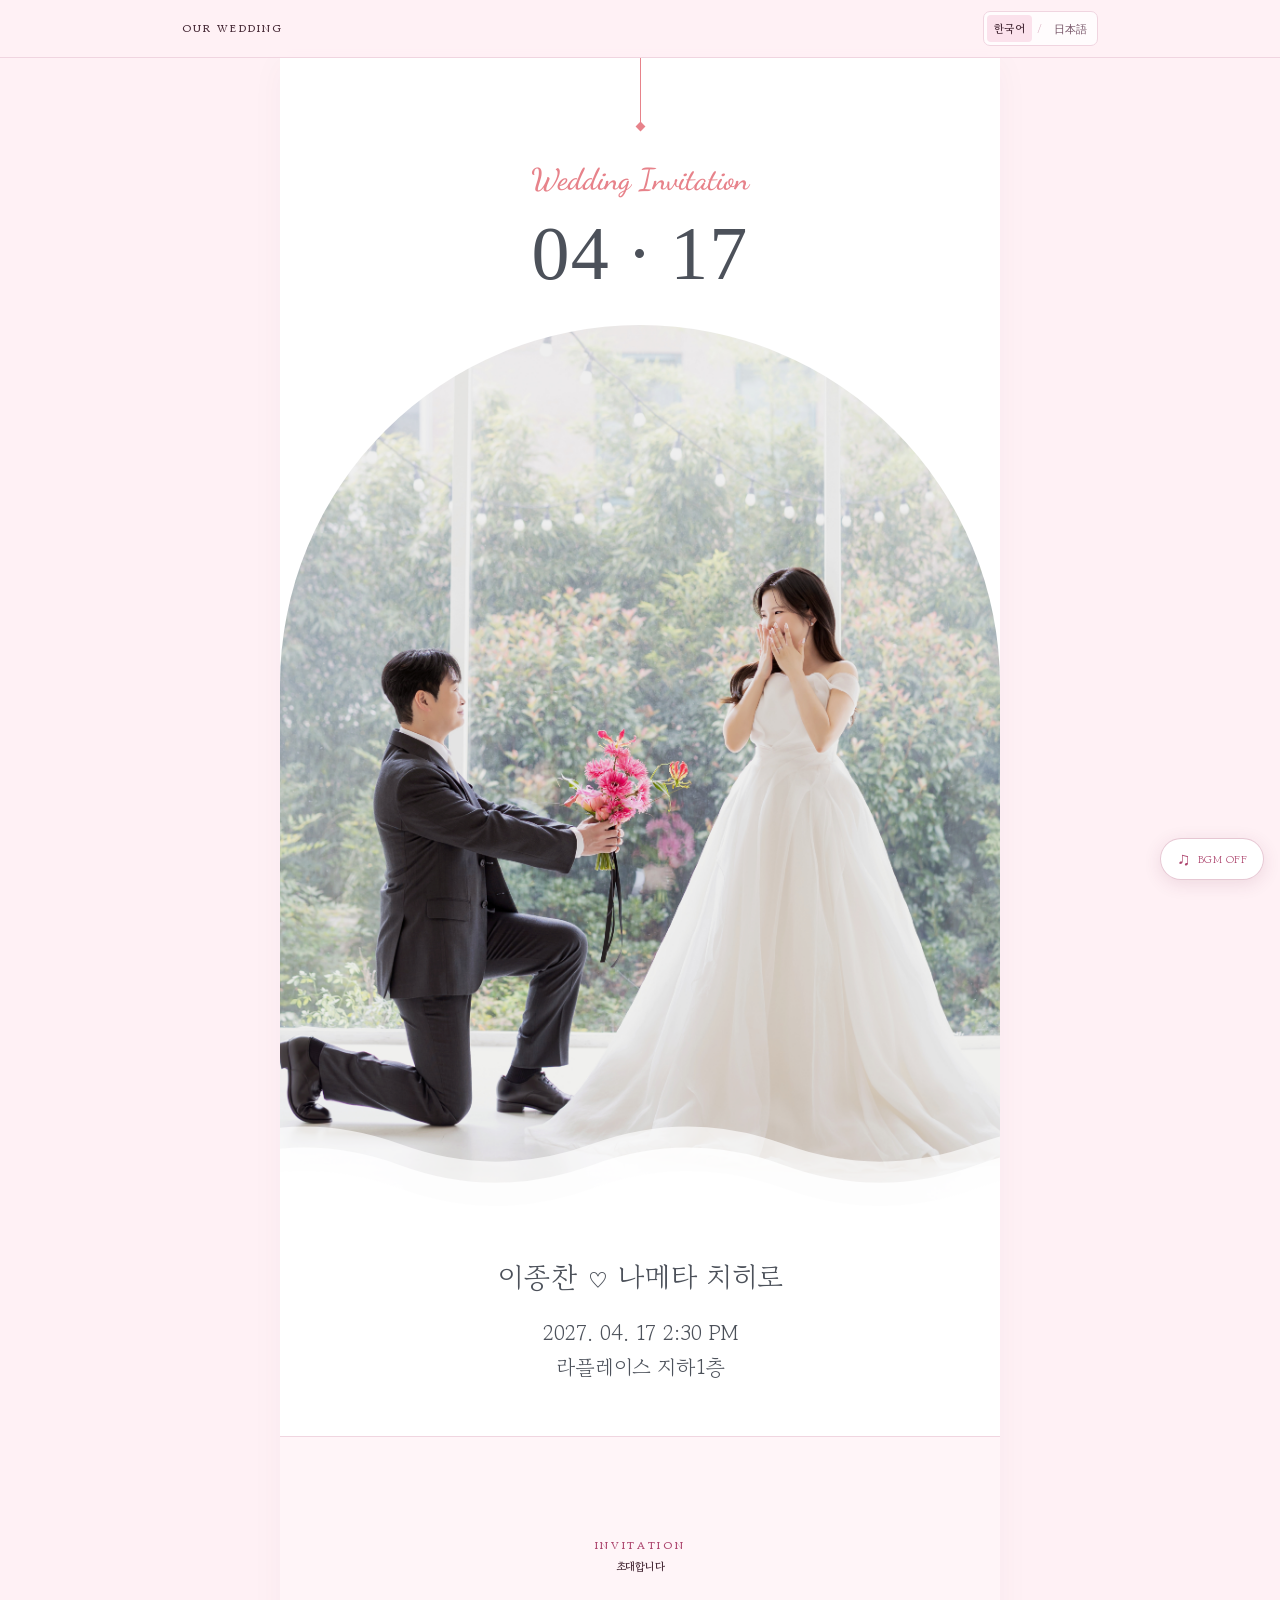
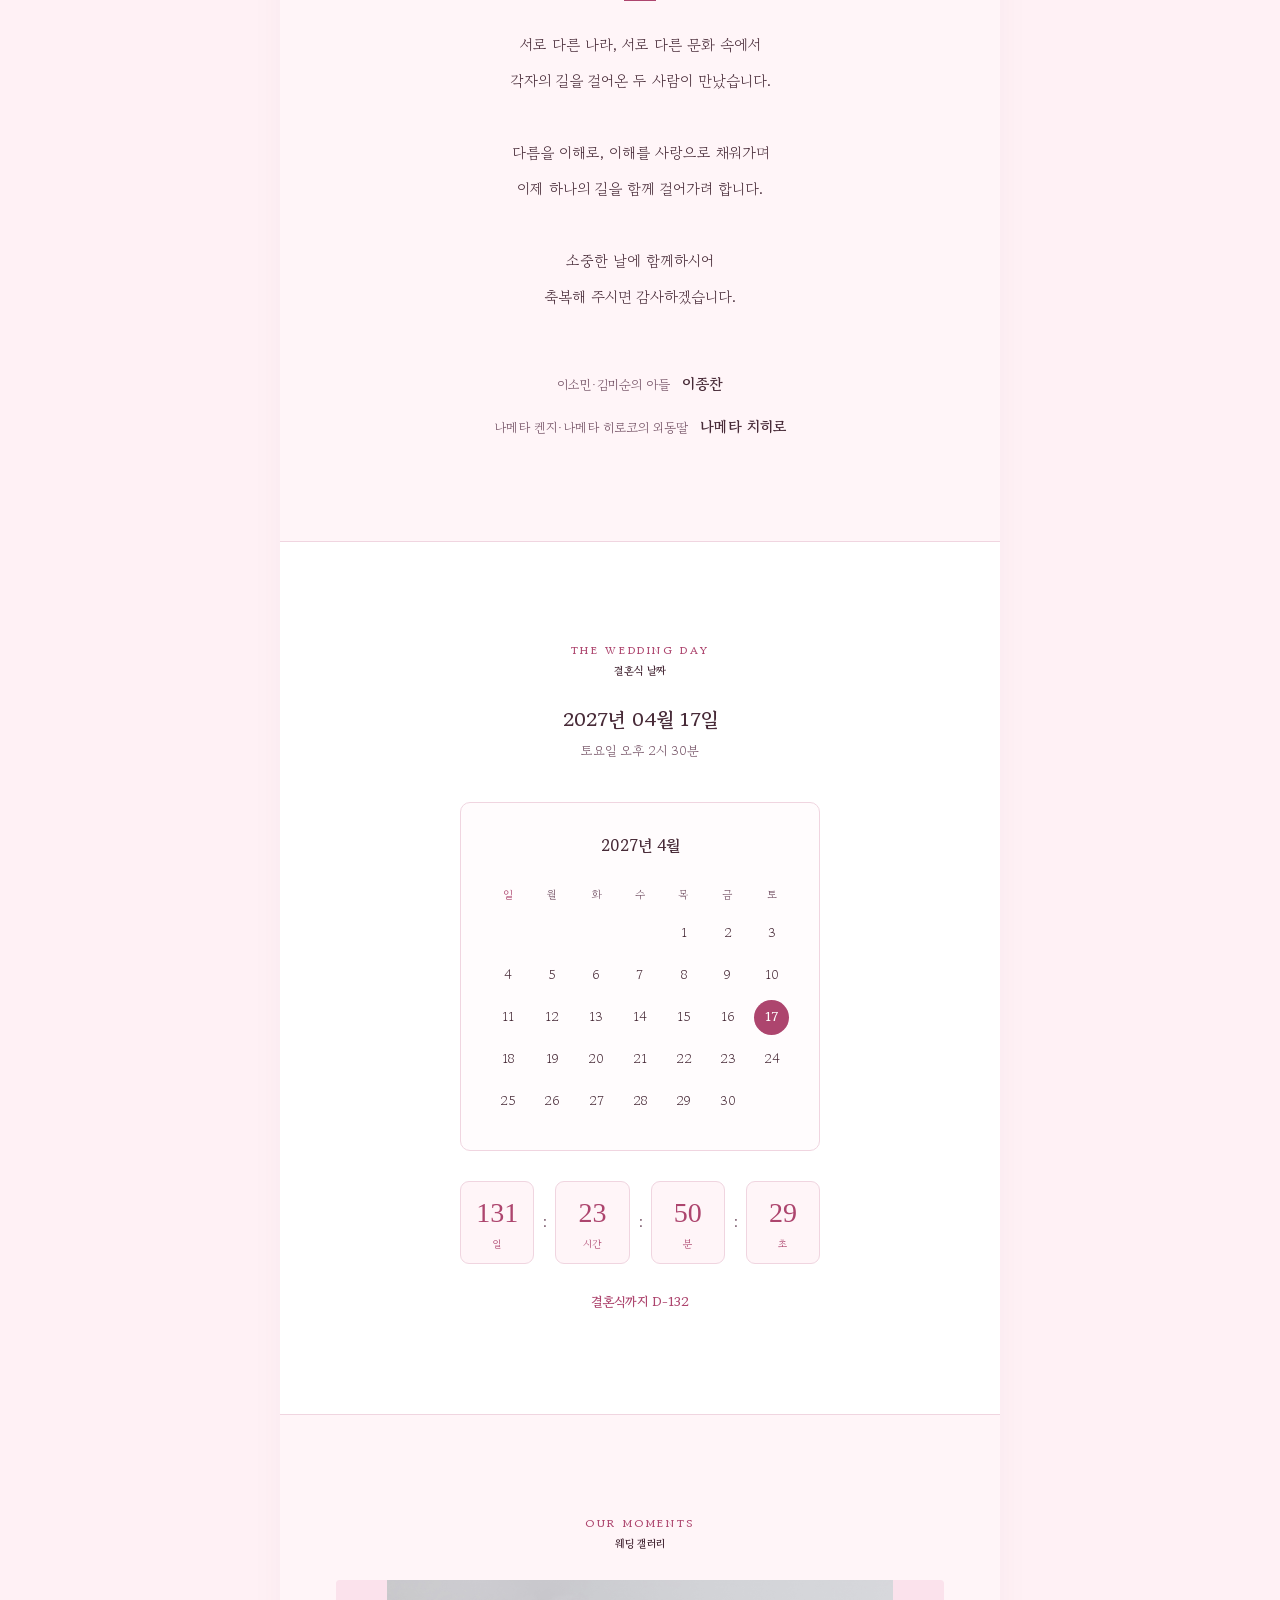
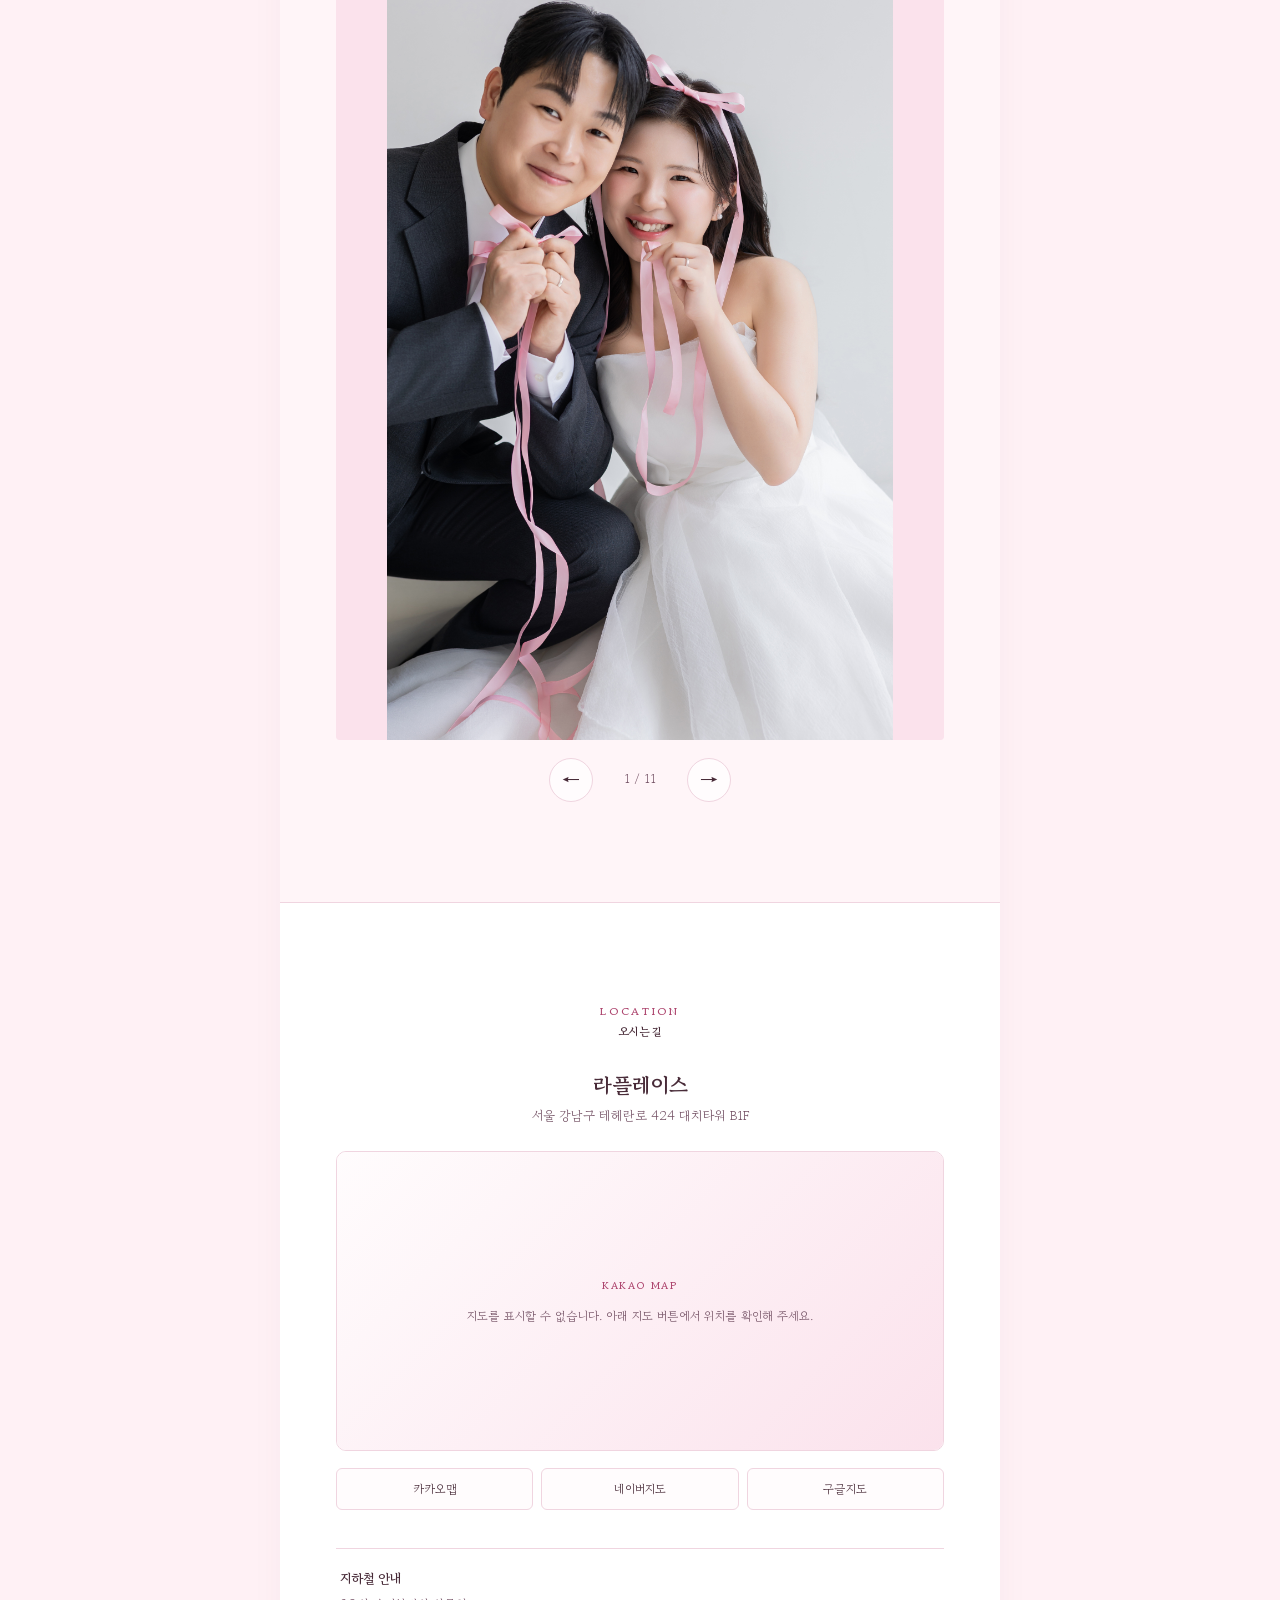
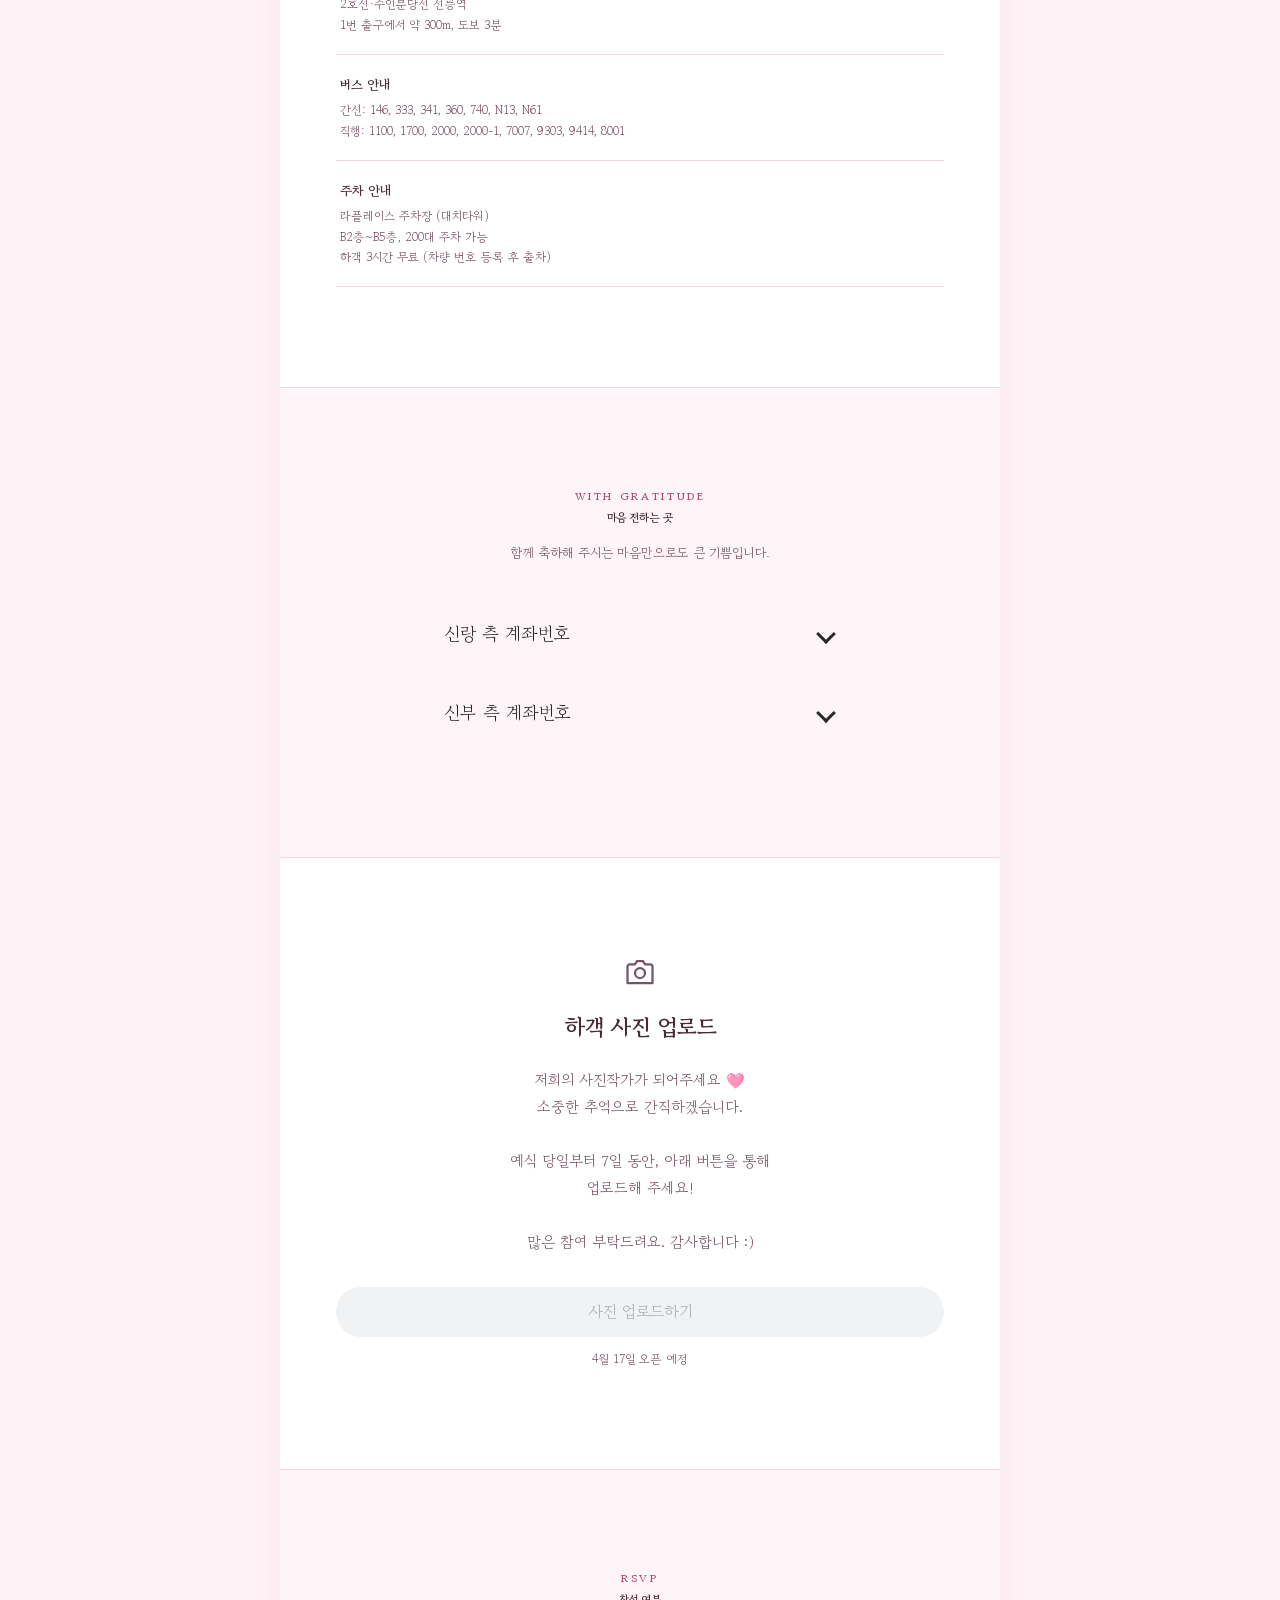
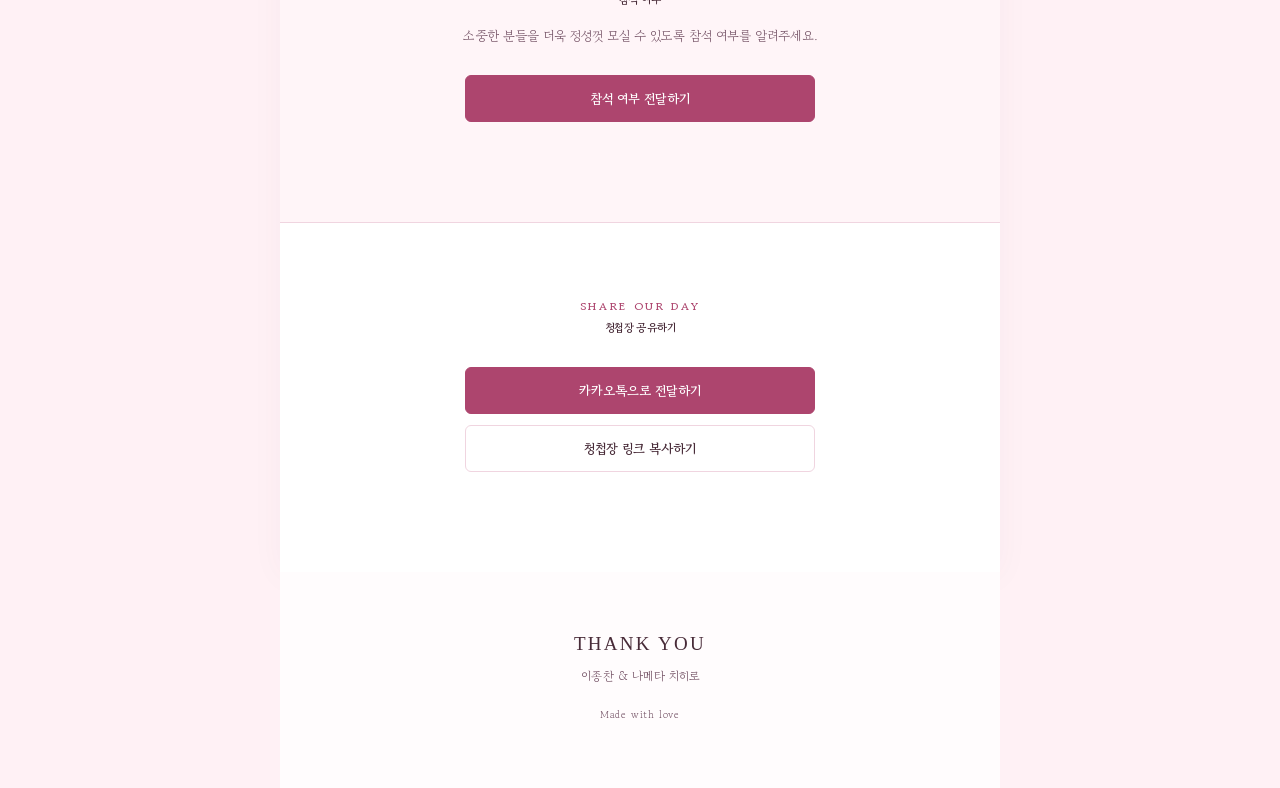
==== wedding-invitation/index.html @ 370c8672 "Pass photo upload language and localize Apps Script uploader" ====
<!doctype html>
<html lang="ko">
  <head>
    <meta charset="UTF-8" />
    <noscript><style>.invitation-intro { display: none !important; }</style></noscript>
    <meta name="viewport" content="width=device-width, initial-scale=1.0" />
    <meta name="theme-color" content="#fff1f5" />
    <meta name="description" content="소중한 분들을 결혼식에 초대합니다." />
    <title>우리의 결혼식에 초대합니다</title>
    <!-- GitHub Pages: jong-chan.github.io 저장소의 /wedding-invitation/ 경로 -->
    <link rel="canonical" href="https://jong-chan.github.io/wedding-invitation/" />
    <meta property="og:url" content="https://jong-chan.github.io/wedding-invitation/" />
    <meta property="og:type" content="website" />
    <meta property="og:title" content="이종찬 ♥ 나메타 치히로 | 2027년 4월 17일" />
    <meta property="og:description" content="2027년 4월 17일 토요일 14:30, 라플레이스" />
    <meta property="og:image" content="https://jong-chan.github.io/wedding-invitation/images/LSH_0001.jpg" />
    <link rel="preload" href="/wedding-invitation/fonts/DancingScript.ttf" as="font" type="font/ttf" crossorigin />
    <link rel="stylesheet" href="/wedding-invitation/styles.css?v=photo-drop-message-20261114" />
    <script src="/wedding-invitation/config.js?v=ja-english-address-20261114" defer></script>
    <script src="/wedding-invitation/app.js?v=photo-drop-language-20261114" defer></script>
  </head>
  <body>
    <div class="invitation-intro" aria-hidden="true">
      <div class="intro-message">
        <span class="intro-opening">We're getting</span>
        <span class="intro-married">married!</span>
      </div>
    </div>
    <a class="skip-link" href="#main" data-i18n="skip">본문으로 바로 가기</a>

    <header class="site-header">
      <div class="header-inner">
        <a class="site-brand" href="#top">OUR WEDDING</a>
        <div class="header-tools">
          <!-- 스크롤형 청첩장: 상단 메뉴 없이 언어 선택만 유지 -->
          <div class="language-switch" role="group" aria-label="언어 선택" data-i18n-aria="languageSelection">
            <button class="language-button is-active" id="langKo" type="button" data-lang="ko" aria-pressed="true">한국어</button>
            <span class="language-divider" aria-hidden="true">/</span>
            <button class="language-button" id="langJa" type="button" data-lang="ja" aria-pressed="false">日本語</button>
          </div>
        </div>
      </div>
    </header>

    <main id="main">
      <!-- 01. 메인 화면 -->
      <section id="top" class="hero" aria-labelledby="heroDate">
        <div class="hero-ornament" aria-hidden="true"></div>
        <p class="hero-eyebrow">Wedding Invitation</p>
        <h1 class="hero-date" id="heroDate">04 · 17</h1>
        <div class="hero-photo-frame">
          <div id="heroPhoto" class="hero-photo photo-placeholder" aria-label="메인 사진 영역" data-i18n-aria="mainPhotoAria">
            <span class="placeholder-kicker">MAIN PHOTO</span>
            <span class="placeholder-caption" data-i18n="mainPhotoCaption">메인 사진을 넣을 자리</span>
          </div>
          <svg class="hero-waves" viewBox="0 0 600 100" preserveAspectRatio="none" aria-hidden="true" focusable="false">
            <path class="hero-wave hero-wave-back" d="M-60 30 Q20 0 100 30 T260 30 T420 30 T580 30 T740 30 V110 H-60Z" />
            <path class="hero-wave hero-wave-middle" d="M-60 48 Q20 18 100 48 T260 48 T420 48 T580 48 T740 48 V110 H-60Z" />
            <path class="hero-wave hero-wave-front" d="M-60 68 Q20 38 100 68 T260 68 T420 68 T580 68 T740 68 V110 H-60Z" />
          </svg>
        </div>
        <div class="hero-details">
          <p class="hero-couple"><span id="heroGroomName">이종찬</span><span class="hero-heart" aria-hidden="true">♡</span><span id="heroBrideName">나메타 치히로</span></p>
          <p class="hero-datetime" id="heroDateTime">2027. 04. 17 2:30 PM</p>
          <p class="hero-venue" id="heroVenue">라플레이스 지하1층</p>
        </div>
      </section>

      <!-- 02. 초대 문구와 신랑·신부 소개 -->
      <section id="invitation" class="section invitation" aria-labelledby="invitationHeading">
        <p class="section-overline">INVITATION</p>
        <h2 id="invitationHeading" class="section-title" data-i18n="invitationHeading">초대합니다</h2>
        <div class="small-rule" aria-hidden="true"></div>
        <p class="invitation-text" id="invitationText"></p>
        <div id="couple" class="invitation-family" role="group" aria-label="신랑·신부와 부모님" data-i18n-aria="familyAria">
          <p class="family-person">
            <span id="groomIntro" class="family-intro"></span>
            <strong id="groomName" class="family-name">이종찬</strong>
          </p>
          <p class="family-person">
            <span id="brideIntro" class="family-intro"></span>
            <strong id="brideName" class="family-name">나메타 치히로</strong>
          </p>
        </div>
      </section>

      <!-- 04. 결혼식 날짜 -->
      <section id="schedule" class="section schedule" aria-labelledby="scheduleHeading">
        <p class="section-overline">THE WEDDING DAY</p>
        <h2 id="scheduleHeading" class="section-title" data-i18n="scheduleHeading">결혼식 날짜</h2>
        <p class="schedule-date" id="scheduleDate"></p>
        <p class="schedule-detail" id="scheduleDetail"></p>
        <div class="calendar" aria-label="결혼식 달력" data-i18n-aria="calendarAria">
          <p class="calendar-month" id="calendarMonth"></p>
          <div class="calendar-weekdays" aria-hidden="true">
            <span data-i18n="weekday0">일</span><span data-i18n="weekday1">월</span><span data-i18n="weekday2">화</span><span data-i18n="weekday3">수</span><span data-i18n="weekday4">목</span><span data-i18n="weekday5">금</span><span data-i18n="weekday6">토</span>
          </div>
          <div id="calendarDays" class="calendar-days"></div>
        </div>
        <div id="weddingCountdown" class="wedding-countdown" role="group" aria-label="예식까지 남은 시간" data-i18n-aria="countdownAria">
          <div class="countdown-unit"><span id="countdownDays" class="countdown-value">00</span><span class="countdown-label" data-i18n="countdownDays">일</span></div>
          <span class="countdown-separator" aria-hidden="true">:</span>
          <div class="countdown-unit"><span id="countdownHours" class="countdown-value">00</span><span class="countdown-label" data-i18n="countdownHours">시간</span></div>
          <span class="countdown-separator" aria-hidden="true">:</span>
          <div class="countdown-unit"><span id="countdownMinutes" class="countdown-value">00</span><span class="countdown-label" data-i18n="countdownMinutes">분</span></div>
          <span class="countdown-separator" aria-hidden="true">:</span>
          <div class="countdown-unit"><span id="countdownSeconds" class="countdown-value">00</span><span class="countdown-label" data-i18n="countdownSeconds">초</span></div>
        </div>
        <p class="dday" id="dday"></p>
      </section>

      <!-- 05. 좌우 슬라이드 갤러리 -->
      <section id="gallery" class="section gallery" aria-labelledby="galleryHeading">
        <p class="section-overline">OUR MOMENTS</p>
        <h2 id="galleryHeading" class="section-title" data-i18n="galleryHeading">웨딩 갤러리</h2>
        <div id="galleryGrid" class="gallery-grid" tabindex="0" role="region" aria-label="웨딩 사진 슬라이드" data-i18n-aria="galleryAria"></div>
        <div class="gallery-controls">
          <button id="galleryPrev" class="gallery-arrow" type="button" aria-label="이전 사진" data-i18n-aria="prevPhotoAria">&#8592;</button>
          <span id="galleryPosition" class="gallery-position" aria-live="polite" aria-atomic="true">0 / 0</span>
          <button id="galleryNext" class="gallery-arrow" type="button" aria-label="다음 사진" data-i18n-aria="nextPhotoAria">&#8594;</button>
        </div>
      </section>

      <!-- 06. 오시는 길 -->
      <section id="directions" class="section directions" aria-labelledby="directionsHeading">
        <p class="section-overline">LOCATION</p>
        <h2 id="directionsHeading" class="section-title" data-i18n="directionsHeading">오시는 길</h2>
        <h3 class="venue-name" id="venueName"></h3>
        <p class="venue-address" id="venueAddress"></p>
        <div id="venueMap" class="venue-map" aria-label="예식장 지도" data-i18n-aria="mapAria"></div>
        <div id="mapLinks" class="map-actions" aria-label="지도 앱에서 보기" data-i18n-aria="mapLinksAria"></div>
        <div class="transport-list">
          <div class="transport-item">
            <h3 data-i18n="transitTitle">지하철 안내</h3>
            <p id="transitInfo"></p>
          </div>
          <div class="transport-item">
            <h3 data-i18n="busTitle">버스 안내</h3>
            <p id="busInfo"></p>
          </div>
          <div class="transport-item">
            <h3 data-i18n="parkingTitle">주차 안내</h3>
            <p id="parkingInfo"></p>
          </div>
        </div>
      </section>

      <!-- 07. 마음 전하는 곳 -->
      <section id="accounts" class="section accounts" aria-labelledby="accountsHeading">
        <p class="section-overline">WITH GRATITUDE</p>
        <h2 id="accountsHeading" class="section-title" data-i18n="accountsHeading">마음 전하는 곳</h2>
        <p class="section-description" data-i18n="accountsDescription">함께 축하해 주시는 마음만으로도 큰 기쁨입니다.</p>
        <div id="accountGroups" class="account-groups"></div>
      </section>

      <section id="photoDrop" class="section photo-drop" aria-labelledby="photoDropHeading">
        <svg class="photo-drop-camera" viewBox="0 0 24 24" aria-hidden="true" focusable="false"><path d="M8 5 9.5 2.5h5L16 5h4a2 2 0 0 1 2 2v13H2V7a2 2 0 0 1 2-2Z"/><circle cx="12" cy="12" r="4"/></svg>
        <h2 id="photoDropHeading" class="photo-drop-heading" data-i18n="photoDropHeading">하객 사진 업로드</h2>
        <p class="photo-drop-message" data-i18n="photoDropInvitation">저희의 사진작가가 되어주세요 🩷
소중한 추억으로 간직하겠습니다.

예식 당일부터 7일 동안, 아래 버튼을 통해
업로드해 주세요!

많은 참여 부탁드려요. 감사합니다 :)</p>
        <a id="photoDropUpload" class="photo-drop-upload" role="link" aria-disabled="true" aria-describedby="photoDropStatus" target="_blank" rel="noopener noreferrer" data-i18n="photoDropUpload">사진 업로드하기</a>
        <p id="photoDropStatus" class="photo-drop-status" role="status">4월 17일 오픈 예정</p>
      </section>

      <!-- 08. 참석 여부 안내 및 전달 -->
      <section id="rsvp" class="section rsvp" aria-labelledby="rsvpHeading">
        <p class="section-overline">RSVP</p>
        <h2 id="rsvpHeading" class="section-title" data-i18n="rsvpHeading">참석 여부</h2>
        <p class="section-description rsvp-description" data-i18n="rsvpDescription">소중한 분들을 더욱 정성껏 모실 수 있도록 참석 여부를 알려주세요.</p>
        <button type="button" class="action-button rsvp-open" id="openRsvp" data-i18n="rsvpOpen">참석 여부 전달하기</button>
      </section>

      <!-- 09. 공유하기 -->
      <section id="sharing" class="section sharing" aria-label="청첩장 공유" data-i18n-aria="shareHeading">
        <p class="section-overline">SHARE OUR DAY</p>
        <h2 class="section-title" data-i18n="shareHeading">청첩장 공유하기</h2>
        <div class="share-actions">
          <button type="button" class="action-button messenger-share" id="shareMessenger" data-i18n="shareMessenger">카카오톡으로 전달하기</button>
          <button type="button" class="action-button secondary-button" id="copyInvitationLink" data-i18n="copyInvitationLink">청첩장 링크 복사하기</button>
        </div>
      </section>
    </main>

    <footer class="site-footer">
      <p class="footer-main">THANK YOU</p>
      <p id="footerNames"></p>
      <p class="footer-credit">Made with love</p>
    </footer>

    <!-- 사진 등록 후 클릭하면 열리는 확대 보기 -->
    <dialog id="photoDialog" class="photo-dialog" aria-label="웨딩 사진 크게 보기" data-i18n-aria="photoDialogAria">
      <div class="dialog-toolbar">
        <span id="photoCount"></span>
        <button type="button" id="closeDialog" class="dialog-close" aria-label="사진 닫기" data-i18n-aria="closePhoto">✕</button>
      </div>
      <div class="dialog-image-wrap"><img id="dialogImage" alt="확대된 웨딩 사진" /></div>
      <div class="dialog-nav">
        <button type="button" id="prevPhoto" aria-label="이전 사진" data-i18n="prevPhoto" data-i18n-aria="prevPhotoAria">← 이전</button>
        <button type="button" id="nextPhoto" aria-label="다음 사진" data-i18n="nextPhoto" data-i18n-aria="nextPhotoAria">다음 →</button>
      </div>
    </dialog>
    <!-- 응답은 브라우저에 저장되지 않습니다. 접수 링크 연결 전에는 복사/공유로 전달합니다. -->
    <dialog id="rsvpDialog" class="rsvp-dialog" aria-labelledby="rsvpDialogHeading">
      <div class="rsvp-dialog-header">
        <h2 id="rsvpDialogHeading" data-i18n="rsvpDialogHeading">참석 여부 전달</h2>
        <button type="button" id="closeRsvp" class="rsvp-close" aria-label="닫기" data-i18n-aria="closeRsvp">✕</button>
      </div>
      <form id="rsvpForm" class="rsvp-form">
        <label for="rsvpName" data-i18n="rsvpName">성함</label>
        <input id="rsvpName" name="name" autocomplete="name" maxlength="60" required data-i18n-placeholder="rsvpNamePlaceholder" placeholder="성함을 입력해 주세요" />
        <label for="rsvpSide" data-i18n="rsvpSide">어느 쪽 하객이신가요?</label>
        <select id="rsvpSide" name="side" required>
          <option value="" data-i18n="rsvpSideSelect">선택해 주세요</option>
          <option value="groom" data-i18n="groomSide">신랑 측</option>
          <option value="bride" data-i18n="brideSide">신부 측</option>
        </select>
        <label for="rsvpAttendance" data-i18n="rsvpAttendance">참석 여부</label>
        <select id="rsvpAttendance" name="attendance" required>
          <option value="" data-i18n="rsvpSideSelect">선택해 주세요</option>
          <option value="yes" data-i18n="rsvpYes">참석합니다</option>
          <option value="no" data-i18n="rsvpNo">참석이 어렵습니다</option>
        </select>
        <div id="rsvpGuestCountField" class="rsvp-count-field" hidden>
          <label for="rsvpGuestCount" data-i18n="rsvpGuestCount">참석 인원 (본인 포함)</label>
          <input id="rsvpGuestCount" name="guests" type="number" min="1" max="20" value="1" />
        </div>
        <label for="rsvpNote" data-i18n="rsvpNote">전하실 말씀 (선택)</label>
        <textarea id="rsvpNote" name="note" rows="3" maxlength="300" data-i18n-placeholder="rsvpNotePlaceholder" placeholder="메시지를 입력해 주세요"></textarea>
        <p class="rsvp-disclaimer" data-i18n="rsvpDisclaimer">현재 응답 자동 접수는 연결되지 않았습니다. 작성한 내용을 복사하거나 메시지로 직접 보내야 전달됩니다.</p>
        <button class="action-button" type="submit" id="makeRsvp" data-i18n="rsvpPrepare">응답 내용 만들기</button>
      </form>
      <div id="rsvpResult" class="rsvp-result" hidden>
        <label for="rsvpResultText" data-i18n="rsvpResultLabel">작성된 참석 응답</label>
        <textarea id="rsvpResultText" readonly rows="7"></textarea>
        <div class="rsvp-result-actions">
          <button type="button" class="action-button" id="copyRsvp" data-i18n="rsvpCopy">응답 내용 복사</button>
          <button type="button" class="action-button secondary-button" id="shareRsvp" data-i18n="rsvpShare">메시지로 보내기</button>
        </div>
        <p class="rsvp-disclaimer" data-i18n="rsvpAfterNotice">응답 내용을 신랑 또는 신부에게 보내야 접수됩니다.</p>
      </div>
    </dialog>
    <!-- 음악은 하객이 오른쪽 아래 버튼을 눌러 재생/정지합니다. -->
    <audio id="weddingBgm" preload="none" loop></audio>
    <button id="musicToggle" class="music-toggle" type="button" aria-pressed="false"
            aria-label="배경음악 재생" hidden>
      <span class="music-toggle-icon" aria-hidden="true">♫</span>
      <span id="musicButtonText">BGM OFF</span>
    </button>
    <div id="toast" class="toast" role="status" aria-live="polite"></div>
  </body>
</html>
---- wedding-invitation/styles.css ----
/*
 * 디자인 변경은 이 파일에서 진행하세요.
 * 색상, 폰트, 간격은 아래 :root 변수만 바꿔도 전체 분위기가 달라집니다.
 */
:root {
  --page-bg: #fff1f5;
  --surface: #fffcfd;
  --text: #482b38;
  --muted: #755366;
  --line: #f0d5e0;
  --accent: #ad456e;
  --soft: #fbe2ec;
  --section-bg: #fff5f8;
  --content-width: 720px;
  --section-heading-size: 11px;
  --radius: 10px;
  --font: "Gowun Batang", "AppleMyungjo", "Batang", serif;
}

* { box-sizing: border-box; }
html { scroll-behavior: smooth; scroll-padding-top: 78px; }
body { margin: 0; background: var(--page-bg); color: var(--text); font-family: var(--font); line-height: 1.7; -webkit-font-smoothing: antialiased; }
a { color: inherit; text-decoration: none; }
button { font: inherit; }
button, a { -webkit-tap-highlight-color: transparent; }
button:focus-visible, a:focus-visible, summary:focus-visible { outline: 2px solid var(--accent); outline-offset: 4px; }
.skip-link { position: absolute; z-index: 100; left: 14px; top: -80px; background: var(--surface); padding: 10px 16px; }
.skip-link:focus { top: 14px; }

@font-face { font-family: "Gowun Batang"; src: url("fonts/GowunBatang-Regular.woff") format("woff"); font-weight: 400; font-style: normal; font-display: swap; }
@font-face { font-family: "Gowun Batang"; src: url("fonts/GowunBatang-Bold.woff") format("woff"); font-weight: 700; font-style: normal; font-display: swap; }
@font-face { font-family: "Shippori Mincho"; src: url("fonts/ShipporiMincho-Regular.woff") format("woff"); font-weight: 400; font-style: normal; font-display: swap; }
@font-face { font-family: "Shippori Mincho"; src: url("fonts/ShipporiMincho-SemiBold.woff") format("woff"); font-weight: 600; font-style: normal; font-display: swap; }
@font-face { font-family: "Dancing Script"; src: url("fonts/DancingScript.ttf") format("truetype"); font-weight: 400 700; font-style: normal; font-display: swap; }
/* 이미지나 스크립트 로딩과 무관하게 끝나는 첫 화면 인트로 */
.invitation-intro { position: fixed; z-index: 200; inset: 0; display: grid; place-items: center; background: #fff5f8; animation: introLeave .65s ease-in-out 5.5s forwards; }
.intro-message { text-align: center; color: #e7828a; padding: 24px; font: 600 clamp(44px, 8.8vw, 76px)/1.4 "Dancing Script", cursive; }
.intro-message > span { display: block; width: max-content; max-width: 100%; margin-inline: auto; padding-inline: .12em; clip-path: inset(0 100% 0 0); }
.invitation-intro.is-typing { animation: none; }
.invitation-intro.is-typing .intro-message > span { clip-path: inset(0 100% 0 0); }
.invitation-intro.is-leaving { animation: introLeave .65s ease-in-out forwards; }
.intro-opening { white-space: nowrap; }
.intro-married { margin-top: 3px; }
@keyframes introAppear { from { opacity: 0; transform: translateY(10px); } to { opacity: 1; transform: translateY(0); } }
@keyframes introLeave { from { opacity: 1; visibility: visible; } to { opacity: 0; visibility: hidden; pointer-events: none; } }
/* 키보드로 탐색을 시작하면 기다리지 않고 바로 본문을 사용합니다. */
body:has(:focus-visible) .invitation-intro { display: none; }

.site-header { position: sticky; top: 0; z-index: 15; background: rgba(255,241,245,.94); border-bottom: 1px solid var(--line); backdrop-filter: blur(10px); }
.header-inner { max-width: 960px; margin: 0 auto; padding: 11px 22px; display: flex; align-items: center; gap: 26px; justify-content: space-between; }
.site-brand { font-size: 11px; font-weight: 750; letter-spacing: .19em; white-space: nowrap; }
/* 메뉴를 제거한 상단 바: 로고와 한국어/일본어 전환만 유지 */
.header-tools { display: flex; align-items: center; gap: 16px; min-width: 0; }
.language-switch { display: inline-flex; align-items: center; flex-shrink: 0; gap: 5px; padding: 3px; border: 1px solid var(--line); border-radius: 7px; background: var(--surface); white-space: nowrap; }
.language-button { border: 0; border-radius: 4px; background: transparent; color: var(--muted); cursor: pointer; font-size: 11px; line-height: 1.5; padding: 5px 7px; white-space: nowrap; }
.language-button.is-active { color: var(--text); font-weight: 700; background: var(--soft); }
.language-divider { color: #d5a5b8; font-size: 10px; user-select: none; }
html[lang="ja"] { --font: "Shippori Mincho", "Yu Mincho", "Hiragino Mincho ProN", serif; }


main { max-width: var(--content-width); margin: 0 auto; background: var(--surface); box-shadow: 0 4px 32px rgba(112,42,72,.04); }
.section { padding: 100px 56px; text-align: center; border-top: 1px solid var(--line); }
/* 숨긴 섹션은 순서에서 제외해 각 언어에서 보이는 구역끼리 번갈아 표시합니다. */
main > section { background: #fff; }
main > section:nth-child(even of section:not([hidden])) { background: var(--section-bg); }
.section-overline { margin: 0 0 4px; font-size: var(--section-heading-size); line-height: 1.5; font-weight: 650; letter-spacing: .24em; color: var(--accent); }
.section-title { margin: 0; font-size: var(--section-heading-size); line-height: 1.5; letter-spacing: -.025em; font-weight: 580; }
.section-description { margin: 17px 0 34px; font-size: 13px; color: var(--muted); }
.small-rule { width: 32px; height: 1px; background: var(--accent); margin: 26px auto; }

.hero { padding: 0 0 52px; text-align: center; }
.hero-ornament { position: relative; width: 1px; height: 72px; margin: 0 auto 28px; background: #e7828a; }
.hero-ornament::after { content: ""; position: absolute; left: -3px; bottom: 0; width: 7px; height: 7px; background: #e7828a; transform: rotate(45deg); }
.hero-eyebrow { margin: 0; font: 600 clamp(24px, 4vw, 30px)/1.4 "Dancing Script", cursive; color: #e7828a; }
.hero-date { margin: 10px 0 28px; font: 400 clamp(52px, 10vw, 76px)/1.15 Georgia, serif; letter-spacing: .015em; color: #4c515a; }
.hero-photo-frame { position: relative; isolation: isolate; }
/* 사진의 세로 비율을 유지하고 윗부분을 반원 아치로 표시합니다. */
.hero-photo { position: relative; overflow: hidden; width: 100%; aspect-ratio: 4 / 5; border-radius: 50% 50% 0 0 / 40% 40% 0 0; }
.hero-image { width: 100%; height: 100%; object-fit: cover; object-position: center bottom; transform: translateX(1.5%) scale(1.12); transform-origin: center bottom; display: block; }
.hero-waves { position: absolute; z-index: 1; left: 0; bottom: -1px; width: 100%; height: 13%; pointer-events: none; overflow: hidden; }
.hero-wave { animation: waveDrift 12s ease-in-out infinite alternate; }
.hero-wave-back { fill: #fff; fill-opacity: .65; }
.hero-wave-middle { fill: #fff; fill-opacity: .85; animation-delay: -4s; animation-direction: alternate-reverse; }
.hero-wave-front { fill: #fff; animation-delay: -8s; }
@keyframes waveDrift { from { transform: translateX(-30px); } to { transform: translateX(30px); } }

.photo-placeholder { background: linear-gradient(135deg, var(--section-bg), var(--soft)); border: 1px solid var(--line); color: var(--muted); display: flex; align-items: center; justify-content: center; flex-direction: column; gap: 6px; }
.placeholder-kicker { font-size: 14px; letter-spacing: .2em; }
.placeholder-caption { font-size: 12px; }
.hero-details { padding: 28px 20px 0; color: #4c515a; }
.hero-couple { display: flex; justify-content: center; align-items: baseline; flex-wrap: wrap; gap: 10px; margin: 0 0 18px; font-size: clamp(20px, 5.5vw, 29px); line-height: 1.6; }
.hero-couple > span { white-space: nowrap; }
.hero-heart { font-size: .75em; }
.hero-datetime, .hero-venue { margin: 0; font-size: clamp(16px, 4.4vw, 21px); line-height: 1.6; }
html[lang="ja"] .hero-couple { font-size: clamp(16px, 4.2vw, 24px); gap: 8px; }

.invitation-text { margin: 0 auto; white-space: pre-line; font-size: 15px; line-height: 2.4; word-break: keep-all; }
html[lang="ja"] .invitation-text { word-break: normal; line-break: strict; text-wrap: balance; }
.invitation-family { display: grid; gap: 16px; max-width: 460px; margin: 56px auto 0; scroll-margin-top: 80px; }
.family-person { display: flex; flex-wrap: wrap; justify-content: center; align-items: baseline; column-gap: 12px; row-gap: 3px; margin: 0; }
.family-intro { color: var(--muted); font-size: 13px; line-height: 1.9; word-break: keep-all; overflow-wrap: anywhere; }
.family-name { color: var(--text); font-size: 15px; font-weight: 600; white-space: nowrap; }

.schedule-date { margin: 24px 0 3px; font-size: 20px; font-weight: 600; }
.schedule-detail { margin: 0; font-size: 13px; color: var(--muted); }
.calendar { max-width: 360px; margin: 40px auto 0; border: 1px solid var(--line); background: var(--surface); padding: 29px 27px 31px; border-radius: var(--radius); }
.calendar-month { margin: 0 0 26px; font-size: 16px; font-weight: 630; }
.calendar-weekdays, .calendar-days { display: grid; grid-template-columns: repeat(7, minmax(0, 1fr)); gap: 7px 3px; }
.calendar-weekdays { font-size: 11px; color: var(--muted); margin-bottom: 12px; }
.calendar-weekdays span:first-child { color: var(--accent); }
.calendar-days { font-size: 13px; }
.calendar-day, .calendar-blank { display: grid; place-items: center; width: 100%; max-width: 35px; height: 35px; margin: auto; }
.calendar-day.is-wedding { border-radius: 50%; background: var(--accent); color: white; font-weight: 700; }
.wedding-countdown { display: grid; grid-template-columns: minmax(0, 1fr) auto minmax(0, 1fr) auto minmax(0, 1fr) auto minmax(0, 1fr); align-items: center; gap: 8px; max-width: 360px; margin: 30px auto 0; }
.wedding-countdown[hidden] { display: none; }
.countdown-unit { min-width: 0; padding: 14px 4px 11px; background: var(--section-bg); border: 1px solid var(--line); border-radius: 9px; color: var(--accent); }
.countdown-value { display: block; font: clamp(24px, 7vw, 28px)/1.2 Georgia, serif; font-variant-numeric: tabular-nums; }
.countdown-label { display: block; margin-top: 6px; font-size: 10px; }
.countdown-separator { color: var(--muted); font-size: 16px; }
.dday { margin: 27px 0 0; color: var(--accent); font-weight: 650; font-size: 13px; }

.gallery-grid { margin-top: 28px; position: relative; display: flex; gap: 12px; overflow-x: auto; scroll-snap-type: x mandatory; scrollbar-width: none; border-radius: 3px; }
.gallery-grid::-webkit-scrollbar { display: none; }
.gallery-tile { position: relative; flex: 0 0 100%; min-width: 0; aspect-ratio: 4 / 5; overflow: hidden; border-radius: 3px; scroll-snap-align: start; scroll-snap-stop: always; background: var(--soft); }
.gallery-placeholder-label { letter-spacing: .08em; font-size: 12px; }
.gallery-placeholder-caption { font-size: 10px; }
.gallery-button { border: 0; padding: 0; background: none; display: block; width: 100%; height: 100%; cursor: zoom-in; }
.gallery-image { display: block; width: 100%; height: 100%; object-fit: contain; }
.gallery-controls { display: flex; align-items: center; justify-content: center; gap: 22px; margin-top: 18px; }
.gallery-arrow { display: grid; place-items: center; width: 44px; height: 44px; border: 1px solid var(--line); border-radius: 50%; color: var(--text); background: var(--surface); cursor: pointer; font-size: 20px; }
.gallery-arrow:disabled { opacity: .35; cursor: default; }
.gallery-position { min-width: 50px; font-size: 12px; color: var(--muted); font-variant-numeric: tabular-nums; }
.gallery-empty { width: 100%; padding: 40px 16px; color: var(--muted); font-size: 13px; }

.venue-name { font-size: 21px; font-weight: 650; margin: 28px 0 2px; }
.venue-address { color: var(--muted); font-size: 13px; margin: 0 0 24px; }
.venue-map { width: 100%; height: 300px; overflow: hidden; border: 1px solid var(--line); border-radius: var(--radius); background: var(--soft); }
.venue-map-frame, .venue-map-canvas { display: block; width: 100%; height: 100%; border: 0; }
.venue-map-card { height: 100%; background: linear-gradient(135deg, var(--surface), var(--soft)); display: grid; place-items: center; align-content: center; gap: 12px; color: var(--muted); font-size: 12px; padding: 28px 20px; word-break: keep-all; }
.map-brand { color: var(--accent); font-size: 10px; font-weight: 750; letter-spacing: .18em; }
.map-status { margin: 0; }
.map-actions { display: grid; grid-template-columns: repeat(3, minmax(0, 1fr)); gap: 8px; margin: 17px 0 38px; }
.outline-button { display: inline-flex; align-items: center; justify-content: center; min-height: 42px; border: 1px solid var(--line); background: var(--surface); padding: 7px 8px; color: var(--text); font-size: 12px; border-radius: 6px; cursor: pointer; text-align: center; }
.outline-button:hover { border-color: var(--accent); }
.map-app-button { min-width: 0; overflow-wrap: anywhere; }
.map-hint { margin: 0; font-size: 11px; color: var(--muted); }
.transport-list { text-align: left; border-top: 1px solid var(--line); }
.transport-item { padding: 19px 4px; border-bottom: 1px solid var(--line); }
.transport-item h3 { margin: 0 0 4px; font-size: 13px; font-weight: 650; }
.transport-item p { margin: 0; color: var(--muted); font-size: 12px; white-space: pre-line; overflow-wrap: anywhere; }

.account-groups { margin: 35px auto 0; max-width: 440px; text-align: left; }
.account-details { border: 0; border-radius: 10px; overflow: hidden; margin-bottom: 10px; color: #29292d; }
.account-summary { list-style: none; cursor: pointer; font: 400 18px/1.5 var(--font); padding: 21px 24px; display: flex; justify-content: space-between; align-items: center; gap: 16px; background: transparent; }
.account-summary::-webkit-details-marker { display: none; }
.account-summary::after { content: ""; width: 11px; height: 11px; flex-shrink: 0; border-right: 3px solid currentColor; border-bottom: 3px solid currentColor; transform: rotate(45deg); margin-right: 3px; }
.account-details[open] .account-summary::after { transform: translateY(5px) rotate(225deg); }
.account-content { border-top: 1px solid #e3e5e8; padding: 23px 20px 20px; text-align: center; background: #f7f8fa; }
.account-holder { margin: 0 0 7px; font: 400 20px/1.5 var(--font); }
.account-number { margin: 0 0 22px; font-weight: 400; font-size: 17px; letter-spacing: .01em; overflow-wrap: anywhere; }
.copy-button { width: 100%; min-height: 46px; gap: 8px; border: 0; border-radius: 8px; background: #d98085; color: #fff; font-size: 17px; font-weight: 650; }
.copy-button:hover { background: #cb6c75; }
.copy-icon { width: 21px; height: 21px; fill: none; stroke: currentColor; stroke-width: 1.8; stroke-linecap: round; stroke-linejoin: round; flex-shrink: 0; }
.account-empty { font-size: 12px; color: var(--muted); margin: 0; }

.site-footer { max-width: var(--content-width); margin: 0 auto; padding: 56px 22px 62px; text-align: center; background: var(--surface); }
.footer-main { margin: 0 0 5px; font-family: Georgia, serif; font-size: 19px; letter-spacing: .12em; }
.site-footer p:not(.footer-main) { margin: 3px 0; font-size: 12px; color: var(--muted); }
.site-footer .footer-credit { margin-top: 20px !important; font-size: 10px !important; letter-spacing: .08em; }

.dialog-open { overflow: hidden; }
.photo-dialog { border: none; padding: 0; width: min(90vw, 850px); max-height: 92vh; background: #2c1923; color: #fff; border-radius: 8px; }
.photo-dialog::backdrop { background: rgba(35,15,26,.84); }
.dialog-toolbar { display: flex; justify-content: space-between; align-items: center; padding: 11px 16px; font-size: 12px; }
.dialog-close { border: 0; color: #fff; background: none; cursor: pointer; font-size: 18px; }
.dialog-image-wrap { display: flex; align-items: center; justify-content: center; min-height: 180px; max-height: 73vh; }
.dialog-image-wrap img { display: block; max-width: 100%; max-height: 73vh; object-fit: contain; }
.dialog-nav { display: flex; gap: 10px; justify-content: center; padding: 13px; }
.dialog-nav button { border: 1px solid #936379; color: #fff; background: transparent; padding: 5px 22px; cursor: pointer; border-radius: 5px; font-size: 12px; }
.dialog-nav button:disabled { opacity: .4; cursor: default; }
.toast { position: fixed; z-index: 70; left: 50%; bottom: 28px; transform: translate(-50%, 8px); opacity: 0; pointer-events: none; transition: .2s; background: #593044; color: white; padding: 10px 20px; border-radius: 8px; font-size: 12px; max-width: 85vw; text-align: center; }
.toast.show { opacity: 1; transform: translate(-50%, 0); }

@media (max-width: 740px) {
  .header-inner { display: flex; justify-content: space-between; align-items: center; gap: 12px; padding: 10px 16px; }
  .site-brand { display: inline-block; width: auto; padding: 0; }
  .header-tools { width: auto; flex-shrink: 0; }
  .language-switch { margin-left: auto; }
  main { box-shadow: none; }
  .section { padding: 80px 28px; }
}
@media (max-width: 430px) {
  .section { padding: 72px 24px; }
  .invitation-text { font-size: 14px; }
  .gallery-placeholder-label { font-size: 10px; }
  .gallery-placeholder-caption { font-size: 9px; }
  .calendar { padding: 26px 16px; }
}
@media (prefers-reduced-motion: reduce) {
  .invitation-intro { display: none; }
  .hero-wave { animation: none; }
  html { scroll-behavior: auto; }
  *, *::before, *::after { transition-duration: .01ms !important; }
}

/* RSVP & sharing — 기존 청첩장과 동일한 간결한 톤 */
.photo-drop-camera { display: block; width: 30px; height: 30px; margin: 0 auto 20px; fill: none; stroke: var(--muted); stroke-width: 1.8; stroke-linejoin: round; }
.photo-drop-heading { margin: 0 0 20px; font-size: 22px; font-weight: 600; }
.photo-drop-message { white-space: pre-line; margin: 0; color: var(--muted); font-size: 15px; line-height: 1.8; word-break: keep-all; }
.photo-drop-upload { display: flex; justify-content: center; align-items: center; width: 100%; min-height: 50px; margin-top: 32px; padding: 10px 16px; border-radius: 28px; background: #d98085; color: #fff; font-size: 16px; text-align: center; }
.photo-drop-upload[aria-disabled="true"] { background: #f0f2f4; color: #a6afb9; cursor: default; }
.photo-drop-status { margin: 12px 0 0; font-size: 12px; color: var(--muted); }
.rsvp-description { max-width: 440px; margin: 18px auto 28px; word-break: keep-all; }
.action-button { min-height: 47px; width: min(100%, 350px); border: 1px solid var(--accent); border-radius: 6px; background: var(--accent); padding: 11px 18px; color: white; font: inherit; font-size: 13px; font-weight: 550; cursor: pointer; transition: filter .2s; }
.action-button:hover { filter: brightness(.96); }
.secondary-button { background: white; color: var(--text); border-color: var(--line); }
.share-actions { max-width: 350px; margin: 32px auto 0; display: grid; gap: 11px; }
.sharing { padding-top: 75px; }
.rsvp-dialog { width: min(92vw, 440px); max-height: min(88vh, 760px); overflow-y: auto; padding: 27px 24px 24px; border: 1px solid var(--line); border-radius: 12px; background: var(--surface); color: var(--text); box-shadow: 0 12px 40px #0002; }
.rsvp-dialog::backdrop { background: #482b3896; }
.rsvp-dialog-header { display: flex; align-items: center; justify-content: space-between; gap: 12px; margin-bottom: 18px; }
.rsvp-dialog-header h2 { font-size: 19px; margin: 0; }
.rsvp-close { border: 0; background: none; color: var(--muted); cursor: pointer; font-size: 22px; }
.rsvp-form { display: grid; gap: 9px; }
.rsvp-form label, .rsvp-result label { font-size: 12px; font-weight: 600; margin-top: 7px; }
.rsvp-form input, .rsvp-form select, .rsvp-form textarea, .rsvp-result textarea { display: block; width: 100%; border: 1px solid var(--line); border-radius: 6px; background: white; padding: 11px 12px; font: inherit; font-size: 13px; color: var(--text); }
.rsvp-form textarea, .rsvp-result textarea { resize: vertical; }
.rsvp-count-field { display: grid; gap: 9px; }
.rsvp-count-field[hidden], .rsvp-result[hidden] { display: none !important; }
.rsvp-disclaimer { margin: 12px 0 13px; font-size: 11px; color: var(--muted); line-height: 1.7; word-break: keep-all; }
.rsvp-form .action-button { width: 100%; margin-top: 3px; }
.rsvp-result { padding-top: 20px; margin-top: 21px; border-top: 1px solid var(--line); }
.rsvp-result textarea { margin-top: 7px; }
.rsvp-result-actions { display: grid; grid-template-columns: 1fr 1fr; gap: 8px; margin-top: 12px; }
.rsvp-result-actions .action-button { width: 100%; font-size: 12px; padding: 10px 8px; }
@media (max-width: 430px) { .rsvp-dialog { padding: 22px 17px; } }

/* BGM toggle — 하객이 직접 재생/정지, 화면 오른쪽 아래 고정 */
.music-toggle {
  position: fixed;
  z-index: 40;
  right: max(16px, env(safe-area-inset-right, 0px));
  bottom: max(20px, env(safe-area-inset-bottom, 0px));
  display: inline-flex;
  gap: 7px;
  justify-content: center;
  align-items: center;
  min-width: 104px;
  height: 42px;
  padding: 0 13px;
  border: 1px solid rgba(173, 69, 110, 0.3);
  border-radius: 999px;
  background: rgba(255, 255, 255, 0.95);
  color: var(--accent);
  box-shadow: 0 4px 18px rgba(112, 42, 72, .12);
  backdrop-filter: blur(8px);
  font-size: 11px;
  letter-spacing: .04em;
  cursor: pointer;
}
.music-toggle[hidden] { display: none !important; }
.music-toggle.is-playing { background: var(--accent); color: #fff; }
.music-toggle-icon { font-family: Georgia, serif; font-size: 18px; line-height: 1; }
.music-toggle:hover { filter: brightness(.96); }
.music-toggle:focus-visible { outline: 2px solid var(--accent); outline-offset: 3px; }

/* 일본어 문장은 작은 화면에서도 자연스럽게 줄바꿈합니다. */
html[lang="ja"] :is(.invitation-text, .family-intro, .venue-map-card) { word-break: normal; }
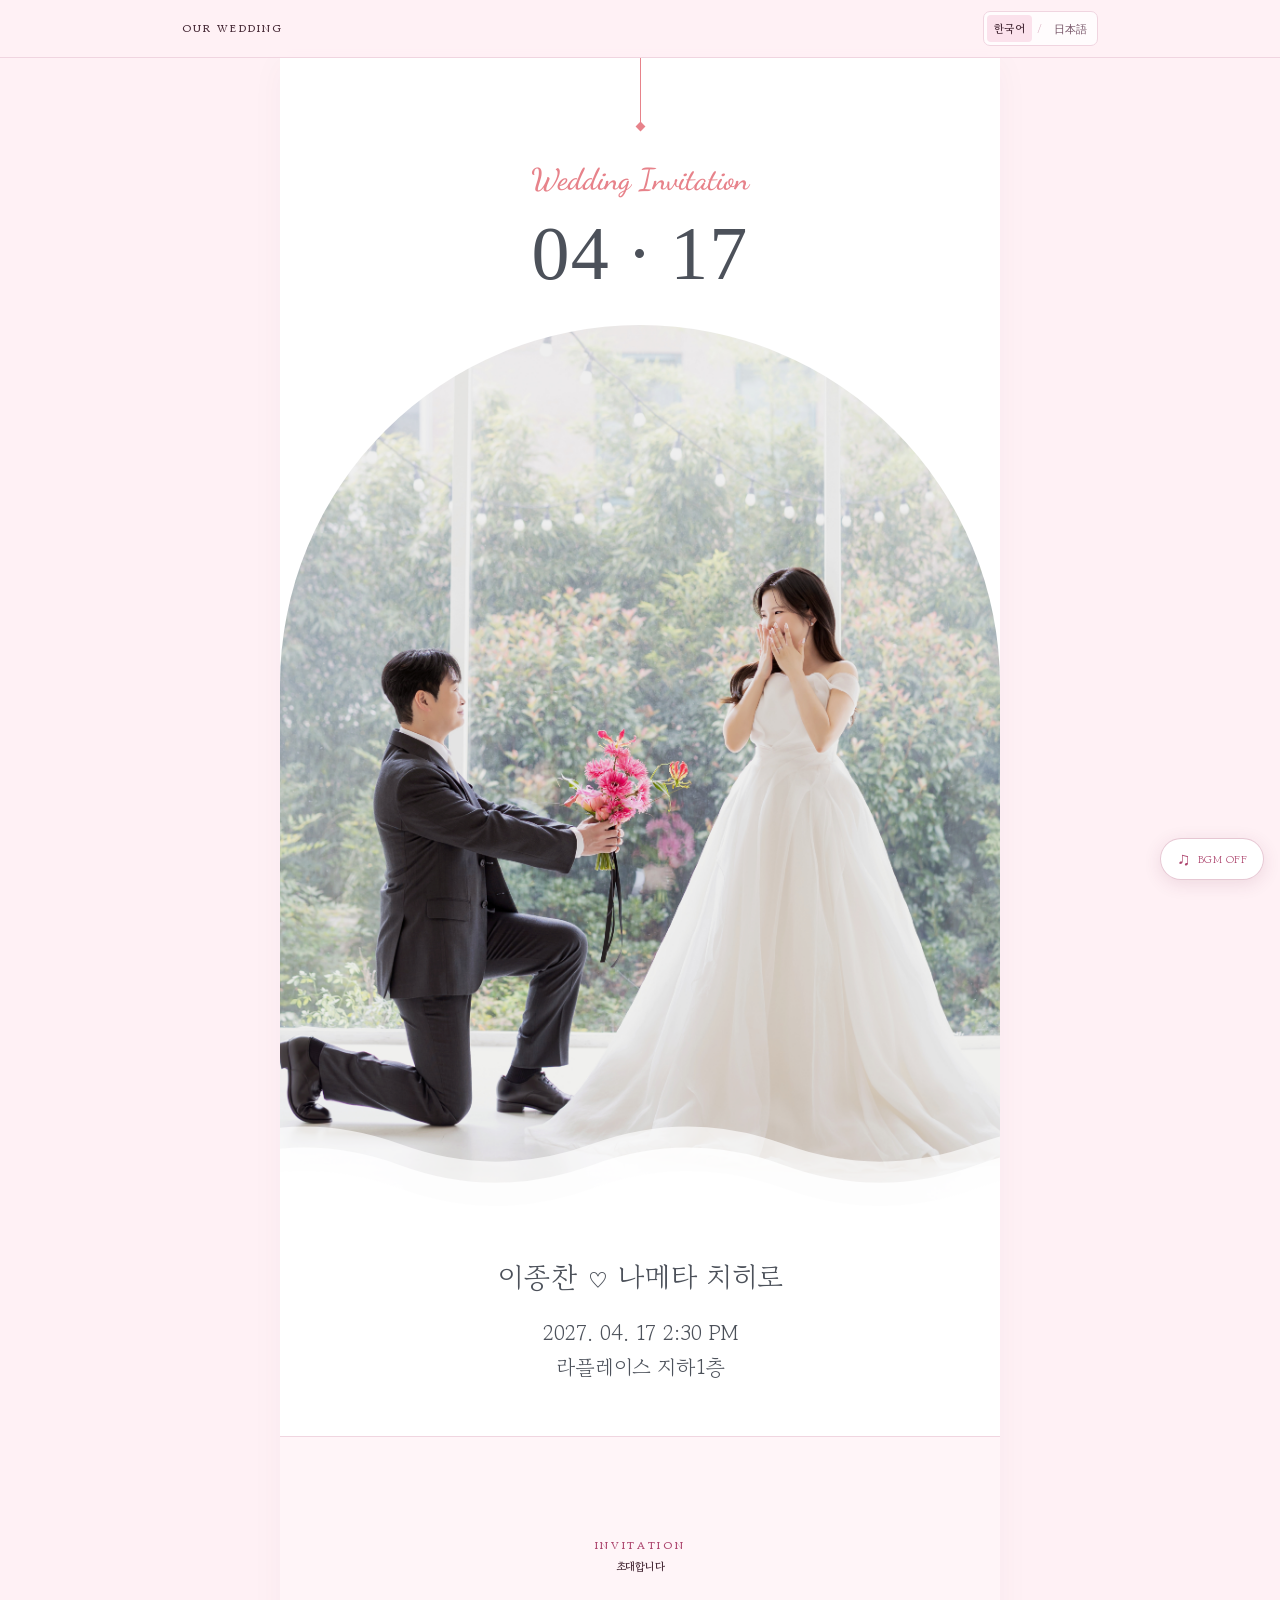
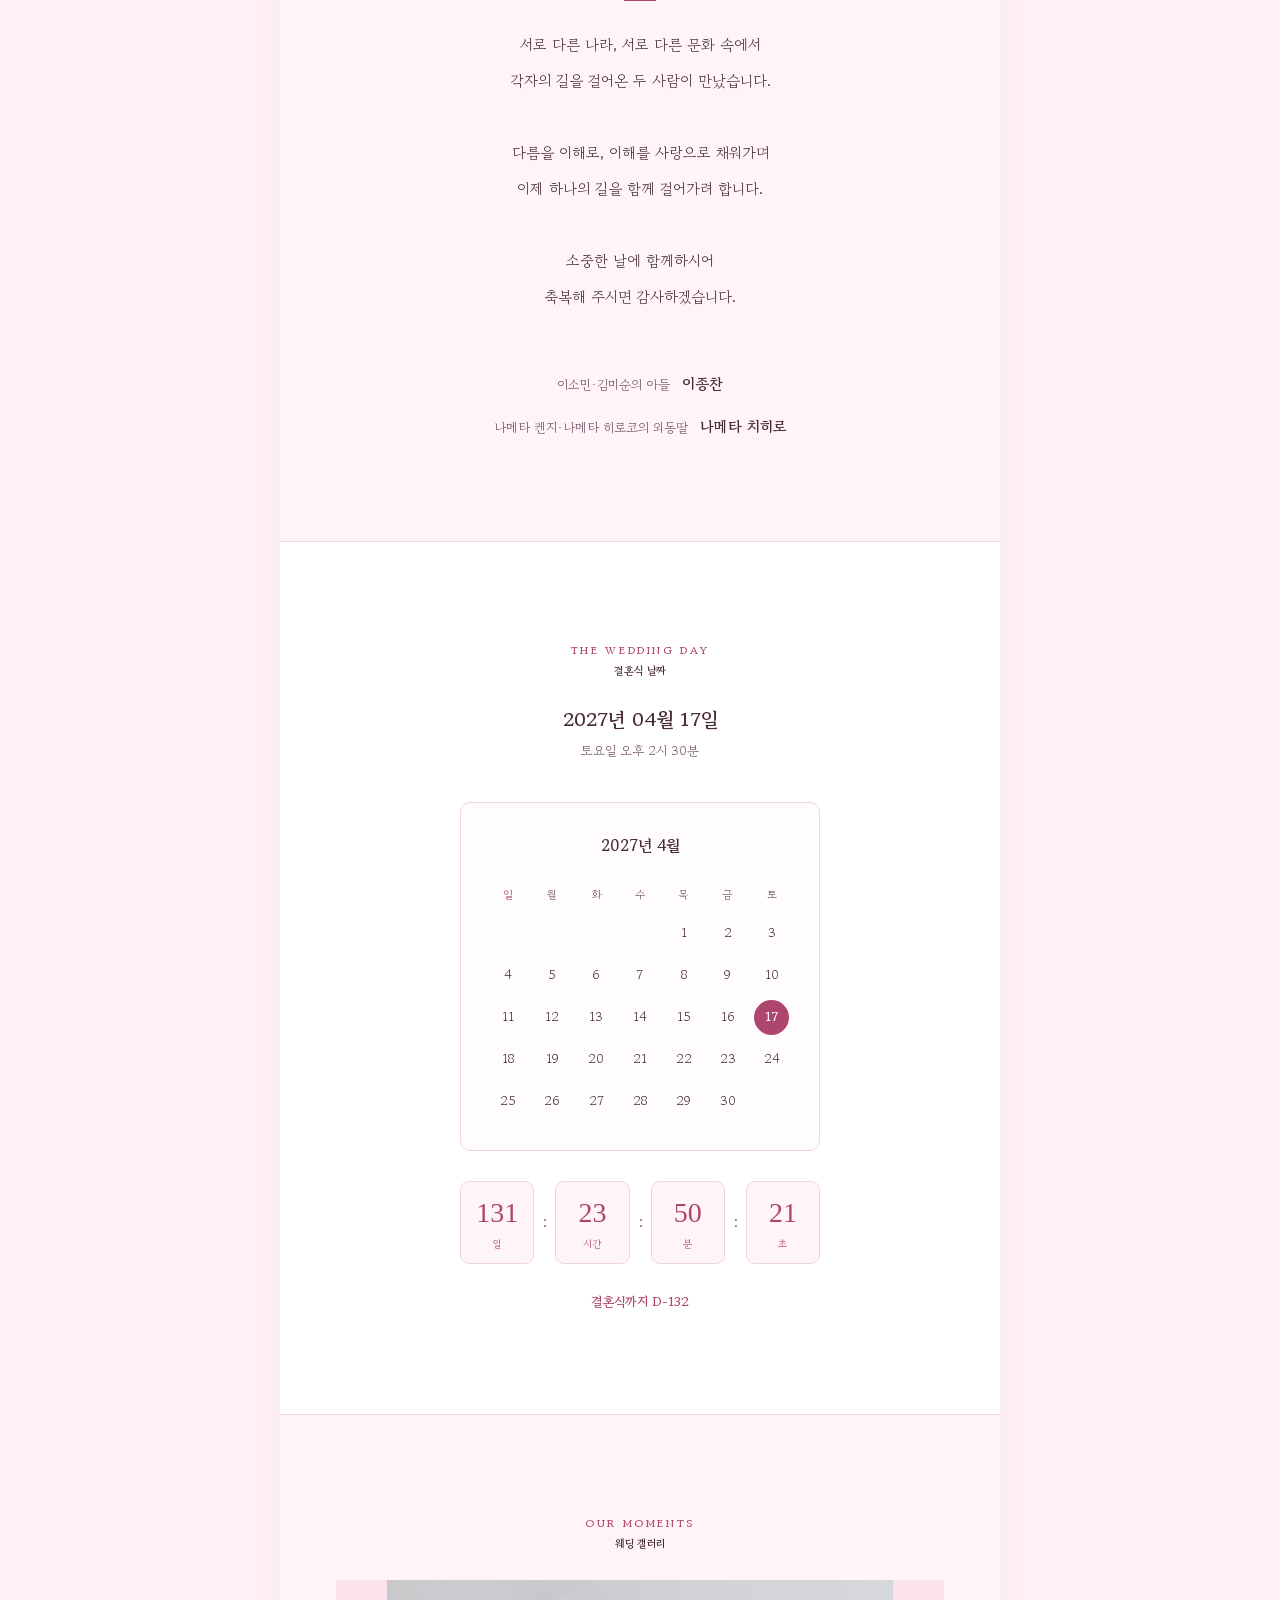
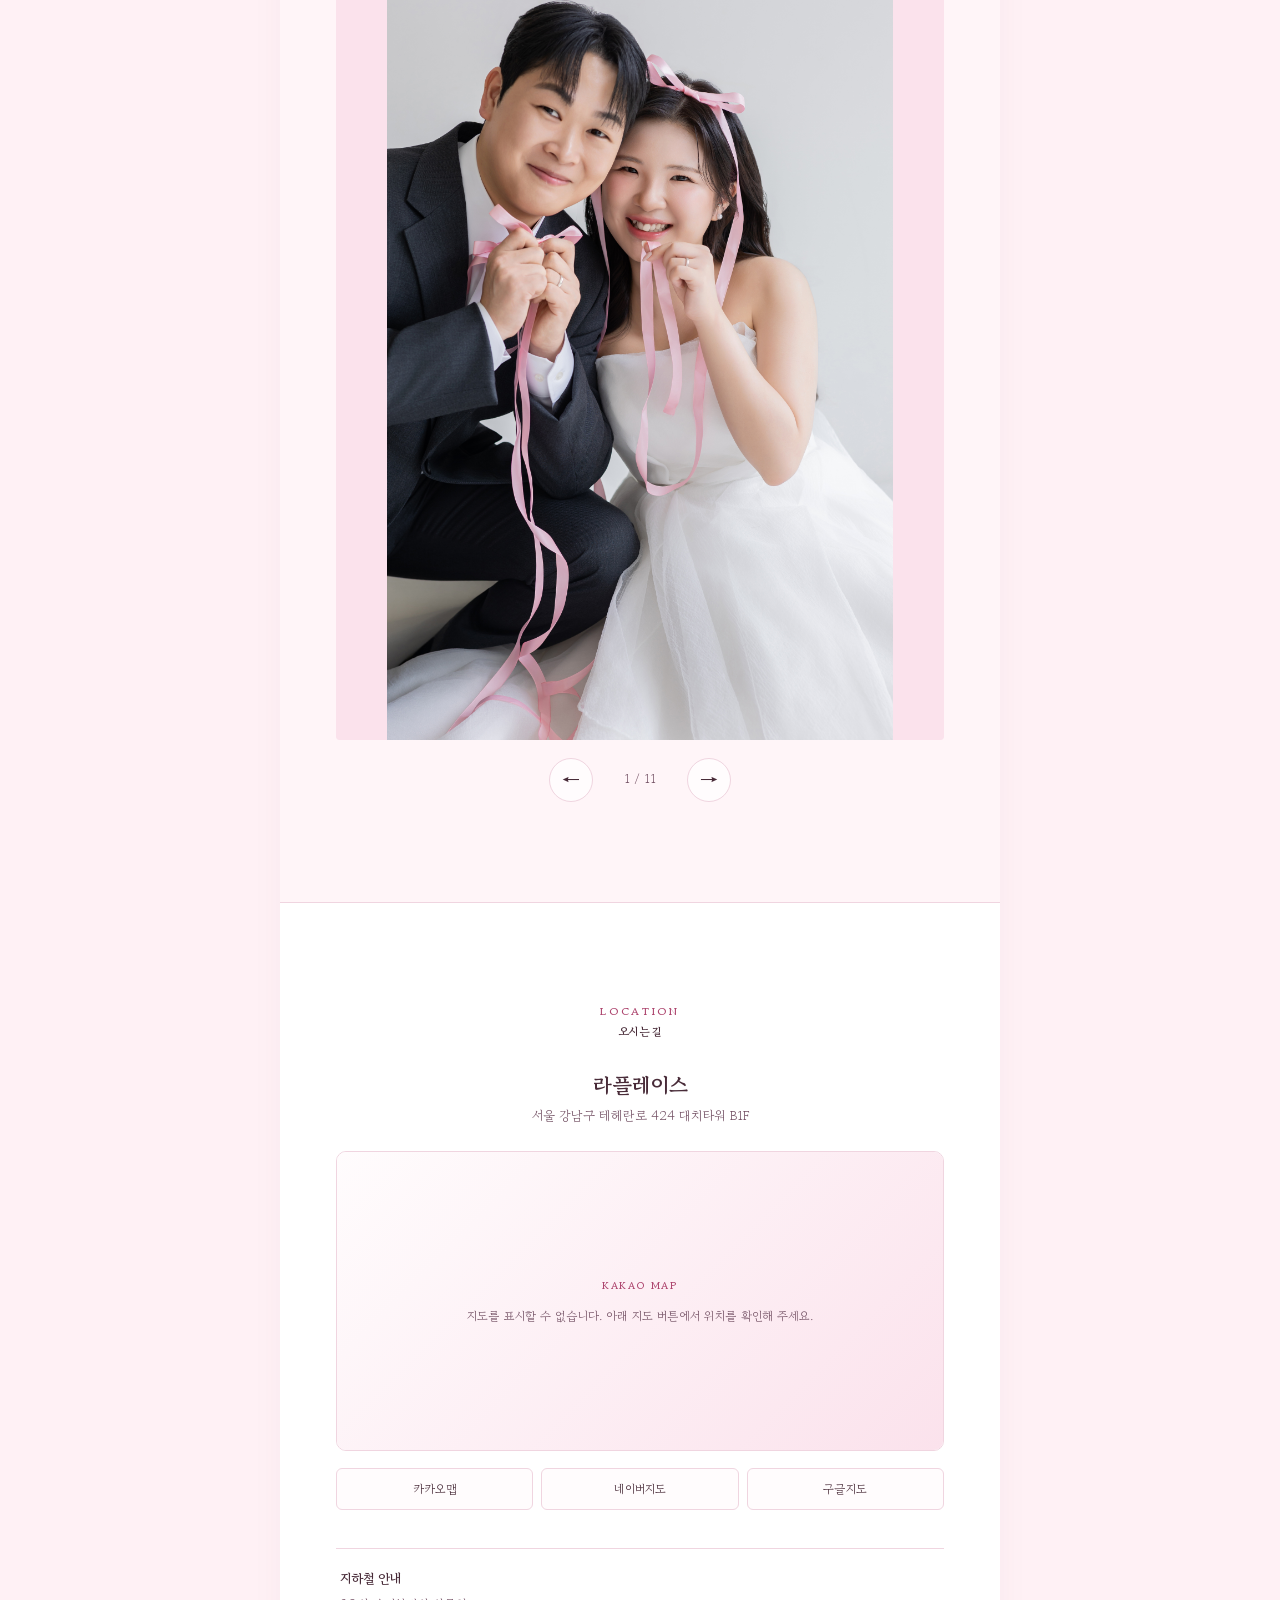
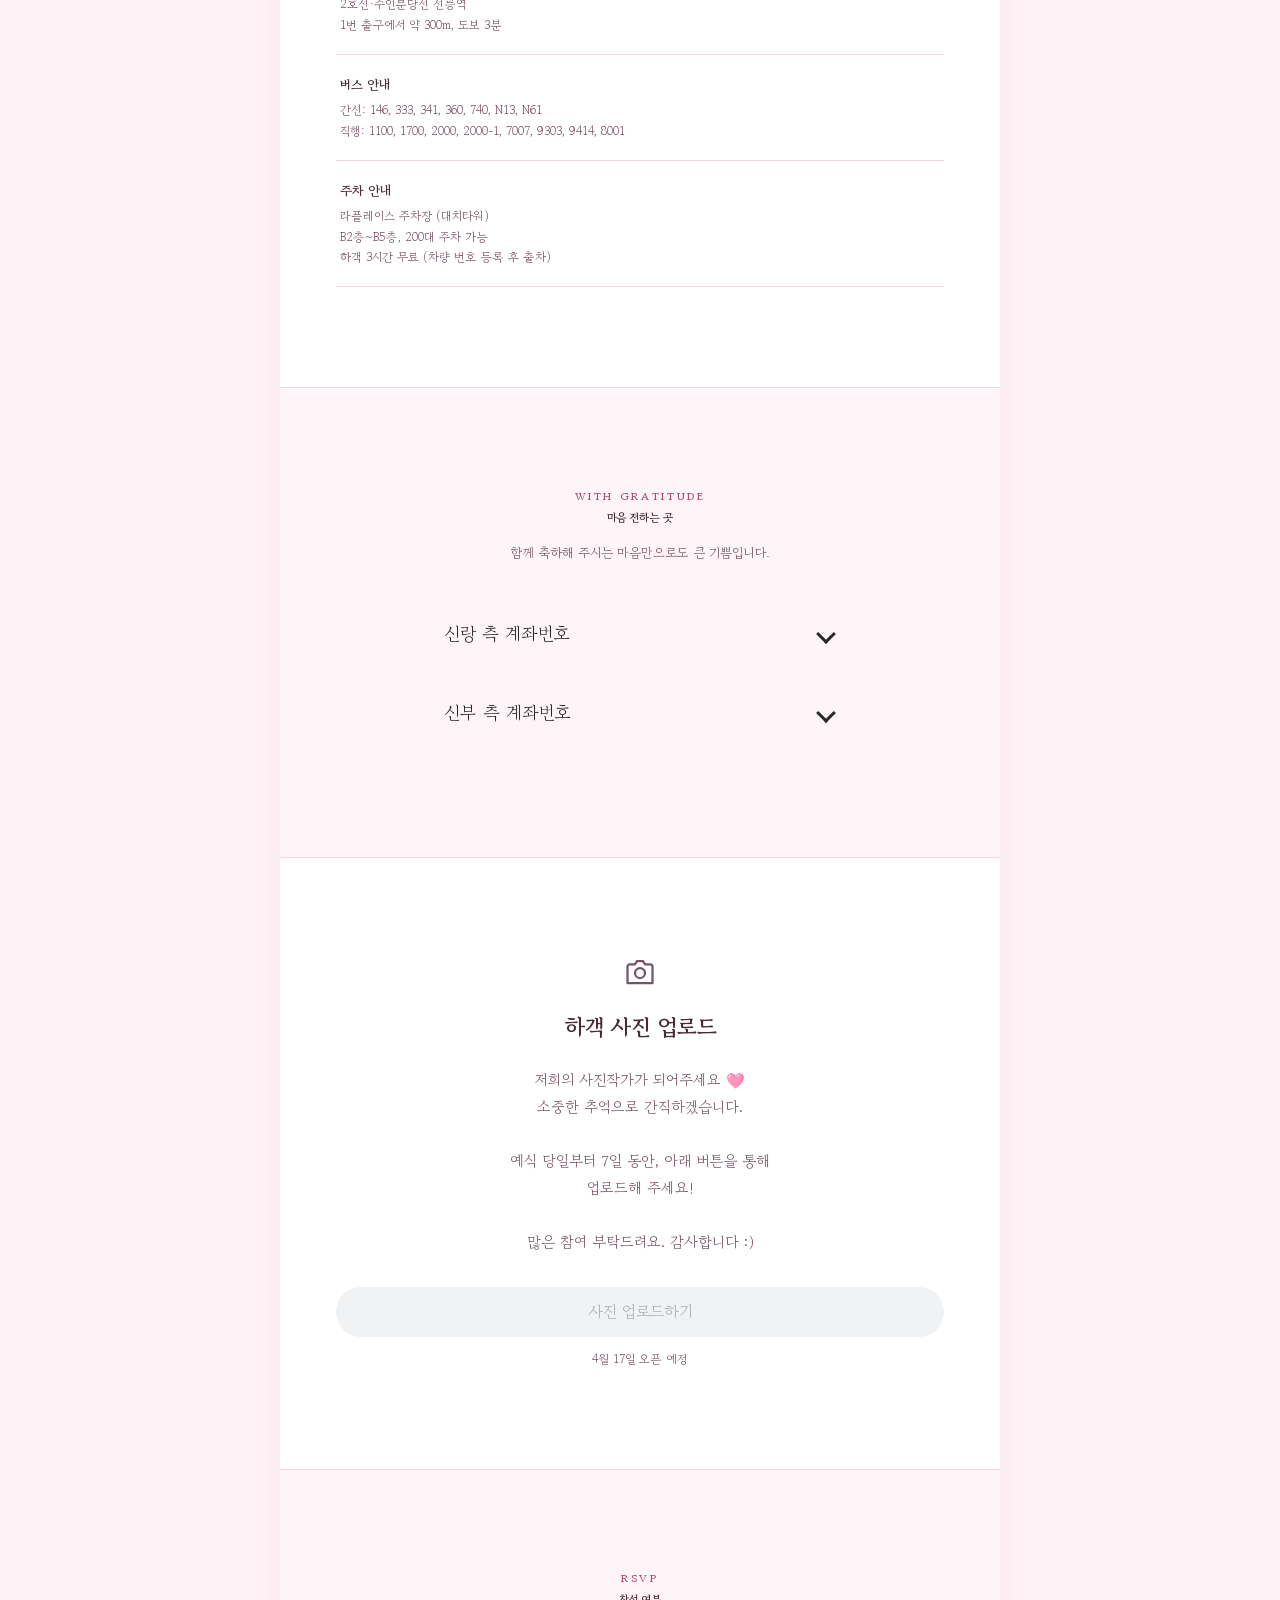
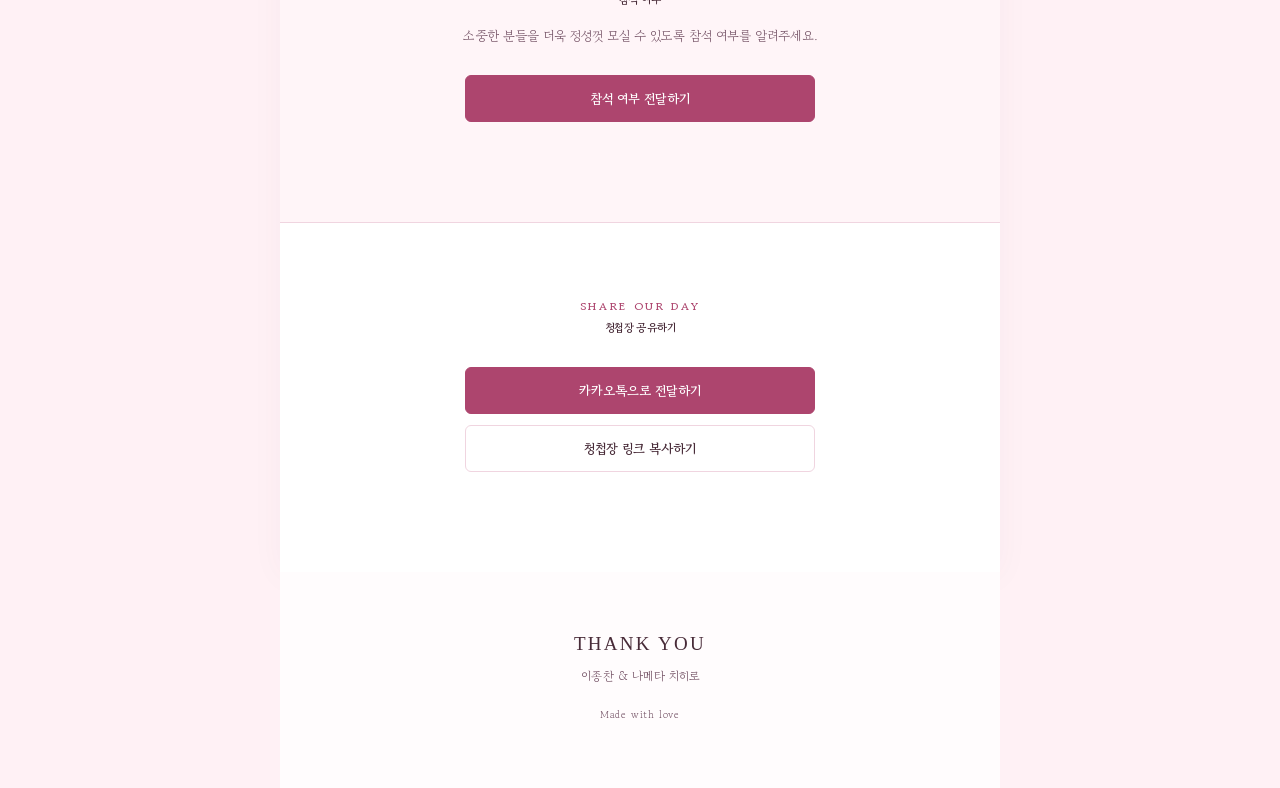
==== commit 09fd8591: "Fix Japanese mobile text wrapping in photo upload and RSVP sections" ====
--- a/wedding-invitation/index.html
+++ b/wedding-invitation/index.html
@@ -15,7 +15,7 @@
     <meta property="og:description" content="2027년 4월 17일 토요일 14:30, 라플레이스" />
     <meta property="og:image" content="https://jong-chan.github.io/wedding-invitation/images/LSH_0001.jpg" />
     <link rel="preload" href="/wedding-invitation/fonts/DancingScript.ttf" as="font" type="font/ttf" crossorigin />
-    <link rel="stylesheet" href="/wedding-invitation/styles.css?v=photo-drop-message-20261114" />
+    <link rel="stylesheet" href="/wedding-invitation/styles.css?v=mobile-ja-wrap-20261114" />
     <script src="/wedding-invitation/config.js?v=ja-english-address-20261114" defer></script>
     <script src="/wedding-invitation/app.js?v=photo-drop-language-20261114" defer></script>
   </head>
--- a/wedding-invitation/styles.css
+++ b/wedding-invitation/styles.css
@@ -206,11 +206,11 @@
 /* RSVP & sharing — 기존 청첩장과 동일한 간결한 톤 */
 .photo-drop-camera { display: block; width: 30px; height: 30px; margin: 0 auto 20px; fill: none; stroke: var(--muted); stroke-width: 1.8; stroke-linejoin: round; }
 .photo-drop-heading { margin: 0 0 20px; font-size: 22px; font-weight: 600; }
-.photo-drop-message { white-space: pre-line; margin: 0; color: var(--muted); font-size: 15px; line-height: 1.8; word-break: keep-all; }
+.photo-drop-message { white-space: pre-line; margin: 0; color: var(--muted); font-size: 15px; line-height: 1.8; word-break: keep-all; overflow-wrap: anywhere; }
 .photo-drop-upload { display: flex; justify-content: center; align-items: center; width: 100%; min-height: 50px; margin-top: 32px; padding: 10px 16px; border-radius: 28px; background: #d98085; color: #fff; font-size: 16px; text-align: center; }
 .photo-drop-upload[aria-disabled="true"] { background: #f0f2f4; color: #a6afb9; cursor: default; }
 .photo-drop-status { margin: 12px 0 0; font-size: 12px; color: var(--muted); }
-.rsvp-description { max-width: 440px; margin: 18px auto 28px; word-break: keep-all; }
+.rsvp-description { max-width: 440px; margin: 18px auto 28px; word-break: keep-all; overflow-wrap: anywhere; }
 .action-button { min-height: 47px; width: min(100%, 350px); border: 1px solid var(--accent); border-radius: 6px; background: var(--accent); padding: 11px 18px; color: white; font: inherit; font-size: 13px; font-weight: 550; cursor: pointer; transition: filter .2s; }
 .action-button:hover { filter: brightness(.96); }
 .secondary-button { background: white; color: var(--text); border-color: var(--line); }
@@ -264,5 +264,9 @@
 .music-toggle:hover { filter: brightness(.96); }
 .music-toggle:focus-visible { outline: 2px solid var(--accent); outline-offset: 3px; }
 
-/* 일본어 문장은 작은 화면에서도 자연스럽게 줄바꿈합니다. */
-html[lang="ja"] :is(.invitation-text, .family-intro, .venue-map-card) { word-break: normal; }
+/* 일본어는 공백 없는 문장도 자연스럽게 줄바꿈하고 긴 문자열은 영역 안에서 접습니다. */
+html[lang="ja"] :is(.invitation-text, .family-intro, .venue-map-card, .photo-drop-message, .rsvp-description, .rsvp-disclaimer) {
+  word-break: normal;
+  line-break: strict;
+  overflow-wrap: anywhere;
+}
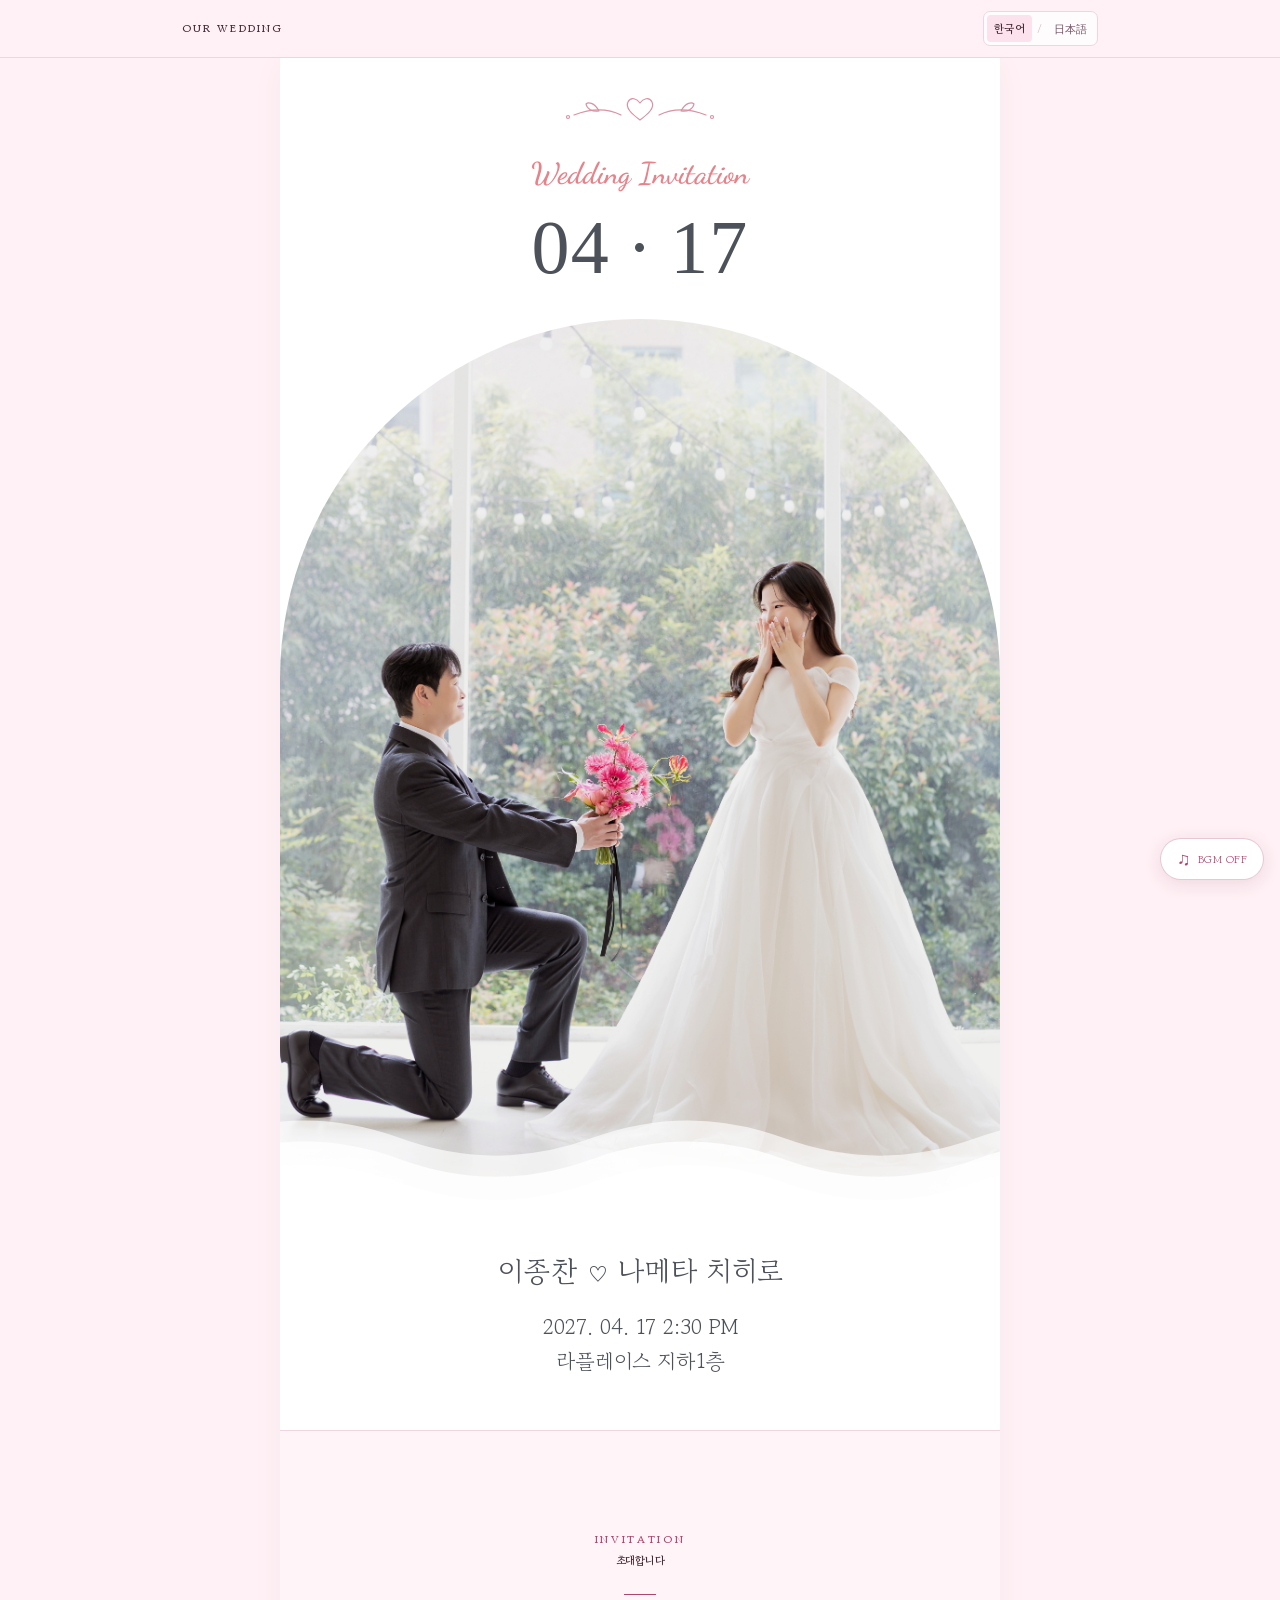
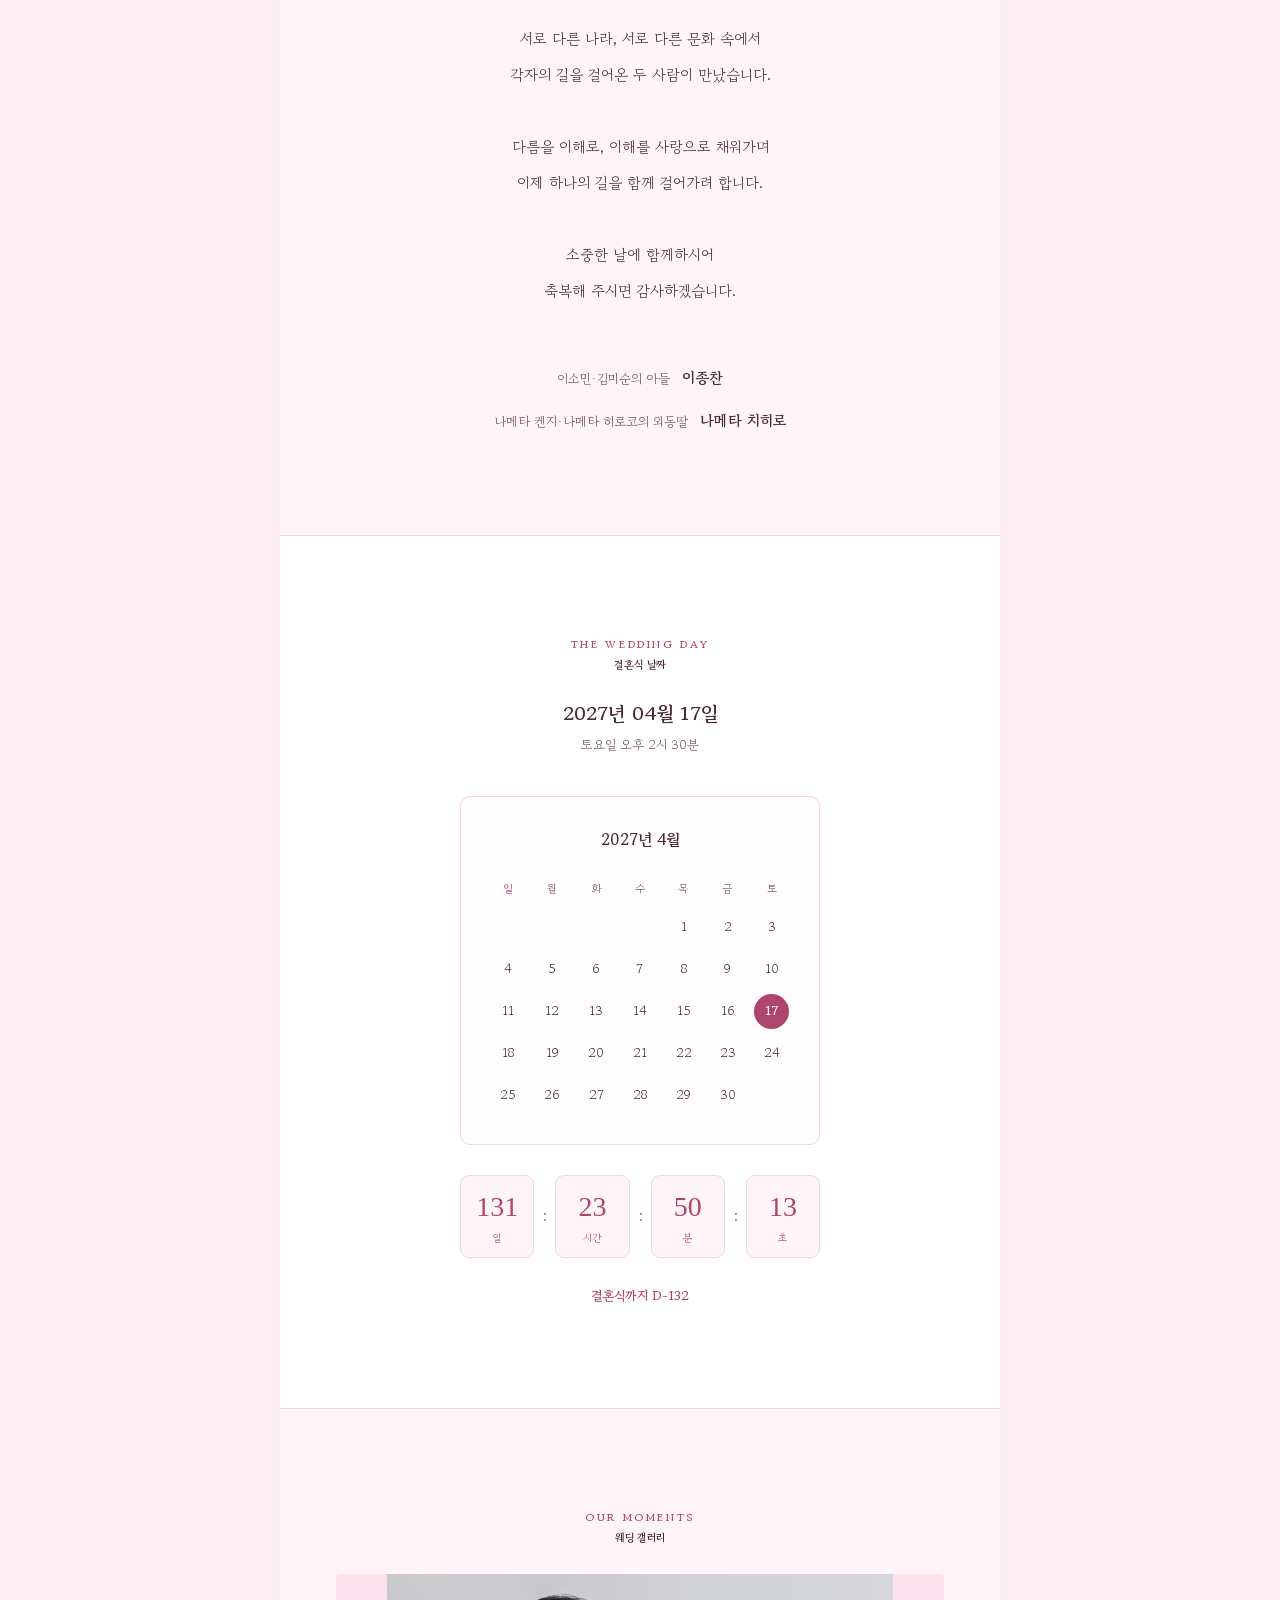
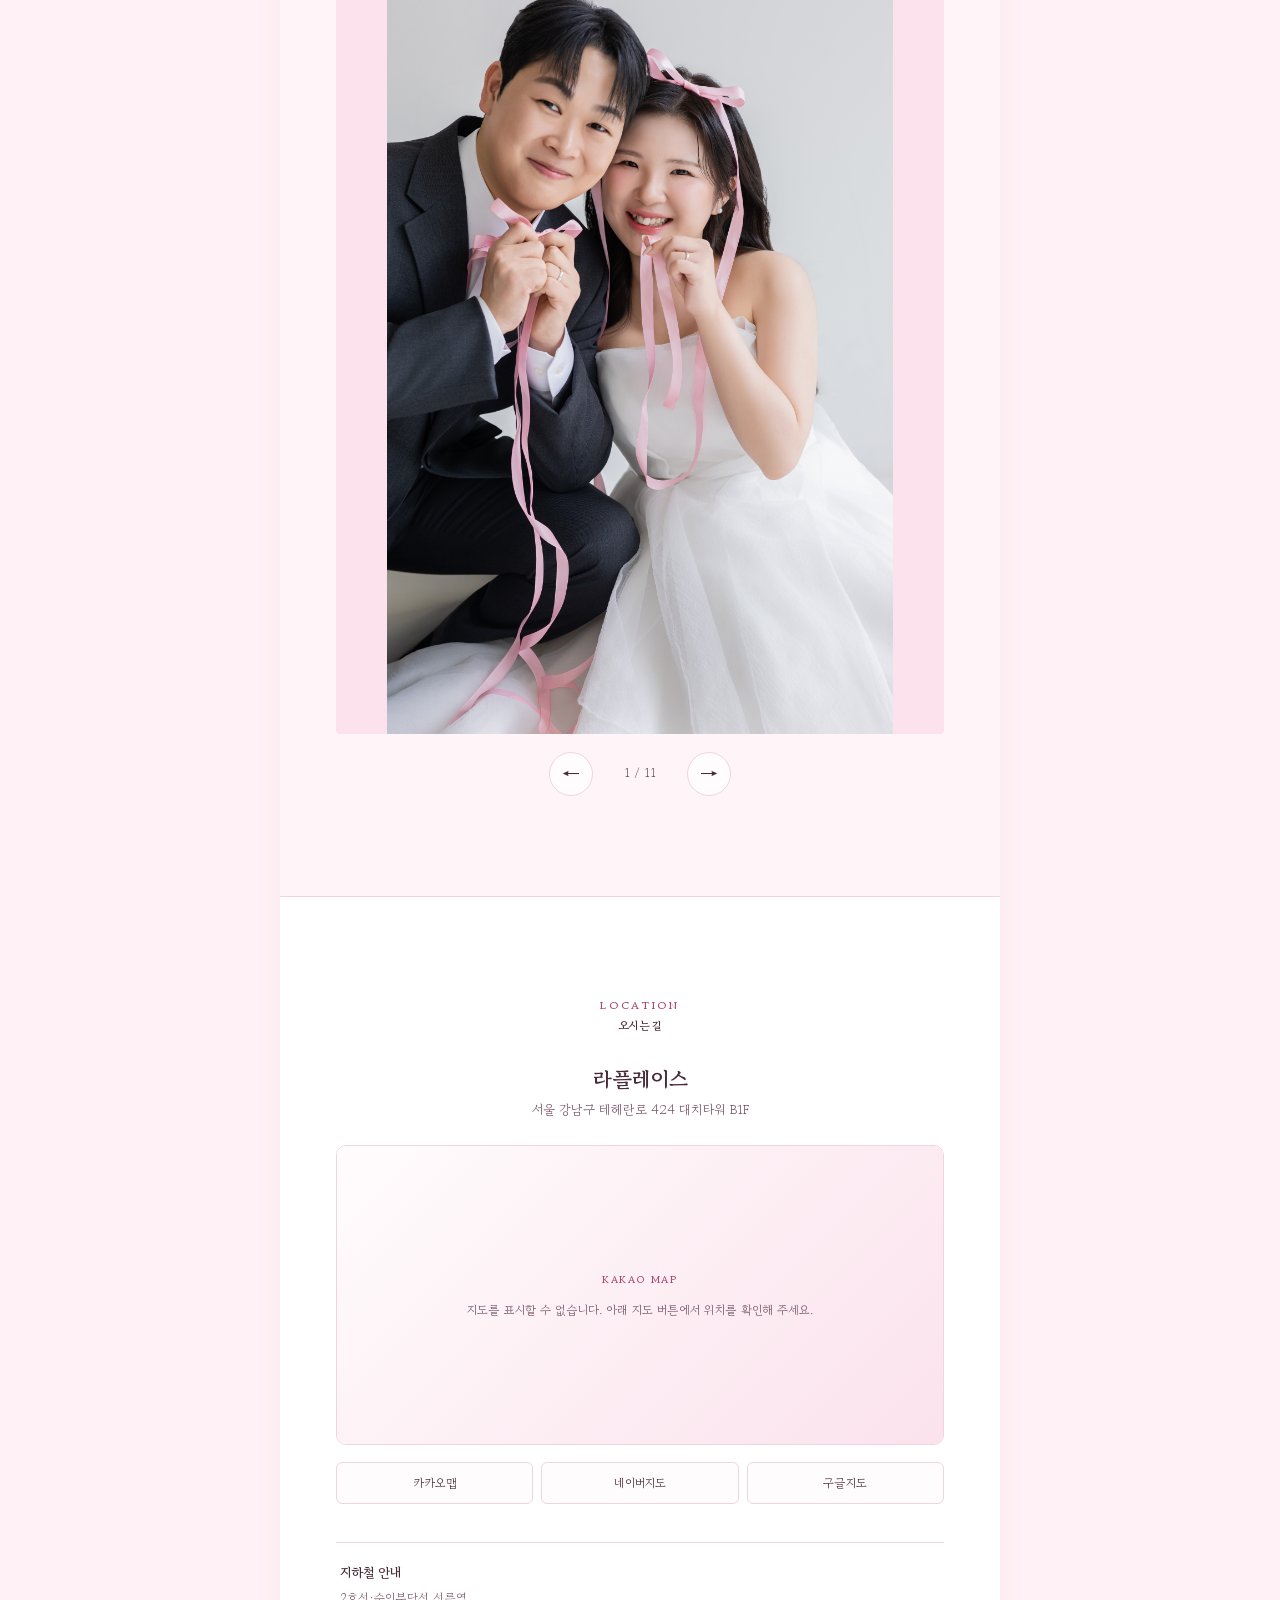
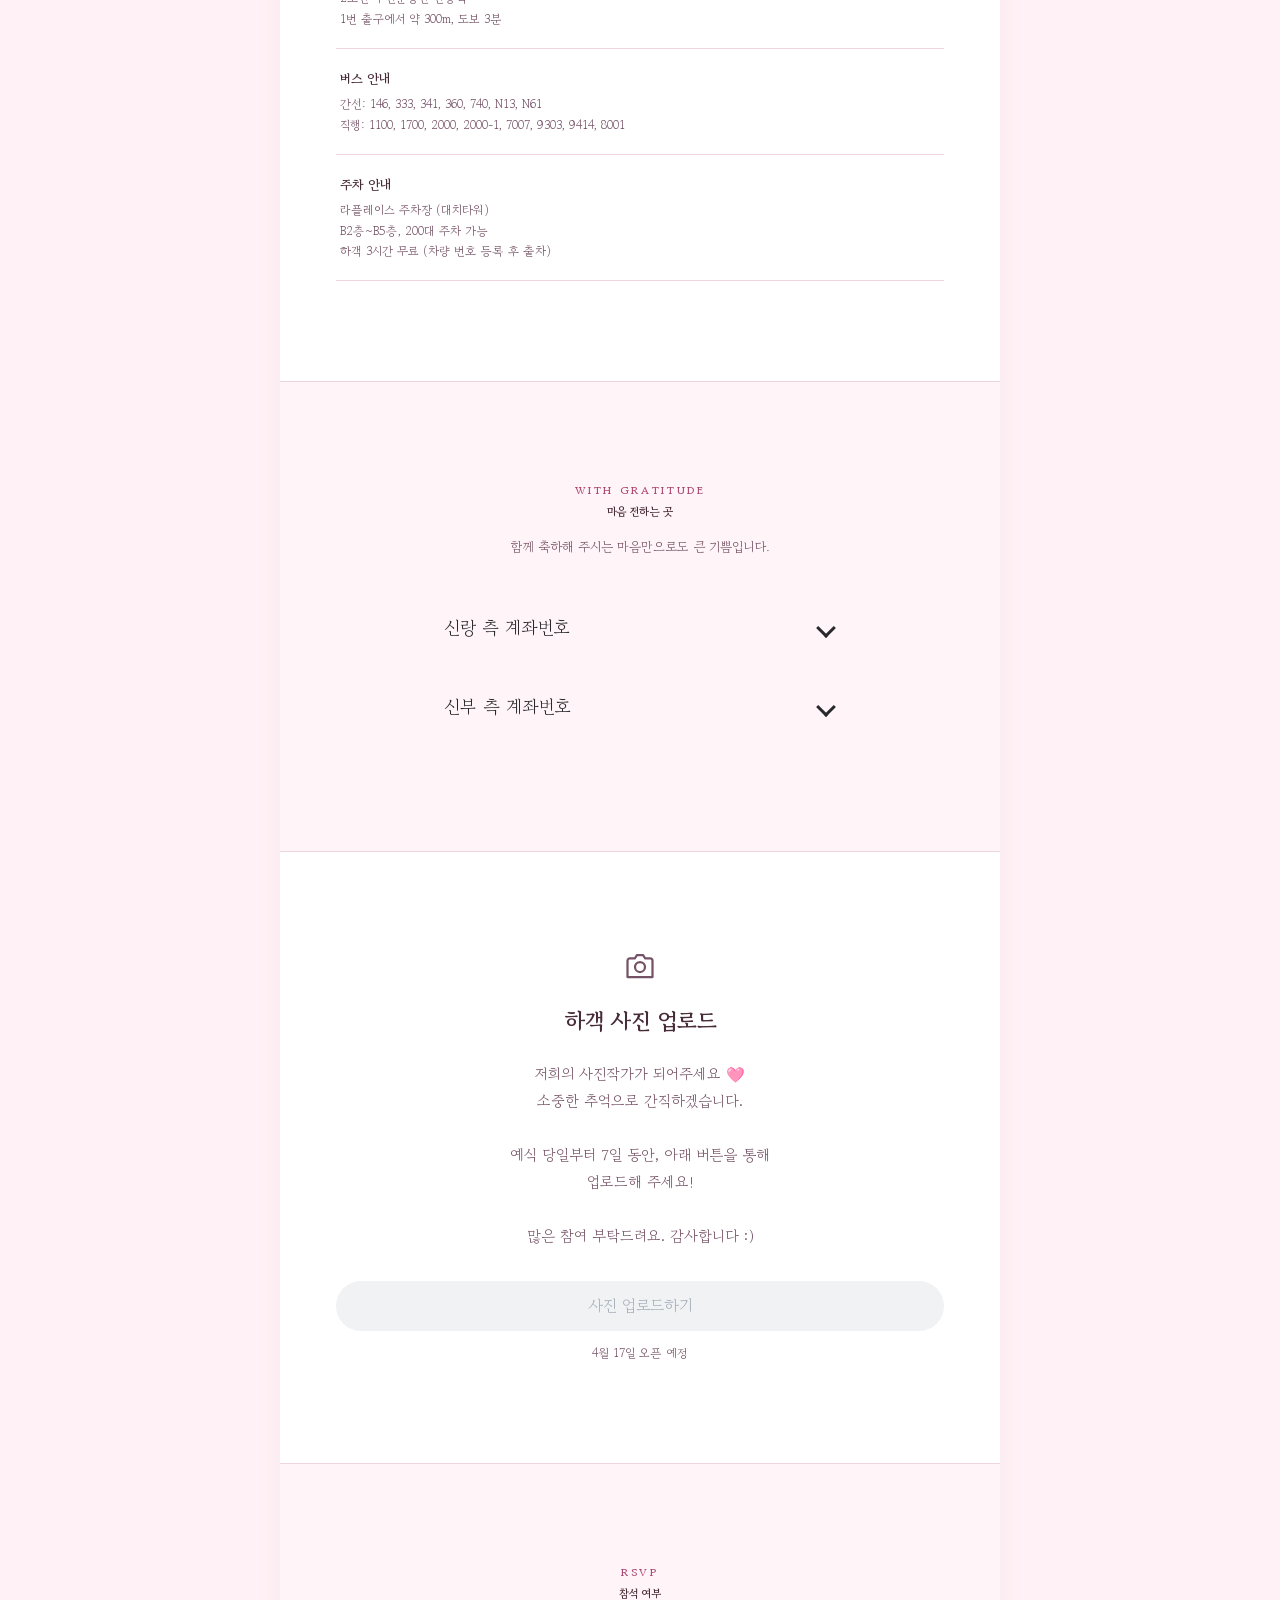
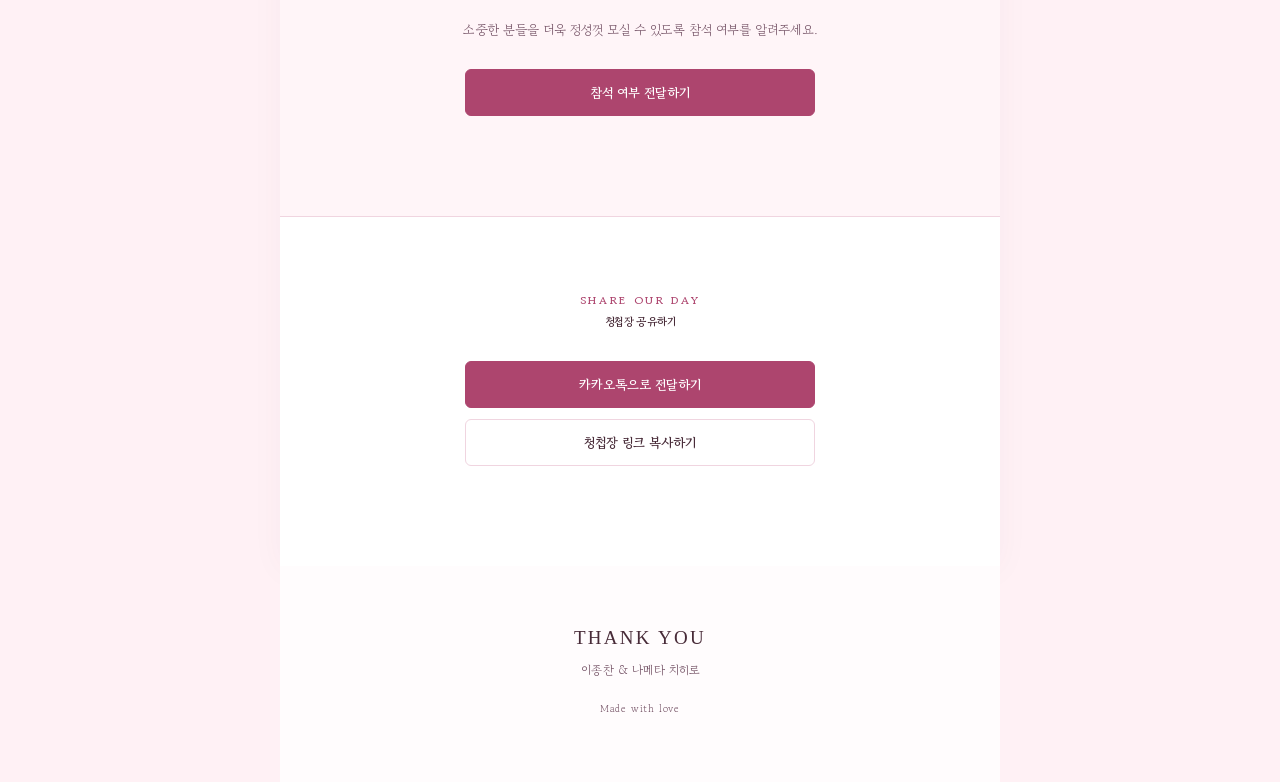
==== commit 57248ab9: "Set Japanese message line breaks and add heart flourish above invitation" ====
--- a/wedding-invitation/index.html
+++ b/wedding-invitation/index.html
@@ -15,9 +15,9 @@
     <meta property="og:description" content="2027년 4월 17일 토요일 14:30, 라플레이스" />
     <meta property="og:image" content="https://jong-chan.github.io/wedding-invitation/images/LSH_0001.jpg" />
     <link rel="preload" href="/wedding-invitation/fonts/DancingScript.ttf" as="font" type="font/ttf" crossorigin />
-    <link rel="stylesheet" href="/wedding-invitation/styles.css?v=mobile-ja-wrap-20261114" />
+    <link rel="stylesheet" href="/wedding-invitation/styles.css?v=heart-ornament-20261115" />
     <script src="/wedding-invitation/config.js?v=ja-english-address-20261114" defer></script>
-    <script src="/wedding-invitation/app.js?v=photo-drop-language-20261114" defer></script>
+    <script src="/wedding-invitation/app.js?v=ja-message-breaks-20261115" defer></script>
   </head>
   <body>
     <div class="invitation-intro" aria-hidden="true">
@@ -45,7 +45,12 @@
     <main id="main">
       <!-- 01. 메인 화면 -->
       <section id="top" class="hero" aria-labelledby="heroDate">
-        <div class="hero-ornament" aria-hidden="true"></div>
+        <svg class="hero-ornament" viewBox="0 0 172 46" aria-hidden="true" focusable="false">
+          <path d="M86 34C78 28 71 22 74 16C77 10 83 13 86 17C89 13 95 10 98 16C101 22 94 28 86 34Z" />
+          <path d="M67 29C53 22 38 22 20 29M105 29C119 22 134 22 152 29" />
+          <path d="M45 25C40 16 34 16 32 18C33 23 38 26 45 25ZM127 25C132 16 138 16 140 18C139 23 134 26 127 25Z" />
+          <circle cx="14" cy="31" r="1.5" /><circle cx="158" cy="31" r="1.5" />
+        </svg>
         <p class="hero-eyebrow">Wedding Invitation</p>
         <h1 class="hero-date" id="heroDate">04 · 17</h1>
         <div class="hero-photo-frame">
--- a/wedding-invitation/styles.css
+++ b/wedding-invitation/styles.css
@@ -68,9 +68,8 @@
 .section-description { margin: 17px 0 34px; font-size: 13px; color: var(--muted); }
 .small-rule { width: 32px; height: 1px; background: var(--accent); margin: 26px auto; }
 
-.hero { padding: 0 0 52px; text-align: center; }
-.hero-ornament { position: relative; width: 1px; height: 72px; margin: 0 auto 28px; background: #e7828a; }
-.hero-ornament::after { content: ""; position: absolute; left: -3px; bottom: 0; width: 7px; height: 7px; background: #e7828a; transform: rotate(45deg); }
+.hero { padding: 28px 0 52px; text-align: center; }
+.hero-ornament { display: block; width: 172px; height: 46px; margin: 0 auto 20px; color: #d991a5; fill: none; stroke: currentColor; stroke-width: 1.2; stroke-linecap: round; stroke-linejoin: round; }
 .hero-eyebrow { margin: 0; font: 600 clamp(24px, 4vw, 30px)/1.4 "Dancing Script", cursive; color: #e7828a; }
 .hero-date { margin: 10px 0 28px; font: 400 clamp(52px, 10vw, 76px)/1.15 Georgia, serif; letter-spacing: .015em; color: #4c515a; }
 .hero-photo-frame { position: relative; isolation: isolate; }
@@ -210,7 +209,7 @@
 .photo-drop-upload { display: flex; justify-content: center; align-items: center; width: 100%; min-height: 50px; margin-top: 32px; padding: 10px 16px; border-radius: 28px; background: #d98085; color: #fff; font-size: 16px; text-align: center; }
 .photo-drop-upload[aria-disabled="true"] { background: #f0f2f4; color: #a6afb9; cursor: default; }
 .photo-drop-status { margin: 12px 0 0; font-size: 12px; color: var(--muted); }
-.rsvp-description { max-width: 440px; margin: 18px auto 28px; word-break: keep-all; overflow-wrap: anywhere; }
+.rsvp-description { white-space: pre-line; max-width: 440px; margin: 18px auto 28px; word-break: keep-all; overflow-wrap: anywhere; }
 .action-button { min-height: 47px; width: min(100%, 350px); border: 1px solid var(--accent); border-radius: 6px; background: var(--accent); padding: 11px 18px; color: white; font: inherit; font-size: 13px; font-weight: 550; cursor: pointer; transition: filter .2s; }
 .action-button:hover { filter: brightness(.96); }
 .secondary-button { background: white; color: var(--text); border-color: var(--line); }
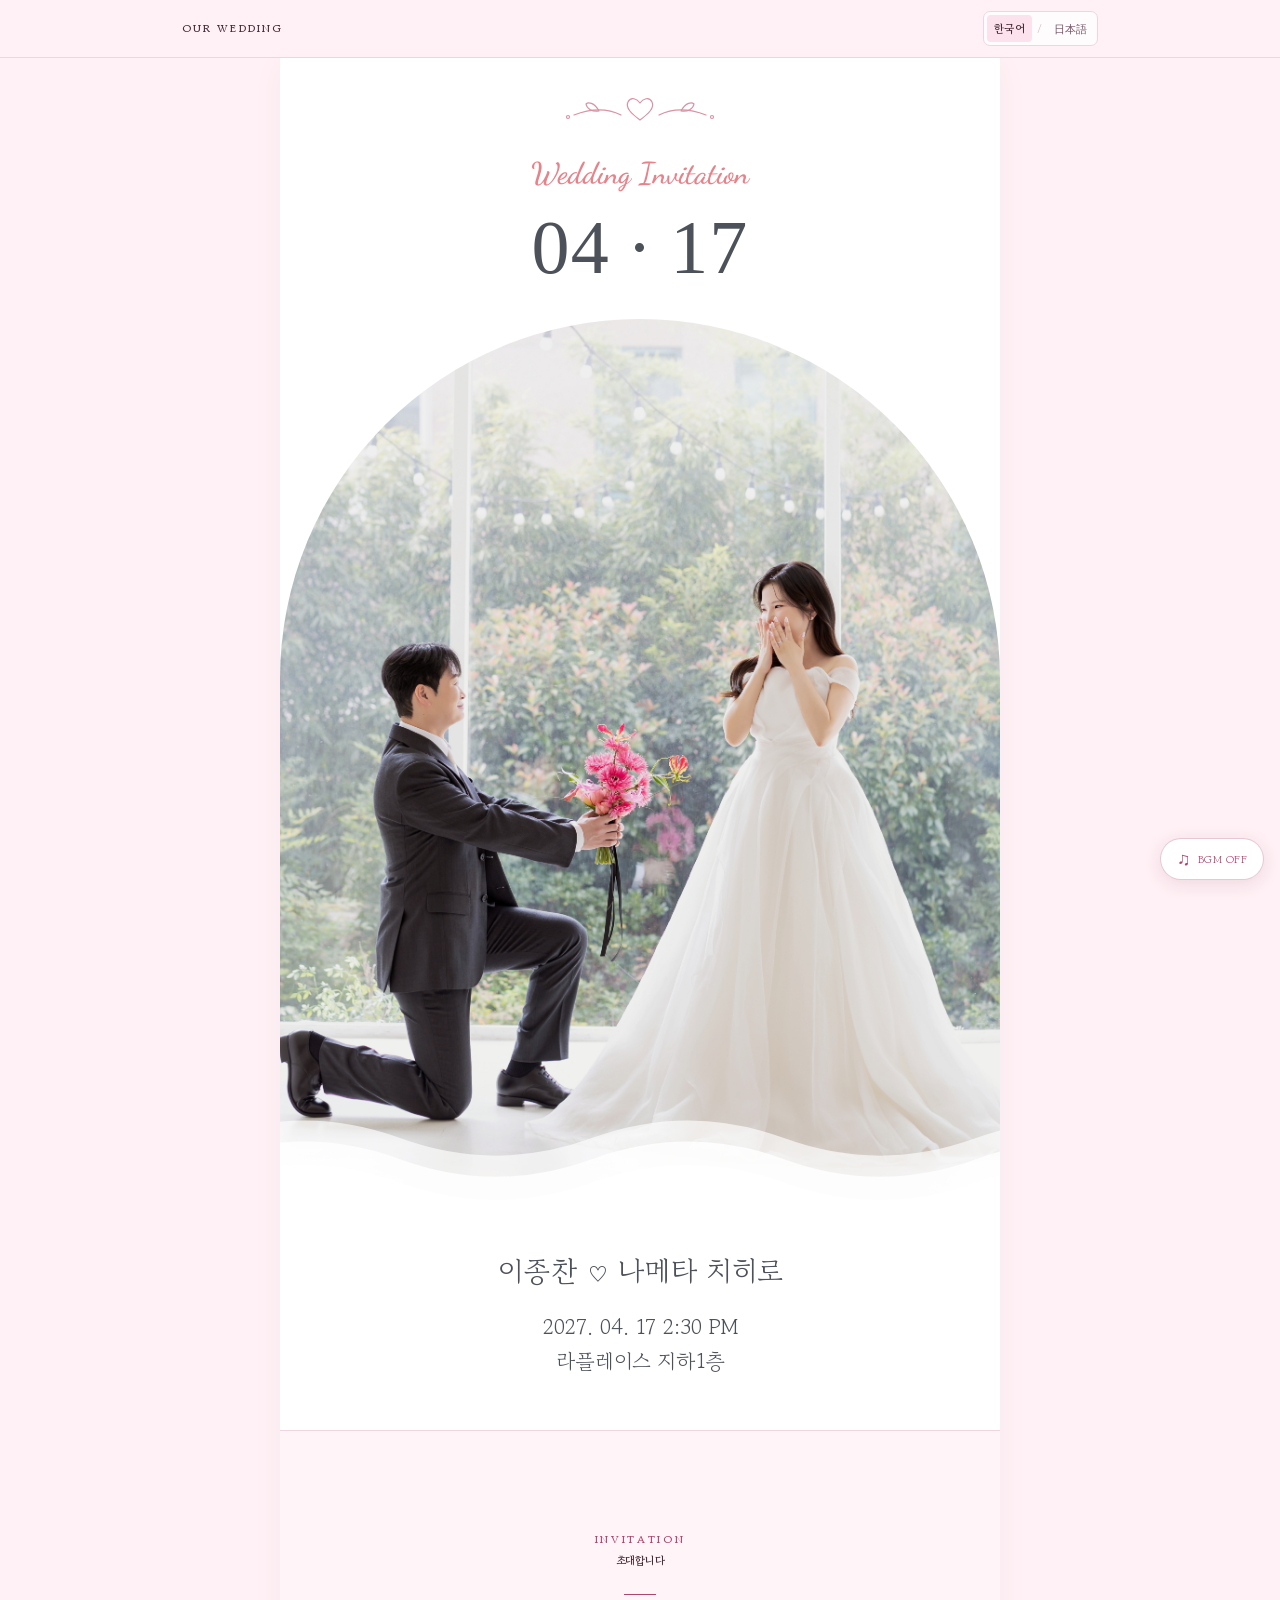
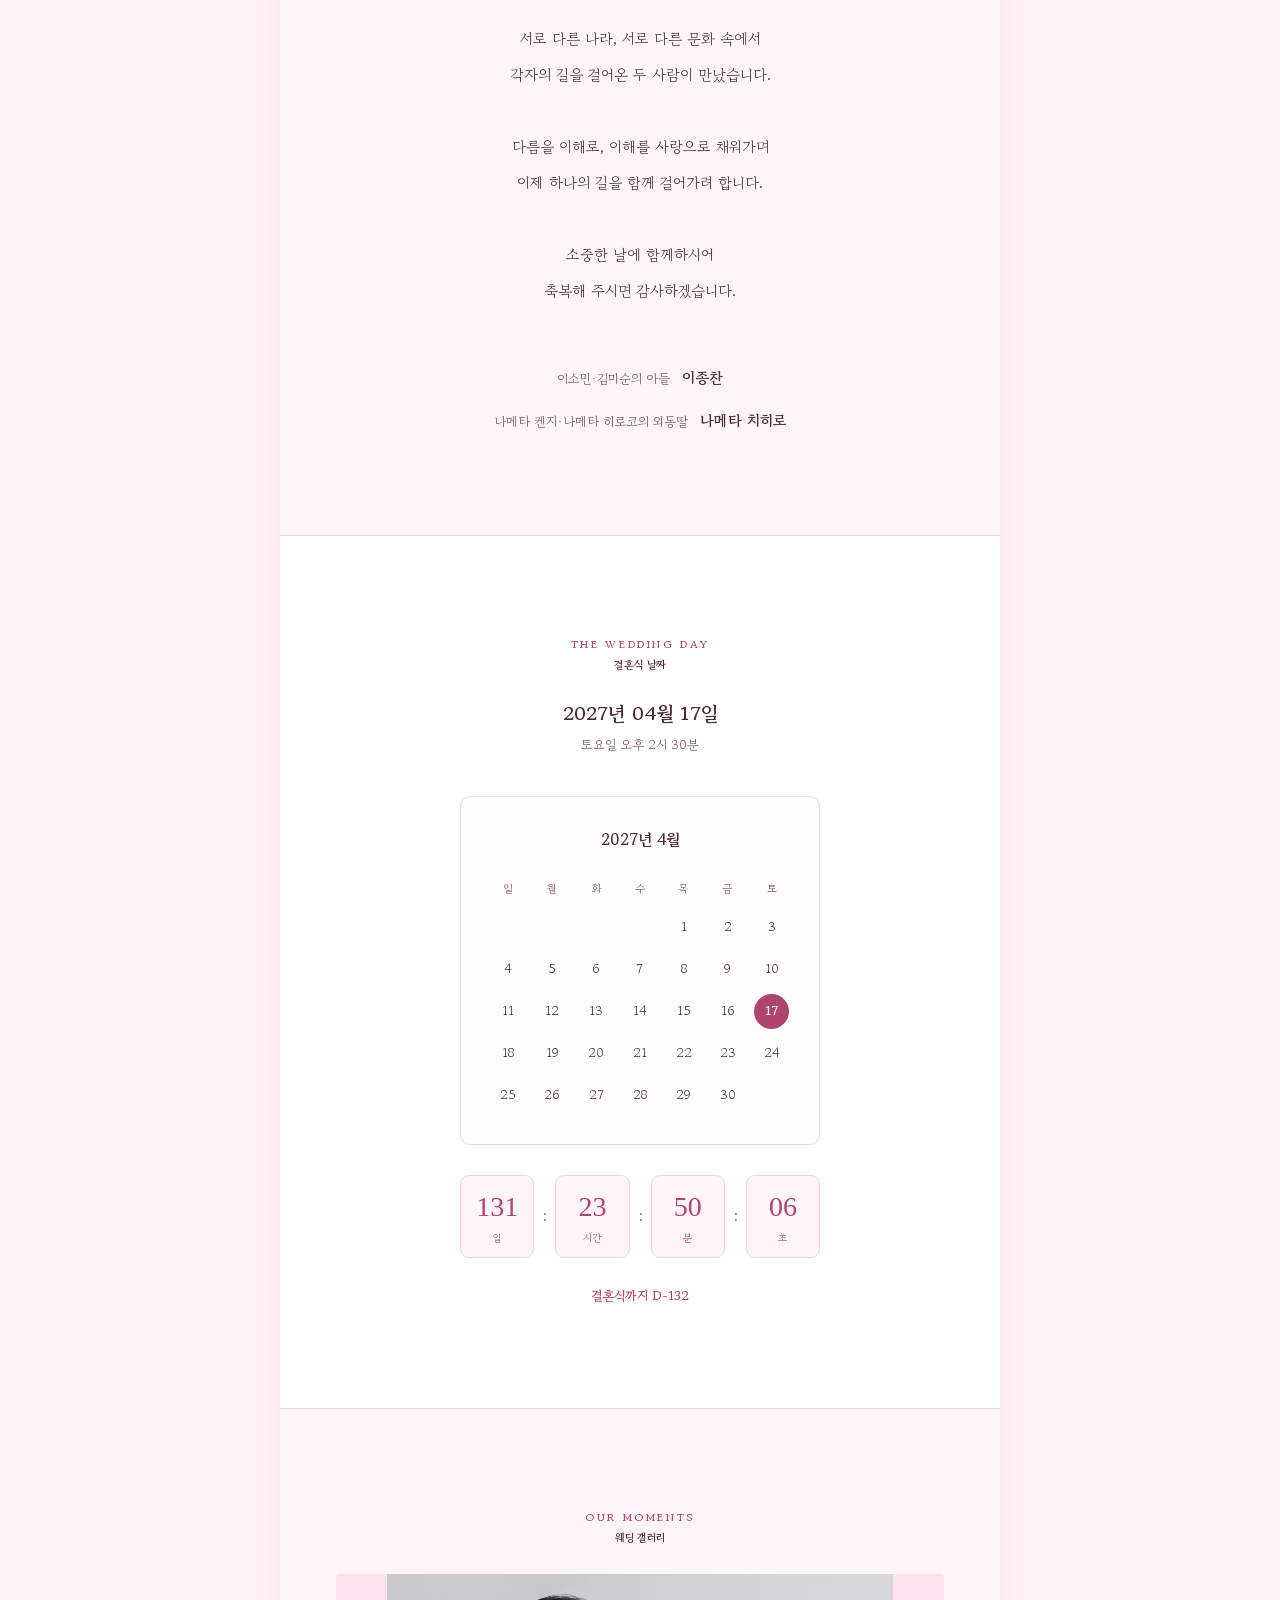
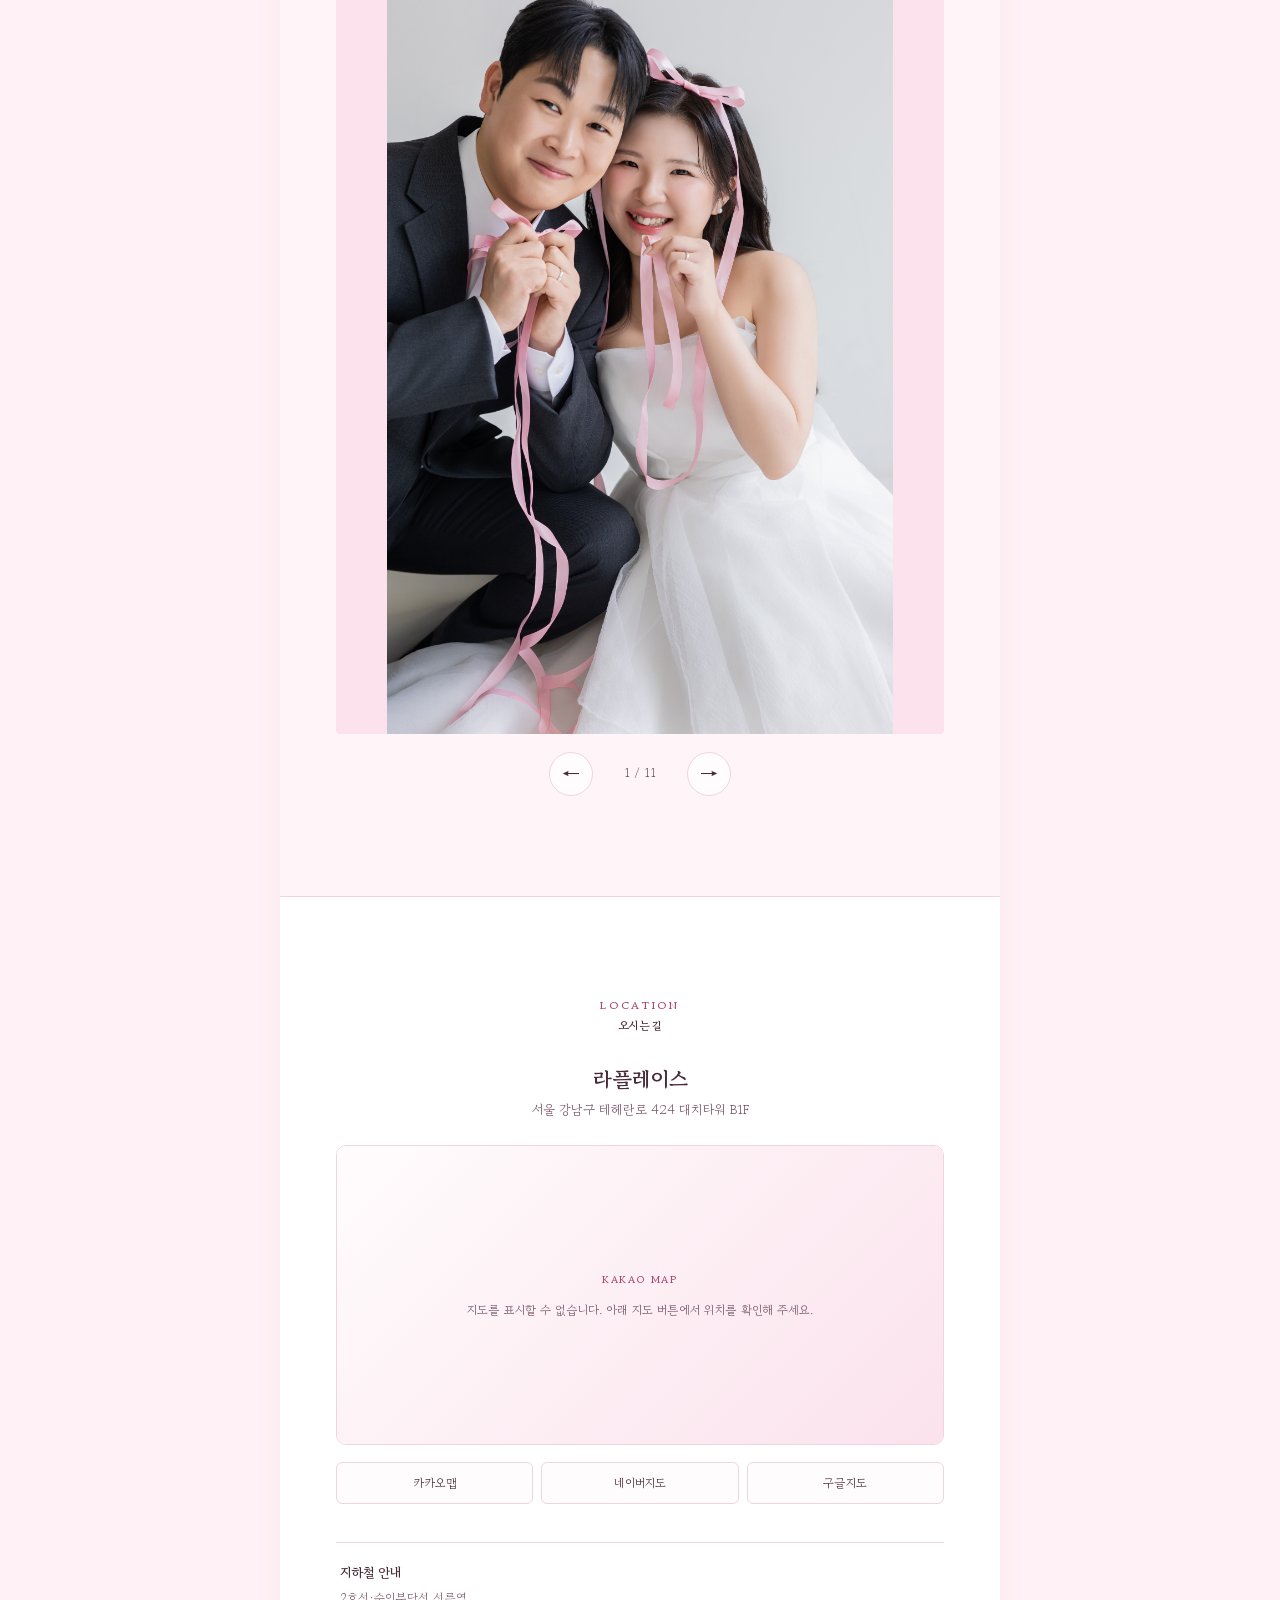
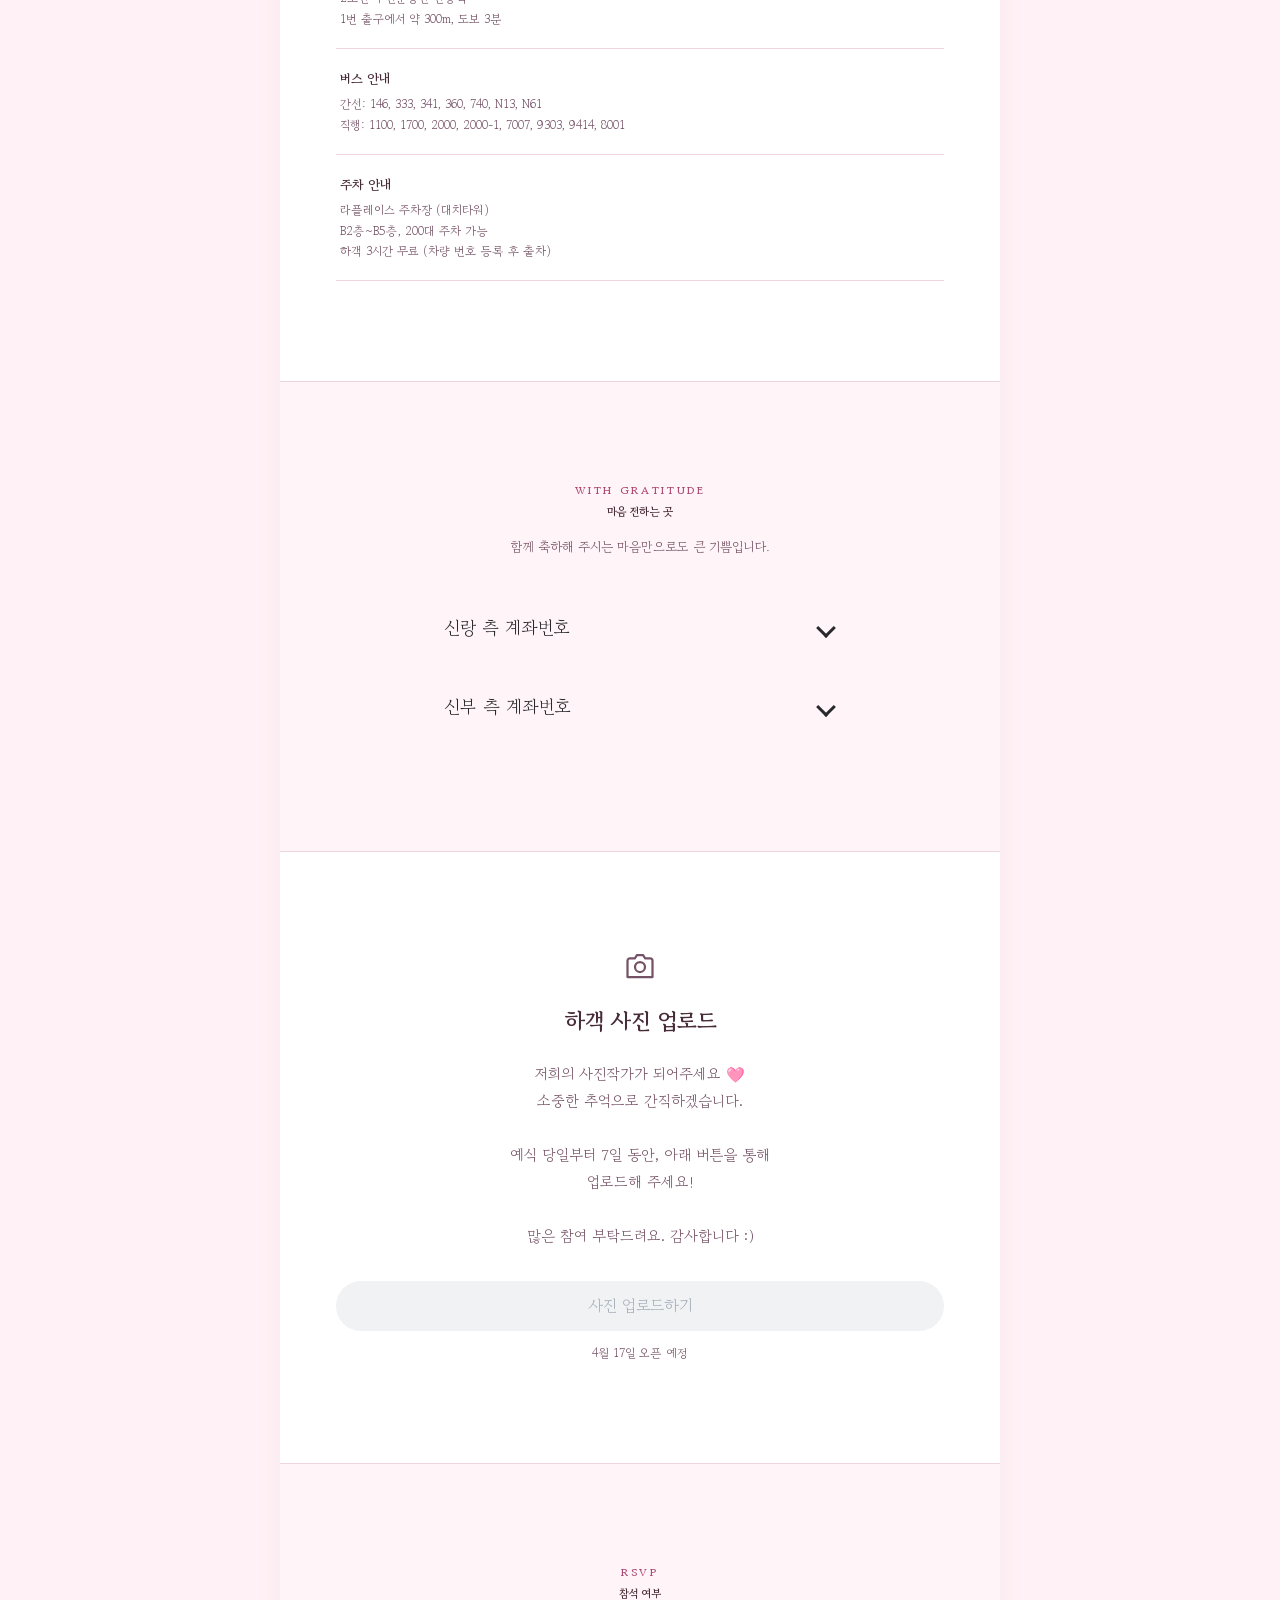
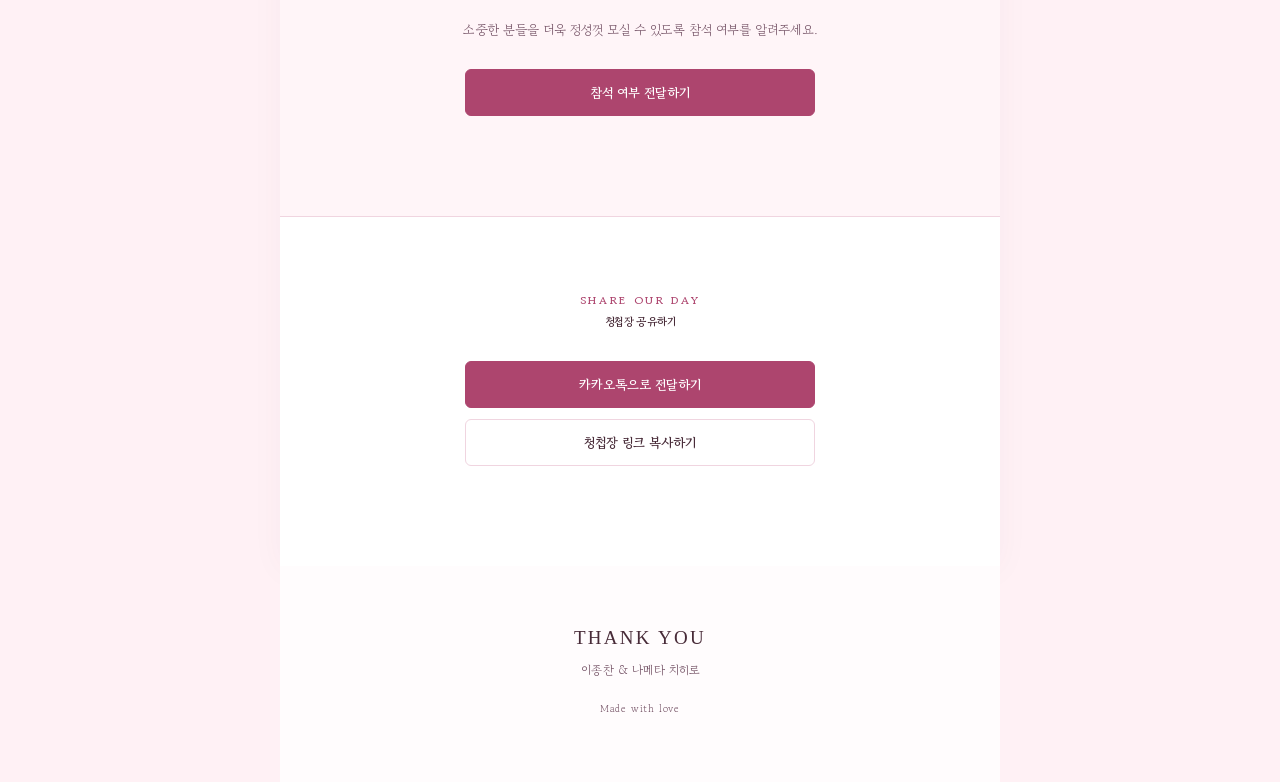
==== commit 0139b28f: "Add seven deduplicated airport access routes to Japanese directions" ====
--- a/wedding-invitation/index.html
+++ b/wedding-invitation/index.html
@@ -15,9 +15,9 @@
     <meta property="og:description" content="2027년 4월 17일 토요일 14:30, 라플레이스" />
     <meta property="og:image" content="https://jong-chan.github.io/wedding-invitation/images/LSH_0001.jpg" />
     <link rel="preload" href="/wedding-invitation/fonts/DancingScript.ttf" as="font" type="font/ttf" crossorigin />
-    <link rel="stylesheet" href="/wedding-invitation/styles.css?v=heart-ornament-20261115" />
-    <script src="/wedding-invitation/config.js?v=ja-english-address-20261114" defer></script>
-    <script src="/wedding-invitation/app.js?v=ja-message-breaks-20261115" defer></script>
+    <link rel="stylesheet" href="/wedding-invitation/styles.css?v=airport-routes-20261115" />
+    <script src="/wedding-invitation/config.js?v=airport-routes-20261115" defer></script>
+    <script src="/wedding-invitation/app.js?v=airport-routes-20261115" defer></script>
   </head>
   <body>
     <div class="invitation-intro" aria-hidden="true">
@@ -142,6 +142,7 @@
           <div class="transport-item">
             <h3 data-i18n="busTitle">버스 안내</h3>
             <p id="busInfo"></p>
+            <div id="airportRoutes" hidden></div>
           </div>
           <div class="transport-item">
             <h3 data-i18n="parkingTitle">주차 안내</h3>
--- a/wedding-invitation/styles.css
+++ b/wedding-invitation/styles.css
@@ -147,6 +147,12 @@
 .transport-item { padding: 19px 4px; border-bottom: 1px solid var(--line); }
 .transport-item h3 { margin: 0 0 4px; font-size: 13px; font-weight: 650; }
 .transport-item p { margin: 0; color: var(--muted); font-size: 12px; white-space: pre-line; overflow-wrap: anywhere; }
+.airport-route-list { list-style: none; margin: 12px 0 0; padding: 0; }
+.airport-route { padding: 16px 0; border-bottom: 1px solid var(--line); }
+.airport-route:first-child { padding-top: 0; }
+.airport-route-title { margin: 0 0 8px; color: var(--text); font-size: 13px; font-weight: 700; line-height: 1.8; overflow-wrap: anywhere; }
+.transport-item .airport-route-steps { line-height: 1.9; word-break: normal; line-break: strict; }
+.transport-item .airport-route-note { margin-top: 14px; font-size: 11px; line-height: 1.9; }
 
 .account-groups { margin: 35px auto 0; max-width: 440px; text-align: left; }
 .account-details { border: 0; border-radius: 10px; overflow: hidden; margin-bottom: 10px; color: #29292d; }
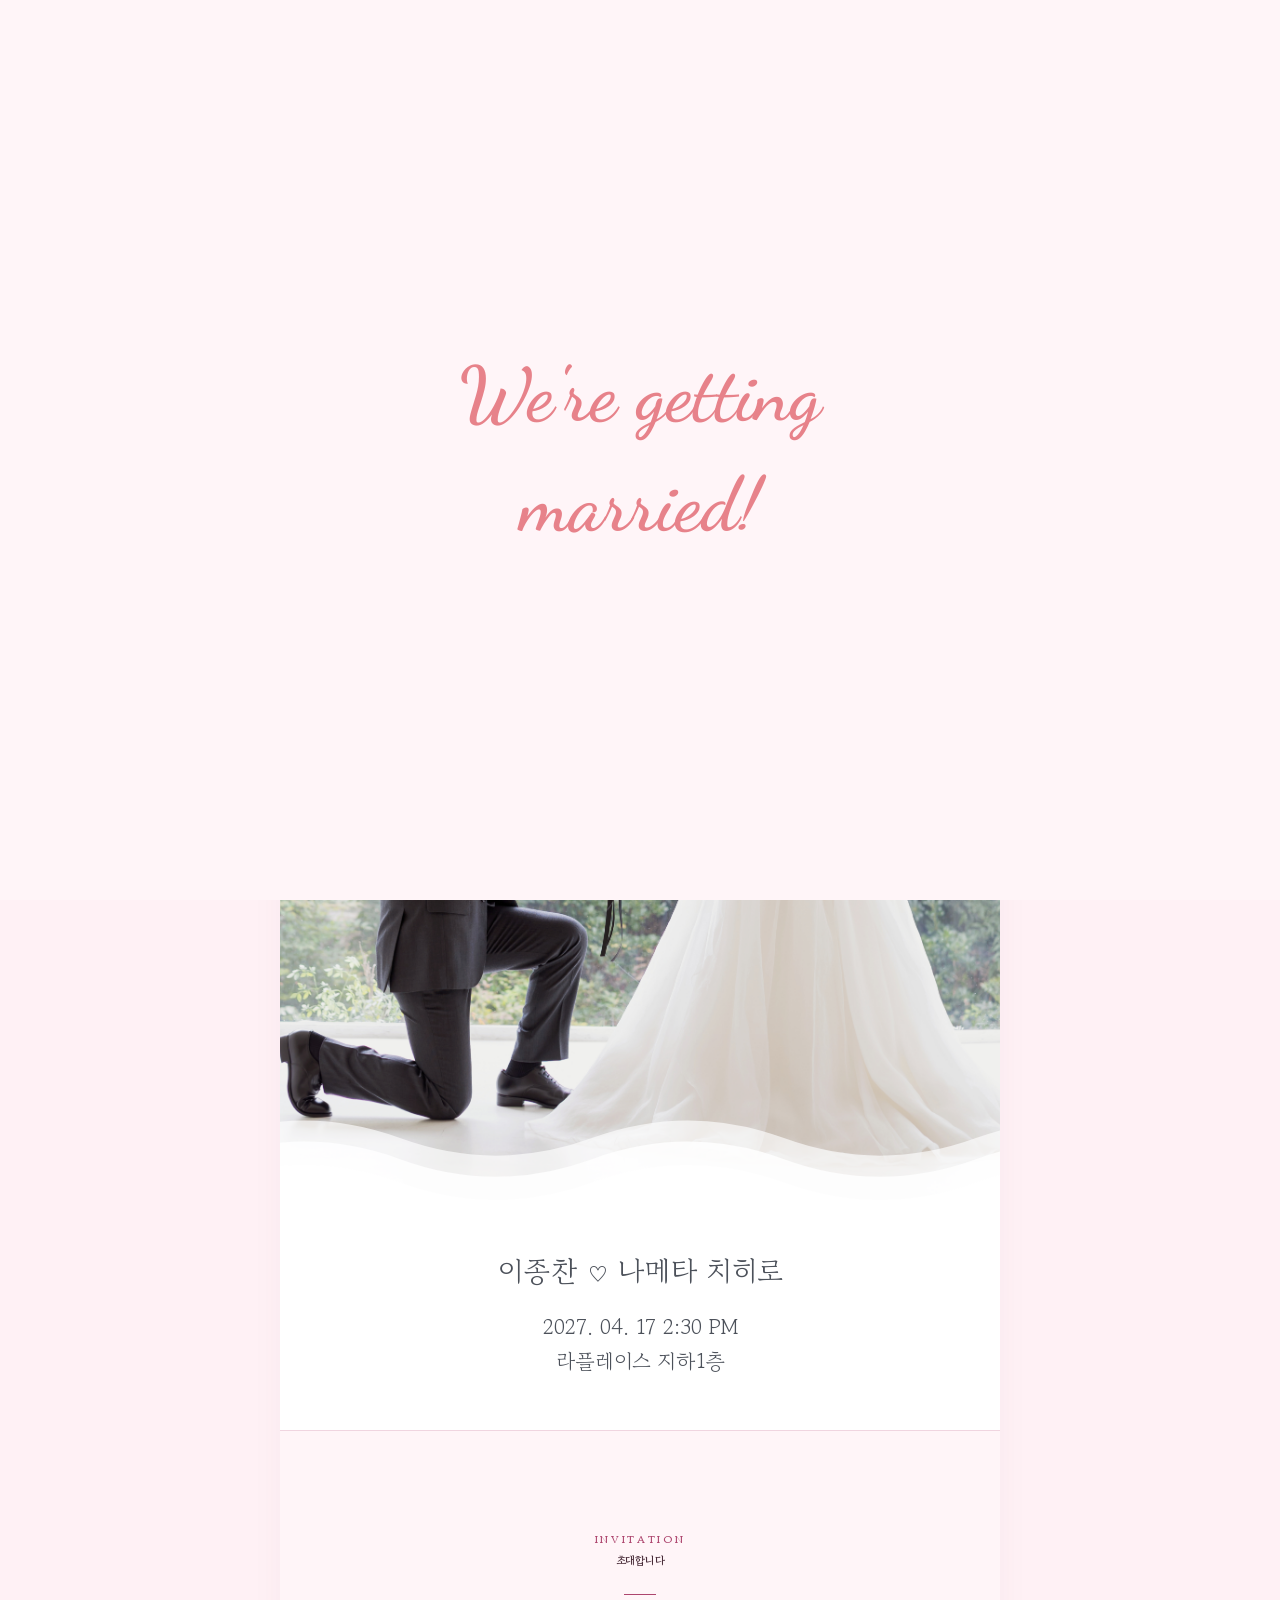
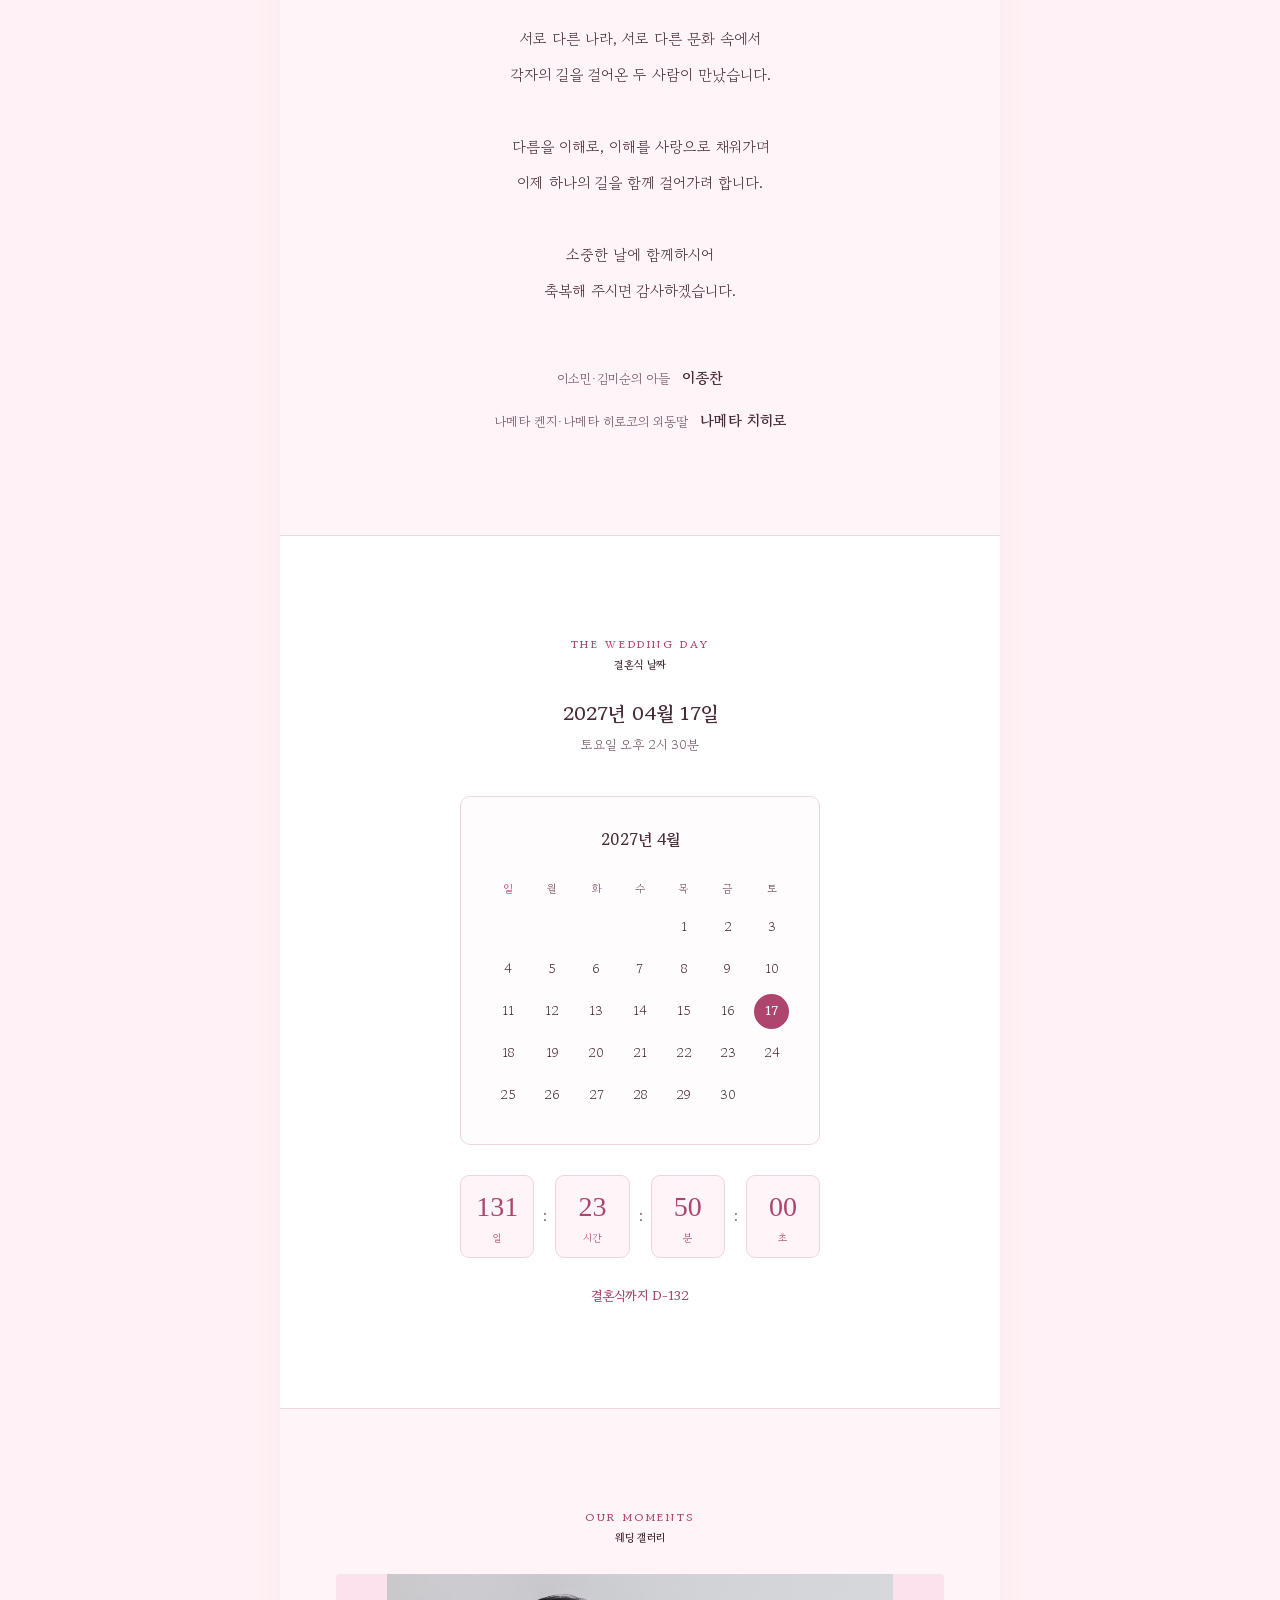
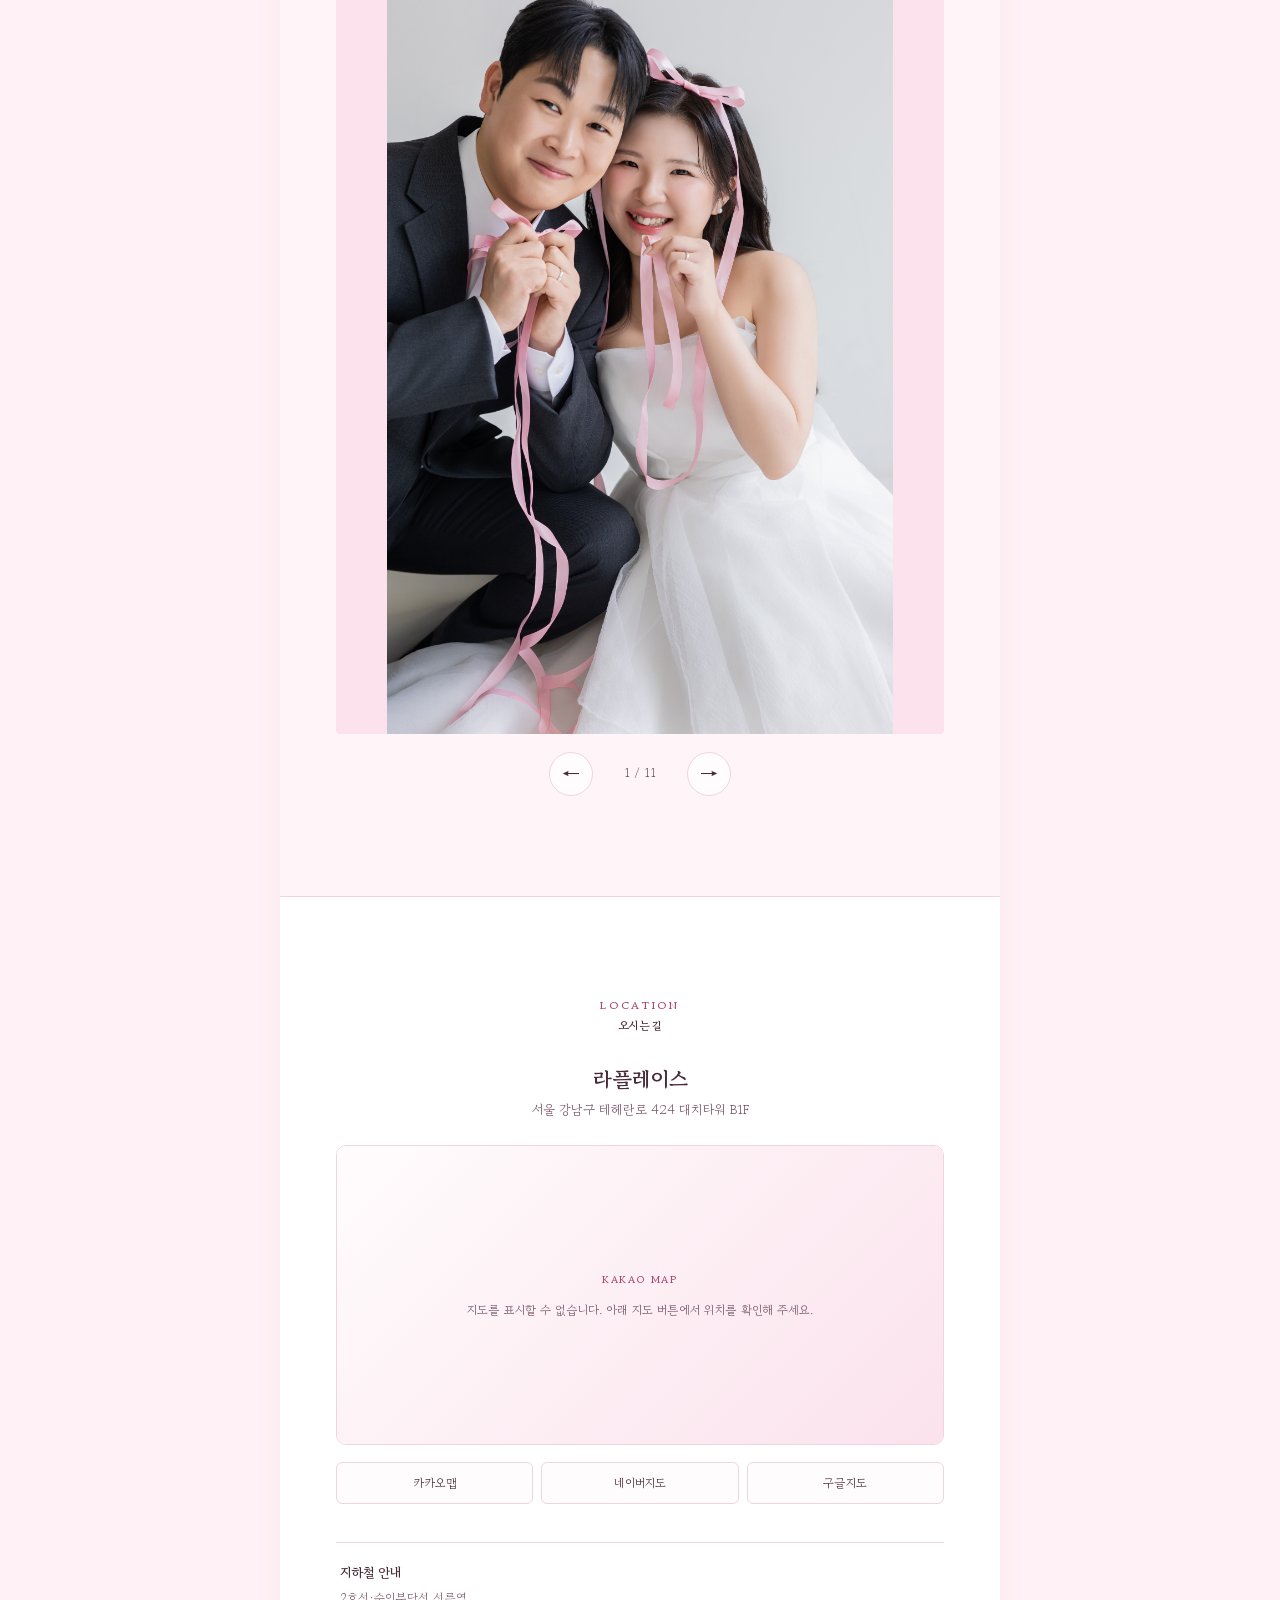
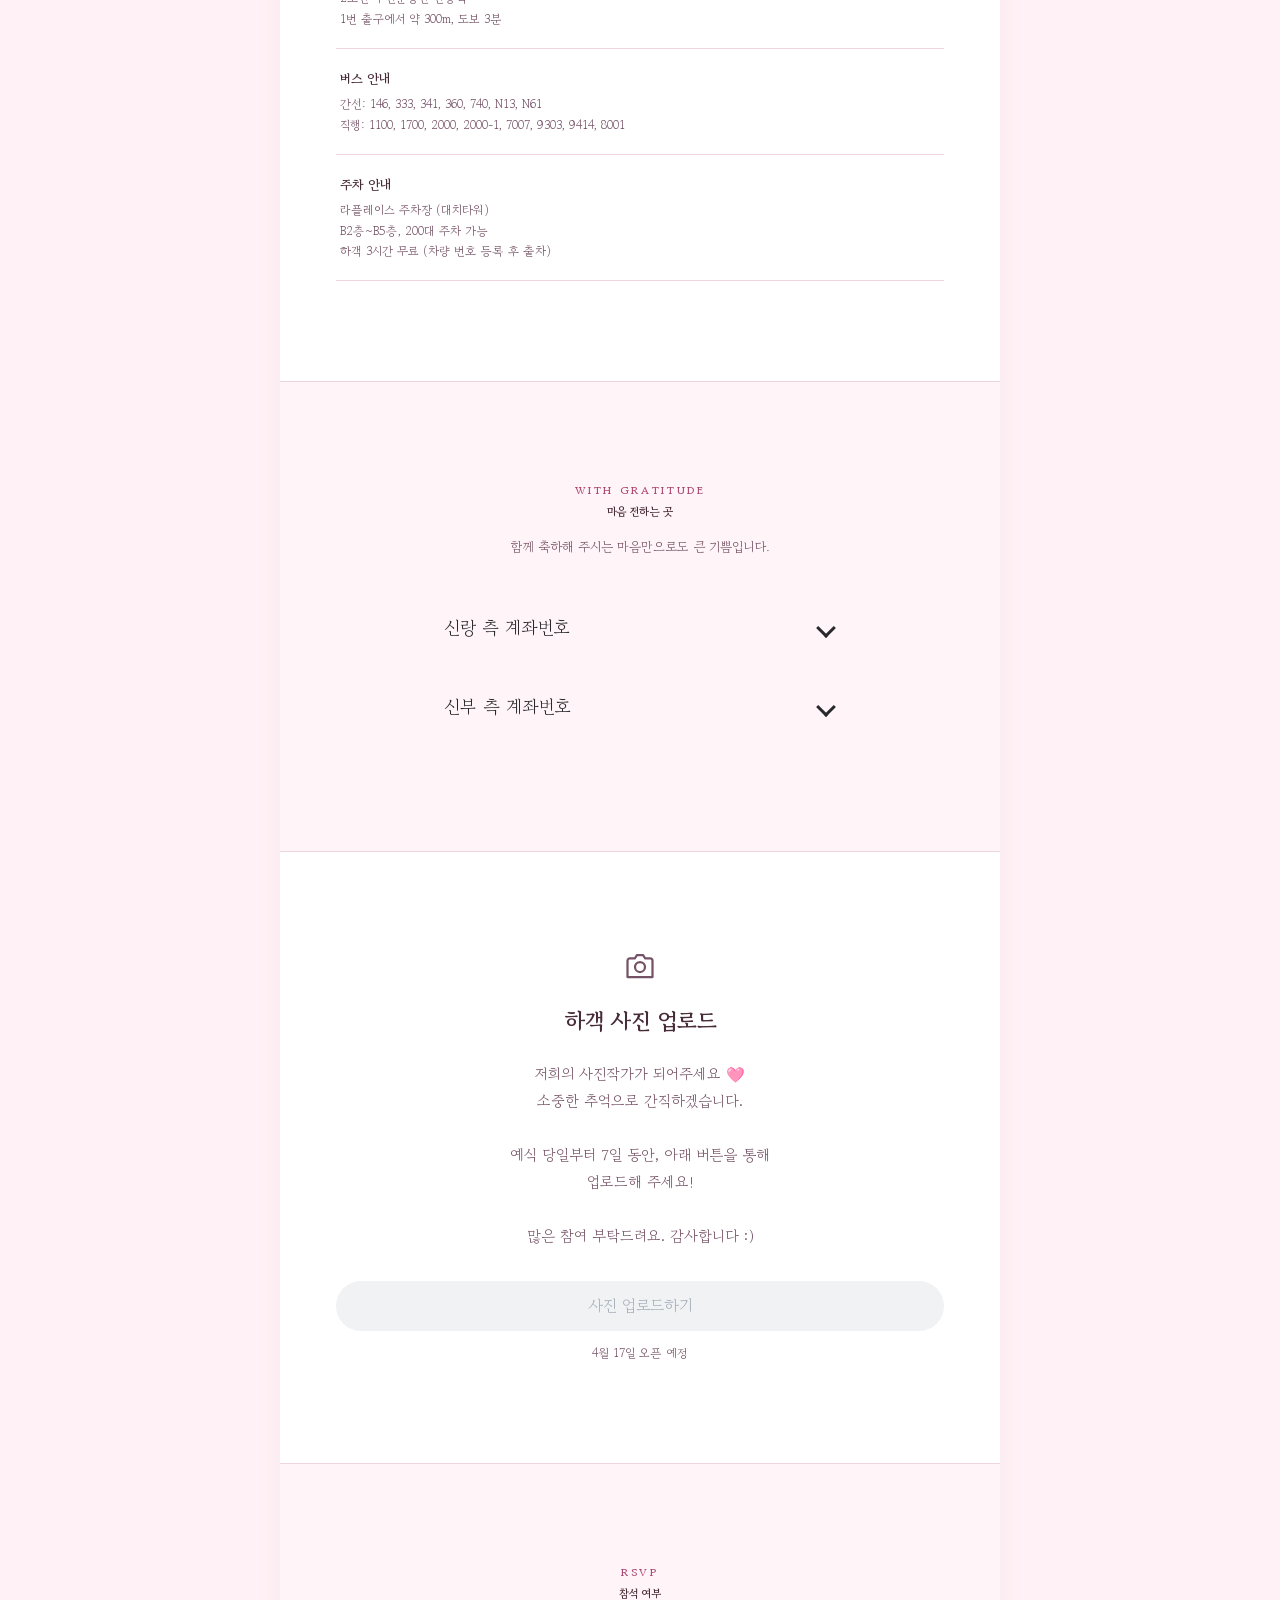
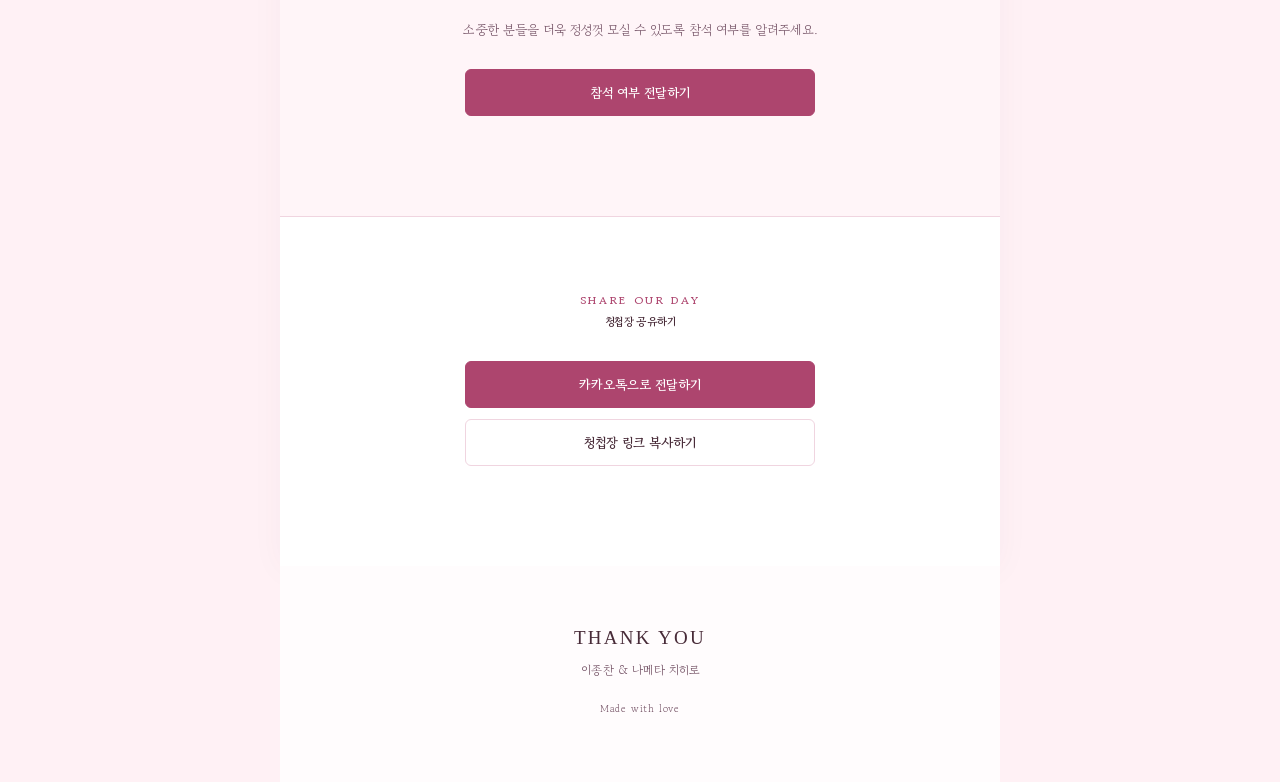
==== commit 0c3878f5: "Show airport routes as compact transfer and travel-time cards" ====
--- a/wedding-invitation/index.html
+++ b/wedding-invitation/index.html
@@ -15,9 +15,9 @@
     <meta property="og:description" content="2027년 4월 17일 토요일 14:30, 라플레이스" />
     <meta property="og:image" content="https://jong-chan.github.io/wedding-invitation/images/LSH_0001.jpg" />
     <link rel="preload" href="/wedding-invitation/fonts/DancingScript.ttf" as="font" type="font/ttf" crossorigin />
-    <link rel="stylesheet" href="/wedding-invitation/styles.css?v=airport-routes-20261115" />
-    <script src="/wedding-invitation/config.js?v=airport-routes-20261115" defer></script>
-    <script src="/wedding-invitation/app.js?v=airport-routes-20261115" defer></script>
+    <link rel="stylesheet" href="/wedding-invitation/styles.css?v=airport-route-cards-20261115" />
+    <script src="/wedding-invitation/config.js?v=airport-route-cards-20261115" defer></script>
+    <script src="/wedding-invitation/app.js?v=airport-route-cards-20261115" defer></script>
   </head>
   <body>
     <div class="invitation-intro" aria-hidden="true">
--- a/wedding-invitation/styles.css
+++ b/wedding-invitation/styles.css
@@ -147,12 +147,33 @@
 .transport-item { padding: 19px 4px; border-bottom: 1px solid var(--line); }
 .transport-item h3 { margin: 0 0 4px; font-size: 13px; font-weight: 650; }
 .transport-item p { margin: 0; color: var(--muted); font-size: 12px; white-space: pre-line; overflow-wrap: anywhere; }
-.airport-route-list { list-style: none; margin: 12px 0 0; padding: 0; }
-.airport-route { padding: 16px 0; border-bottom: 1px solid var(--line); }
-.airport-route:first-child { padding-top: 0; }
-.airport-route-title { margin: 0 0 8px; color: var(--text); font-size: 13px; font-weight: 700; line-height: 1.8; overflow-wrap: anywhere; }
-.transport-item .airport-route-steps { line-height: 1.9; word-break: normal; line-break: strict; }
-.transport-item .airport-route-note { margin-top: 14px; font-size: 11px; line-height: 1.9; }
+.airport-route-list { list-style: none; display: grid; gap: 16px; margin: 16px 0 0; padding: 0; }
+.airport-route { padding: 20px 18px; border: 1px solid var(--line); border-radius: 14px; background: #fff; color: #37434e; }
+.airport-route-header { display: flex; align-items: center; justify-content: space-between; gap: 8px; }
+.transport-item .airport-route-total { display: flex; align-items: baseline; gap: 3px; color: #273540; font-family: var(--font); font-size: 13px; line-height: 1.2; white-space: nowrap; }
+.airport-route-total strong { font-size: 32px; font-weight: 700; }
+.airport-route-approx { margin-right: 3px; color: var(--muted); font-size: 11px; }
+.airport-route-number { padding: 4px 7px; background: var(--section-bg); border-radius: 20px; color: var(--muted); font-size: 10px; white-space: nowrap; }
+.airport-route-title { margin: 8px 0 0; color: #697887; font-size: 11px; font-weight: 400; overflow-wrap: anywhere; }
+.airport-route-bar { display: flex; gap: 2px; height: 7px; margin: 16px 0 20px; border-radius: 8px; overflow: hidden; }
+.route-rail, .route-airport { --route-color: #559ecb; --route-soft: #eef7fc; }
+.route-line4 { --route-color: #169bc5; --route-soft: #edf8fc; }
+.route-line2 { --route-color: #329c59; --route-soft: #eef8f0; }
+.route-bus { --route-color: #416fca; --route-soft: #eef3fc; }
+.route-express { --route-color: #dc646a; --route-soft: #fff0f1; }
+.route-walk { --route-color: #9da7b3; --route-soft: #f2f4f7; }
+.airport-bar-segment { flex-basis: 0; min-width: 5px; background: var(--route-color); }
+.airport-stop { position: relative; color: #37434e; font-size: 13px; line-height: 1.7; overflow-wrap: anywhere; }
+.airport-start { padding-left: 18px; font-weight: 700; }
+.airport-stop::before { content: ""; position: absolute; left: -23px; top: .55em; width: 7px; height: 7px; border: 2px solid var(--route-color, #559ecb); border-radius: 50%; background: #fff; }
+.airport-start::before { left: -3px; }
+.airport-timeline { list-style: none; margin: 0 0 0 1px; padding: 0 0 0 17px; border-left: 2px solid #e8edf2; }
+.airport-leg { padding: 12px 0 0; }
+.airport-ride { display: flex; align-items: baseline; flex-wrap: wrap; gap: 5px 8px; margin-bottom: 6px; }
+.airport-transport { padding: 2px 7px; border-radius: 5px; color: var(--route-color); background: var(--route-soft); font-size: 11px; font-weight: 700; }
+.airport-leg-time { color: #697887; font-size: 11px; white-space: nowrap; }
+.transport-item .airport-route-note { margin-top: 14px; font-size: 10px; line-height: 1.8; }
+@media (max-width: 360px) { .airport-route { padding: 18px 12px; } .airport-route-total strong { font-size: 28px; } }
 
 .account-groups { margin: 35px auto 0; max-width: 440px; text-align: left; }
 .account-details { border: 0; border-radius: 10px; overflow: hidden; margin-bottom: 10px; color: #29292d; }
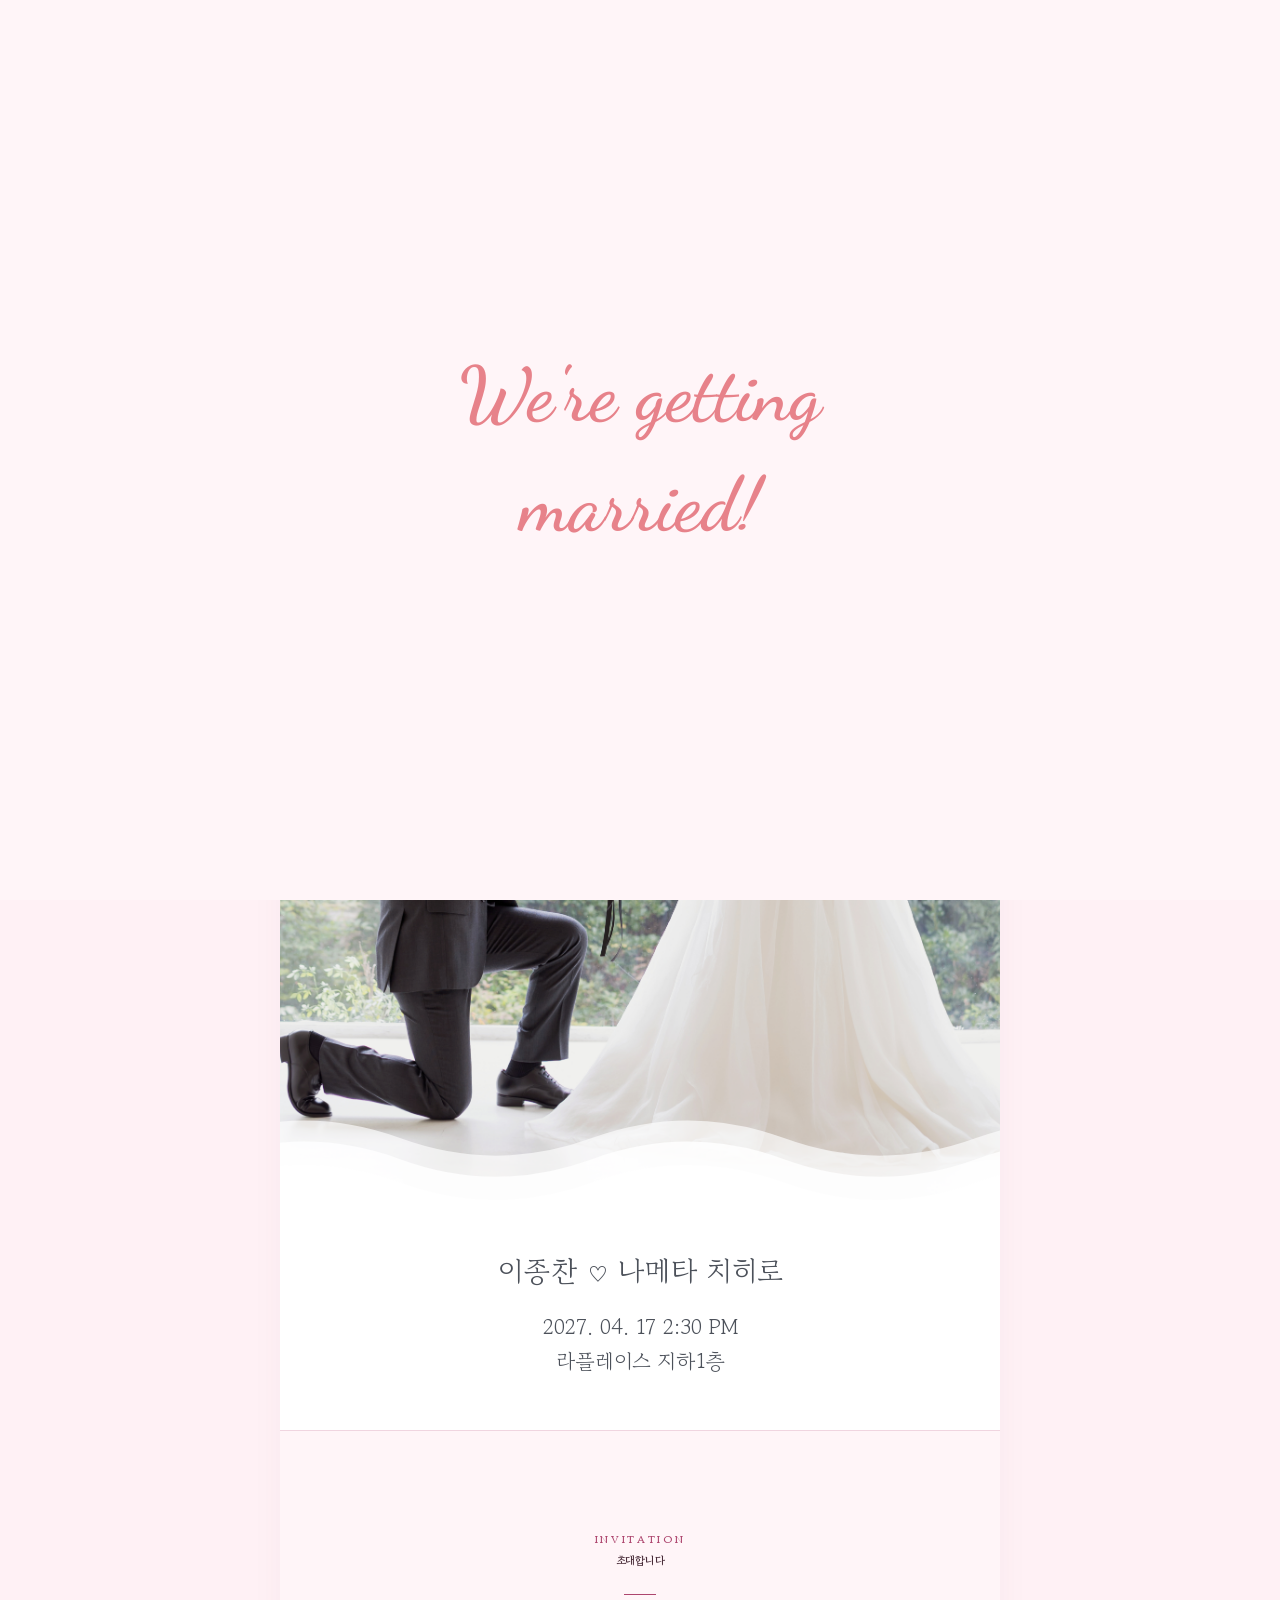
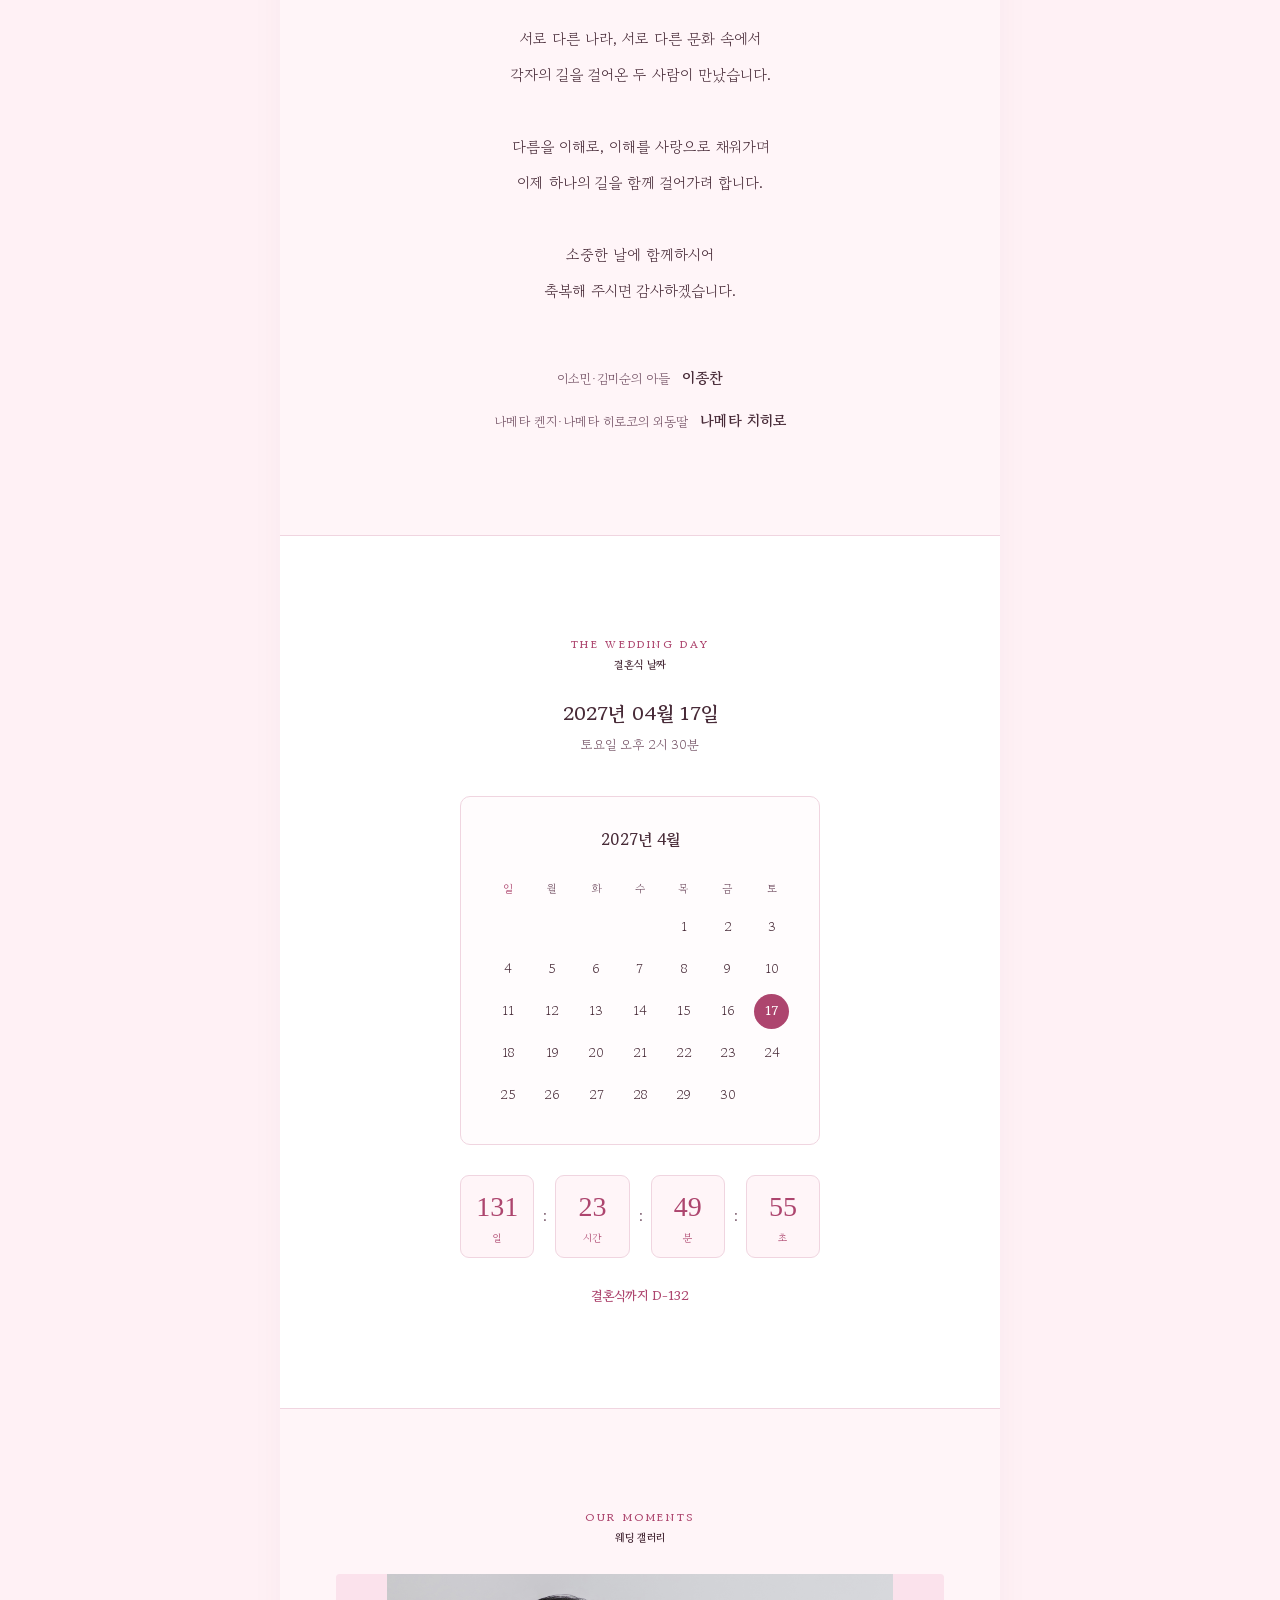
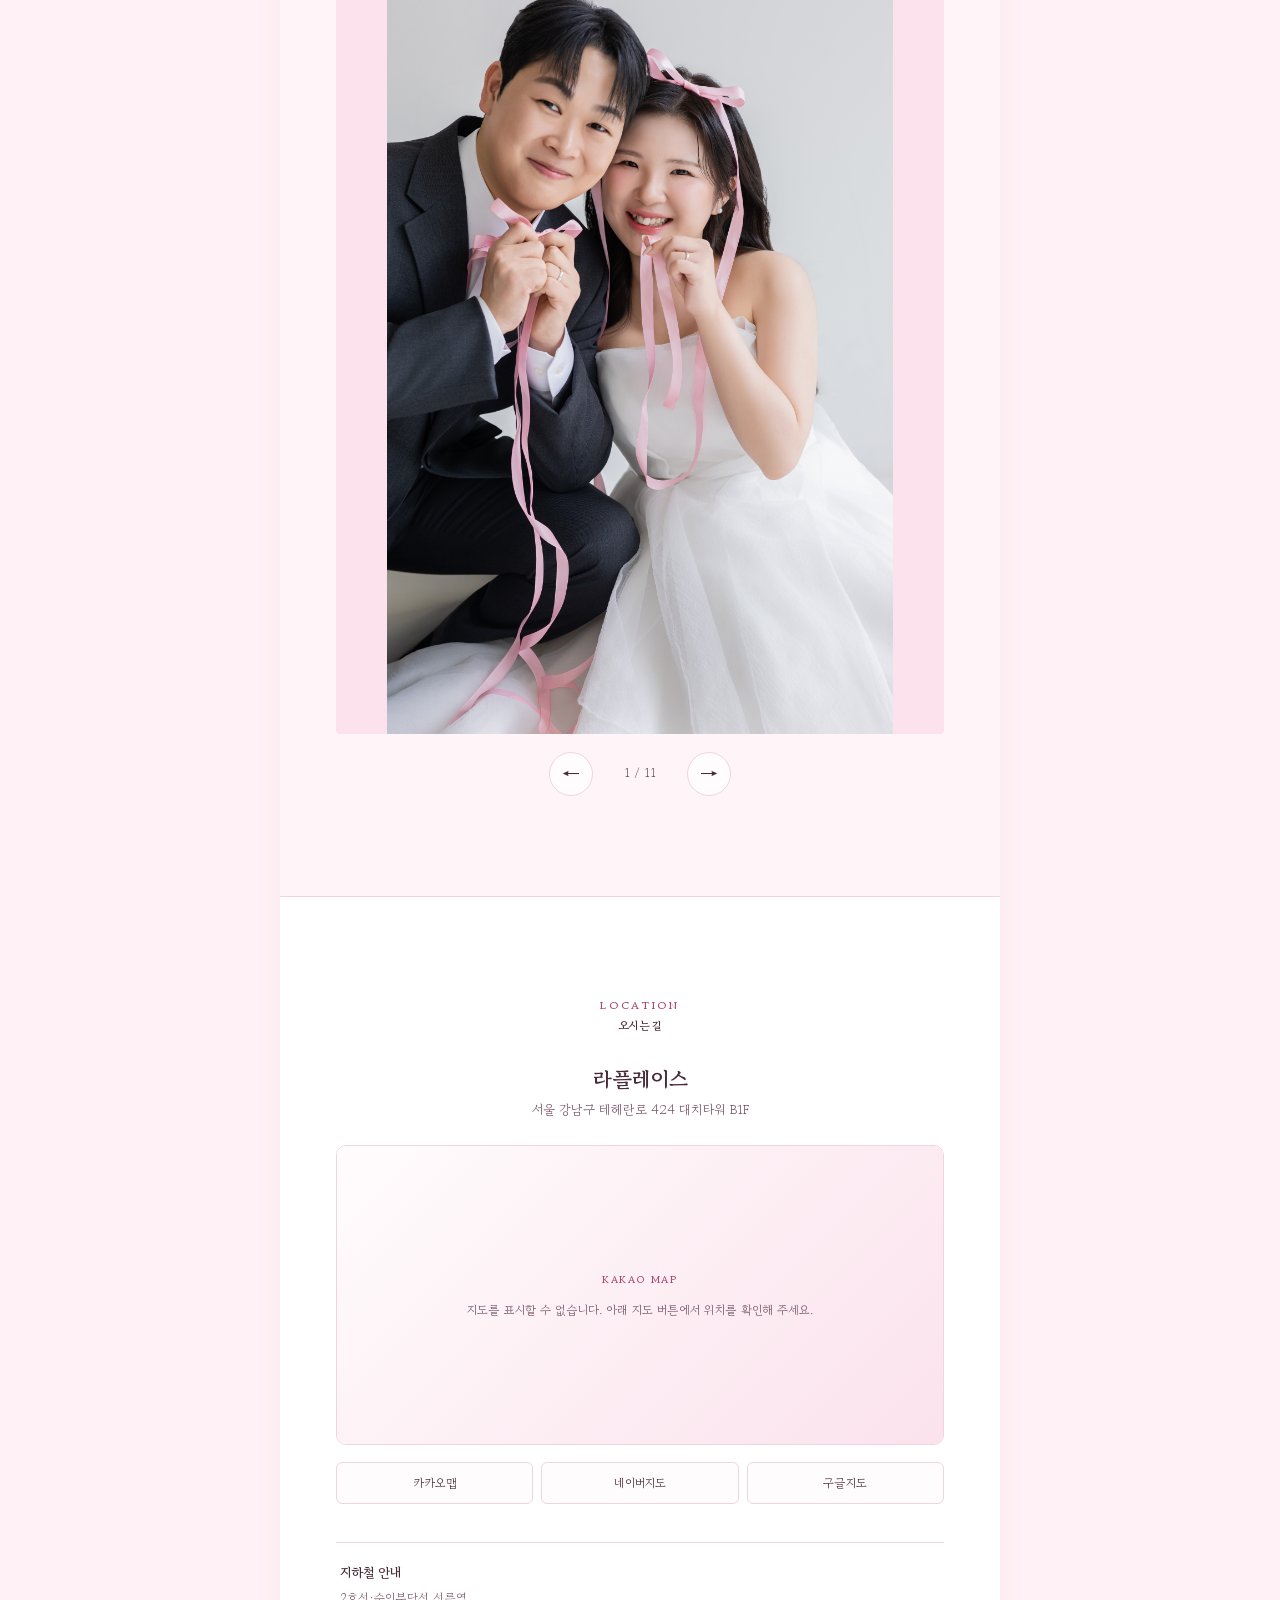
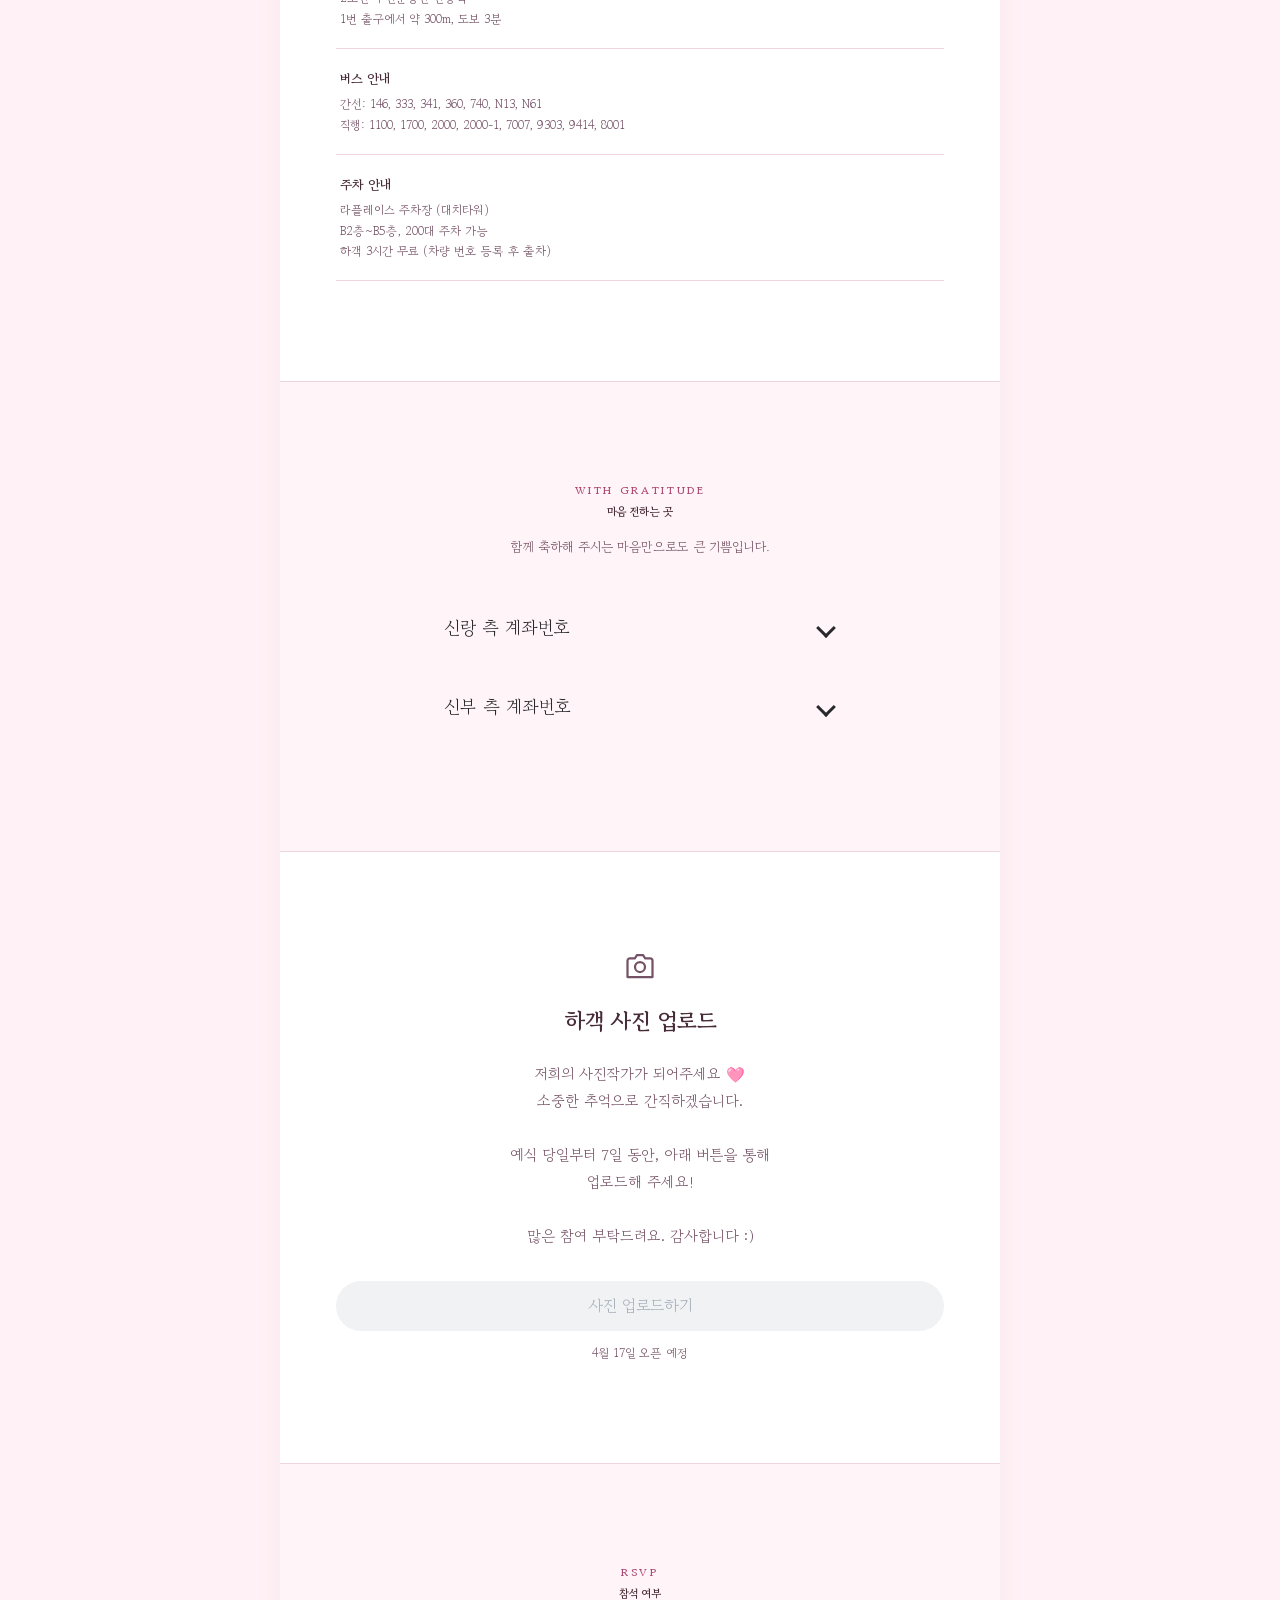
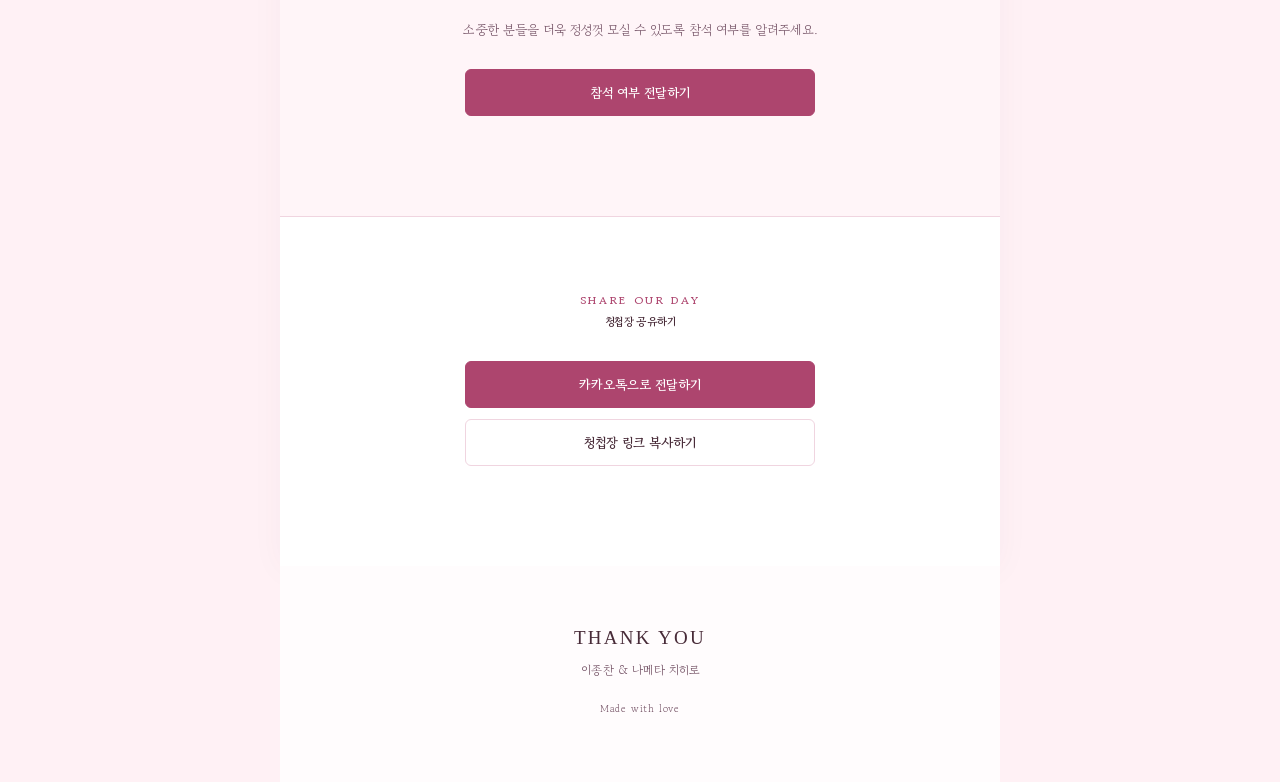
==== commit c02d0e88: "Simplify airport routes to text with travel times and bride contact note" ====
--- a/wedding-invitation/index.html
+++ b/wedding-invitation/index.html
@@ -15,9 +15,9 @@
     <meta property="og:description" content="2027년 4월 17일 토요일 14:30, 라플레이스" />
     <meta property="og:image" content="https://jong-chan.github.io/wedding-invitation/images/LSH_0001.jpg" />
     <link rel="preload" href="/wedding-invitation/fonts/DancingScript.ttf" as="font" type="font/ttf" crossorigin />
-    <link rel="stylesheet" href="/wedding-invitation/styles.css?v=airport-route-cards-20261115" />
-    <script src="/wedding-invitation/config.js?v=airport-route-cards-20261115" defer></script>
-    <script src="/wedding-invitation/app.js?v=airport-route-cards-20261115" defer></script>
+    <link rel="stylesheet" href="/wedding-invitation/styles.css?v=airport-route-text-20261115" />
+    <script src="/wedding-invitation/config.js?v=airport-route-text-20261115" defer></script>
+    <script src="/wedding-invitation/app.js?v=airport-route-text-20261115" defer></script>
   </head>
   <body>
     <div class="invitation-intro" aria-hidden="true">
--- a/wedding-invitation/styles.css
+++ b/wedding-invitation/styles.css
@@ -147,33 +147,13 @@
 .transport-item { padding: 19px 4px; border-bottom: 1px solid var(--line); }
 .transport-item h3 { margin: 0 0 4px; font-size: 13px; font-weight: 650; }
 .transport-item p { margin: 0; color: var(--muted); font-size: 12px; white-space: pre-line; overflow-wrap: anywhere; }
-.airport-route-list { list-style: none; display: grid; gap: 16px; margin: 16px 0 0; padding: 0; }
-.airport-route { padding: 20px 18px; border: 1px solid var(--line); border-radius: 14px; background: #fff; color: #37434e; }
-.airport-route-header { display: flex; align-items: center; justify-content: space-between; gap: 8px; }
-.transport-item .airport-route-total { display: flex; align-items: baseline; gap: 3px; color: #273540; font-family: var(--font); font-size: 13px; line-height: 1.2; white-space: nowrap; }
-.airport-route-total strong { font-size: 32px; font-weight: 700; }
-.airport-route-approx { margin-right: 3px; color: var(--muted); font-size: 11px; }
-.airport-route-number { padding: 4px 7px; background: var(--section-bg); border-radius: 20px; color: var(--muted); font-size: 10px; white-space: nowrap; }
-.airport-route-title { margin: 8px 0 0; color: #697887; font-size: 11px; font-weight: 400; overflow-wrap: anywhere; }
-.airport-route-bar { display: flex; gap: 2px; height: 7px; margin: 16px 0 20px; border-radius: 8px; overflow: hidden; }
-.route-rail, .route-airport { --route-color: #559ecb; --route-soft: #eef7fc; }
-.route-line4 { --route-color: #169bc5; --route-soft: #edf8fc; }
-.route-line2 { --route-color: #329c59; --route-soft: #eef8f0; }
-.route-bus { --route-color: #416fca; --route-soft: #eef3fc; }
-.route-express { --route-color: #dc646a; --route-soft: #fff0f1; }
-.route-walk { --route-color: #9da7b3; --route-soft: #f2f4f7; }
-.airport-bar-segment { flex-basis: 0; min-width: 5px; background: var(--route-color); }
-.airport-stop { position: relative; color: #37434e; font-size: 13px; line-height: 1.7; overflow-wrap: anywhere; }
-.airport-start { padding-left: 18px; font-weight: 700; }
-.airport-stop::before { content: ""; position: absolute; left: -23px; top: .55em; width: 7px; height: 7px; border: 2px solid var(--route-color, #559ecb); border-radius: 50%; background: #fff; }
-.airport-start::before { left: -3px; }
-.airport-timeline { list-style: none; margin: 0 0 0 1px; padding: 0 0 0 17px; border-left: 2px solid #e8edf2; }
-.airport-leg { padding: 12px 0 0; }
-.airport-ride { display: flex; align-items: baseline; flex-wrap: wrap; gap: 5px 8px; margin-bottom: 6px; }
-.airport-transport { padding: 2px 7px; border-radius: 5px; color: var(--route-color); background: var(--route-soft); font-size: 11px; font-weight: 700; }
-.airport-leg-time { color: #697887; font-size: 11px; white-space: nowrap; }
+.airport-route-list { list-style: none; margin: 12px 0 0; padding: 0; }
+.airport-route { padding: 14px 0; border-bottom: 1px solid var(--line); }
+.airport-route:first-child { padding-top: 0; }
+.airport-route-title { margin: 0 0 6px; color: var(--text); font-size: 13px; font-weight: 700; line-height: 1.8; overflow-wrap: anywhere; }
+.transport-item .airport-route-path { line-height: 1.9; word-break: normal; line-break: strict; }
 .transport-item .airport-route-note { margin-top: 14px; font-size: 10px; line-height: 1.8; }
-@media (max-width: 360px) { .airport-route { padding: 18px 12px; } .airport-route-total strong { font-size: 28px; } }
+.transport-item .airport-route-contact { margin-top: 16px; color: var(--accent); font-size: 13px; font-weight: 700; }
 
 .account-groups { margin: 35px auto 0; max-width: 440px; text-align: left; }
 .account-details { border: 0; border-radius: 10px; overflow: hidden; margin-bottom: 10px; color: #29292d; }
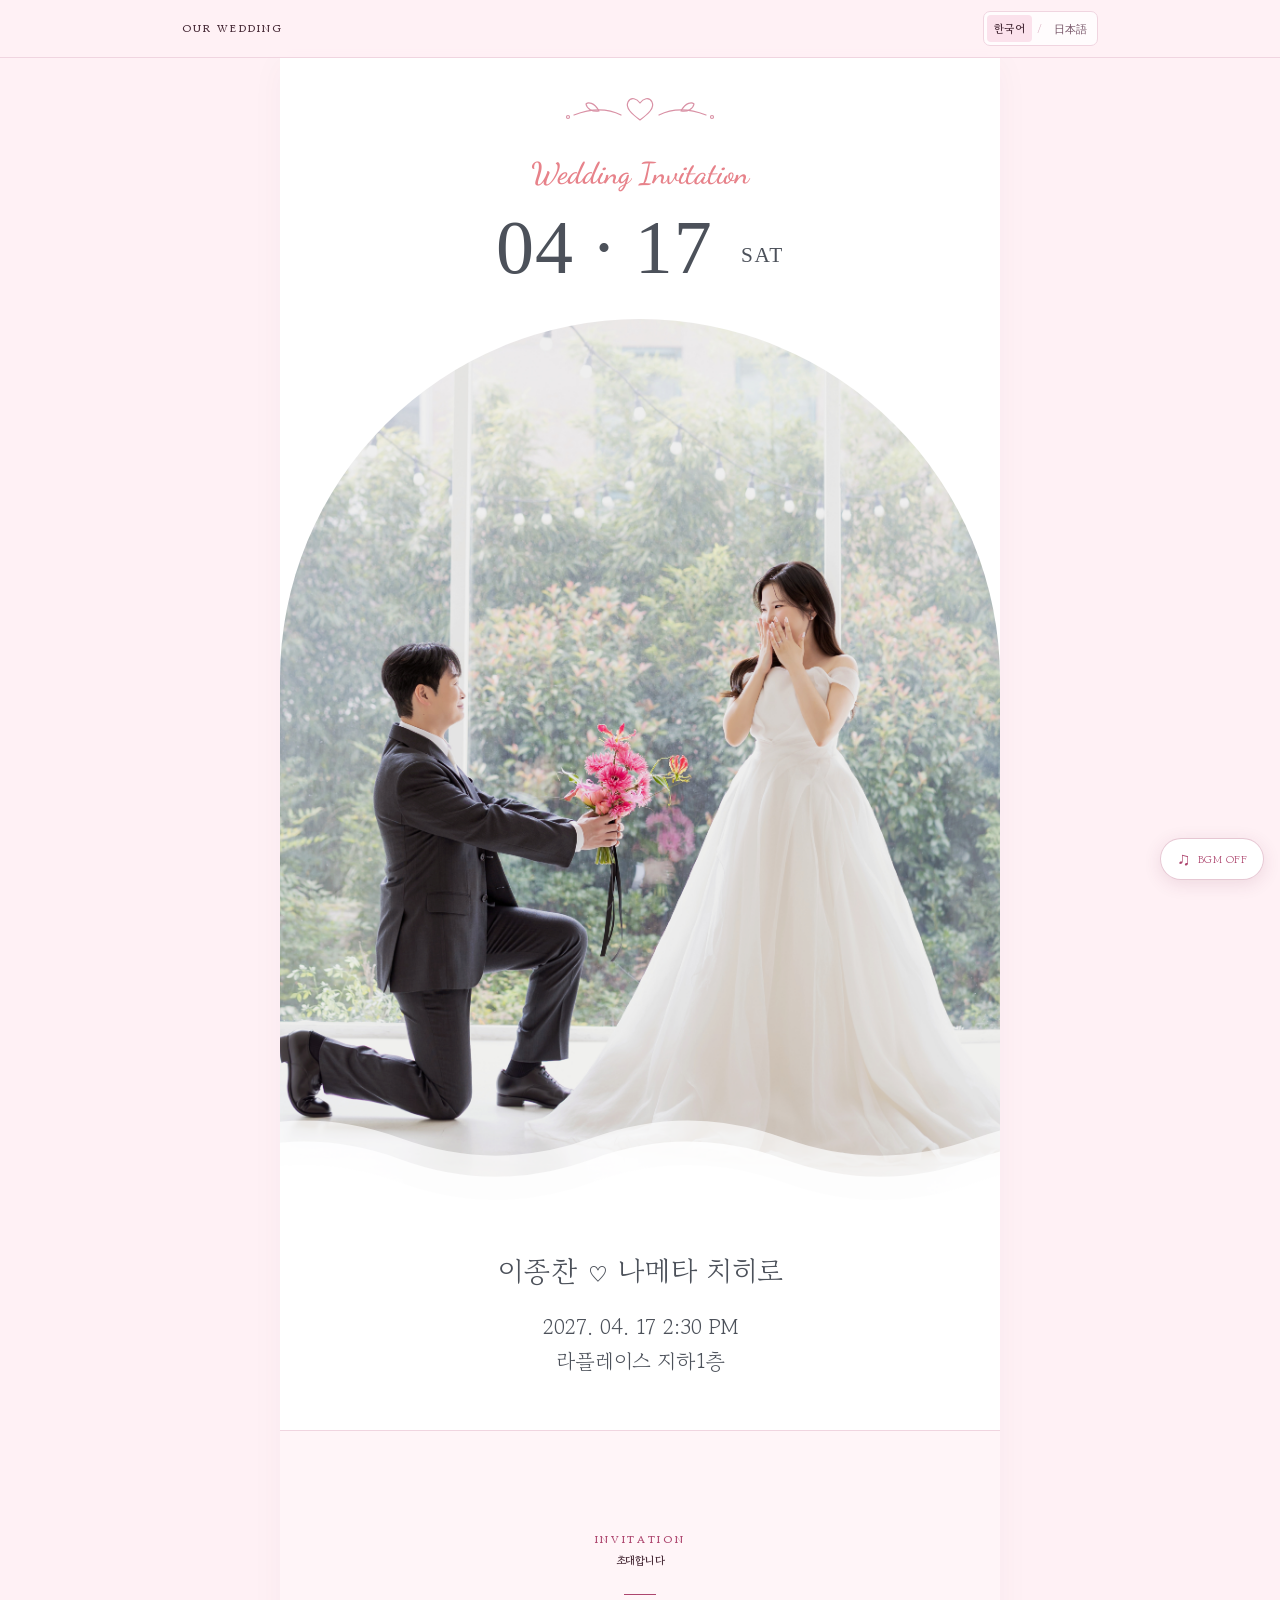
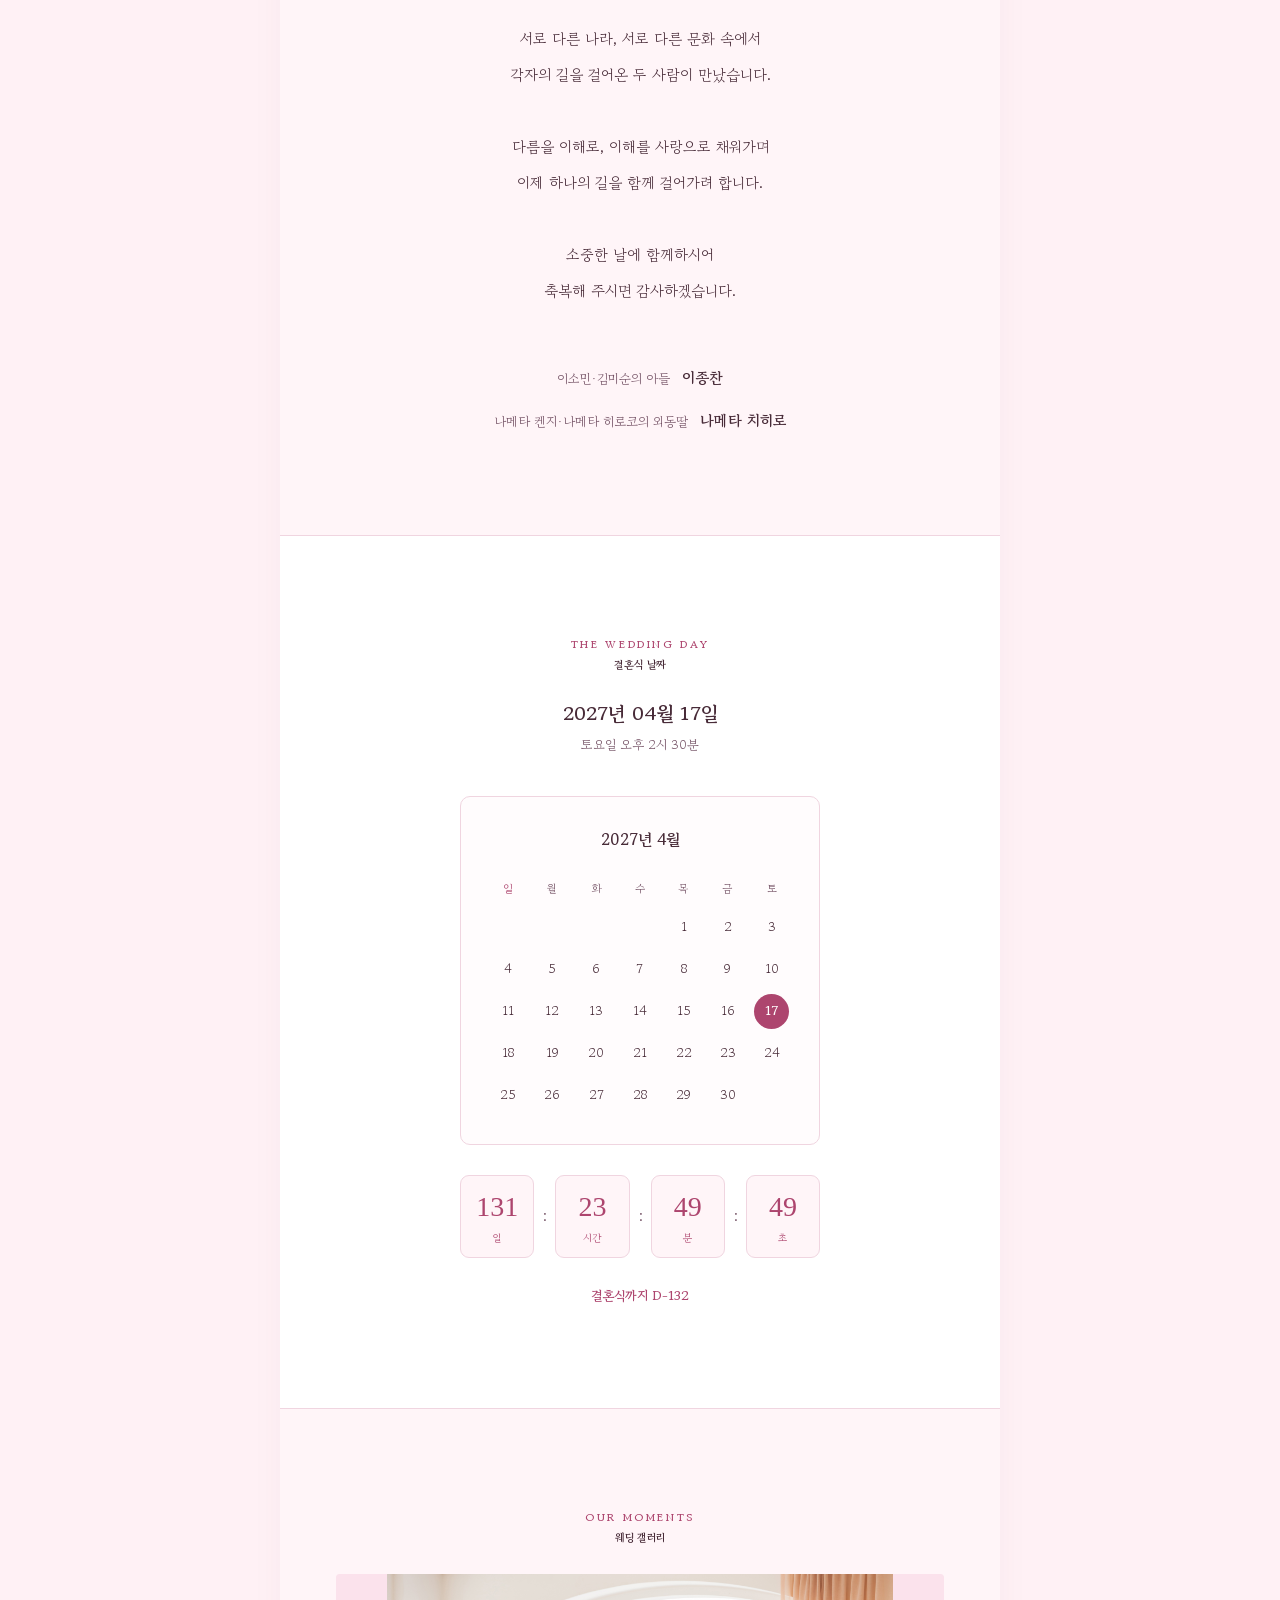
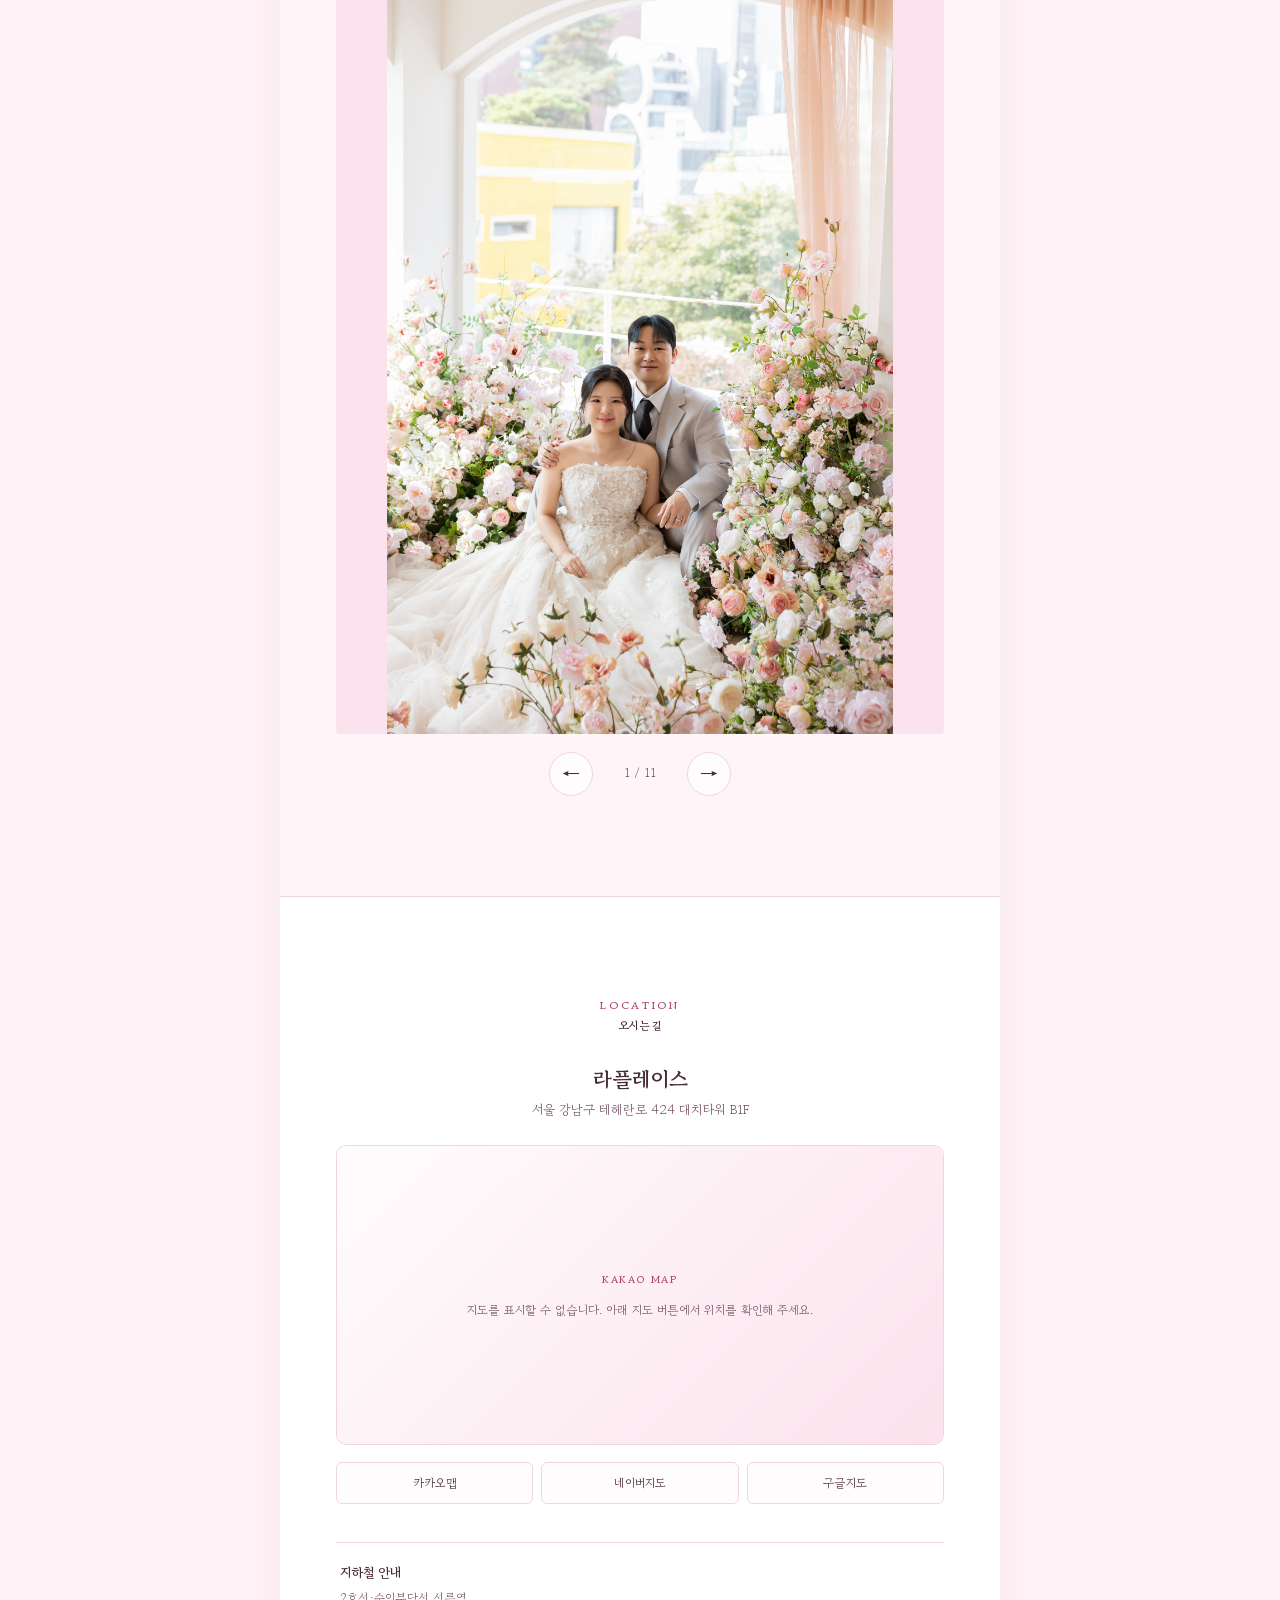
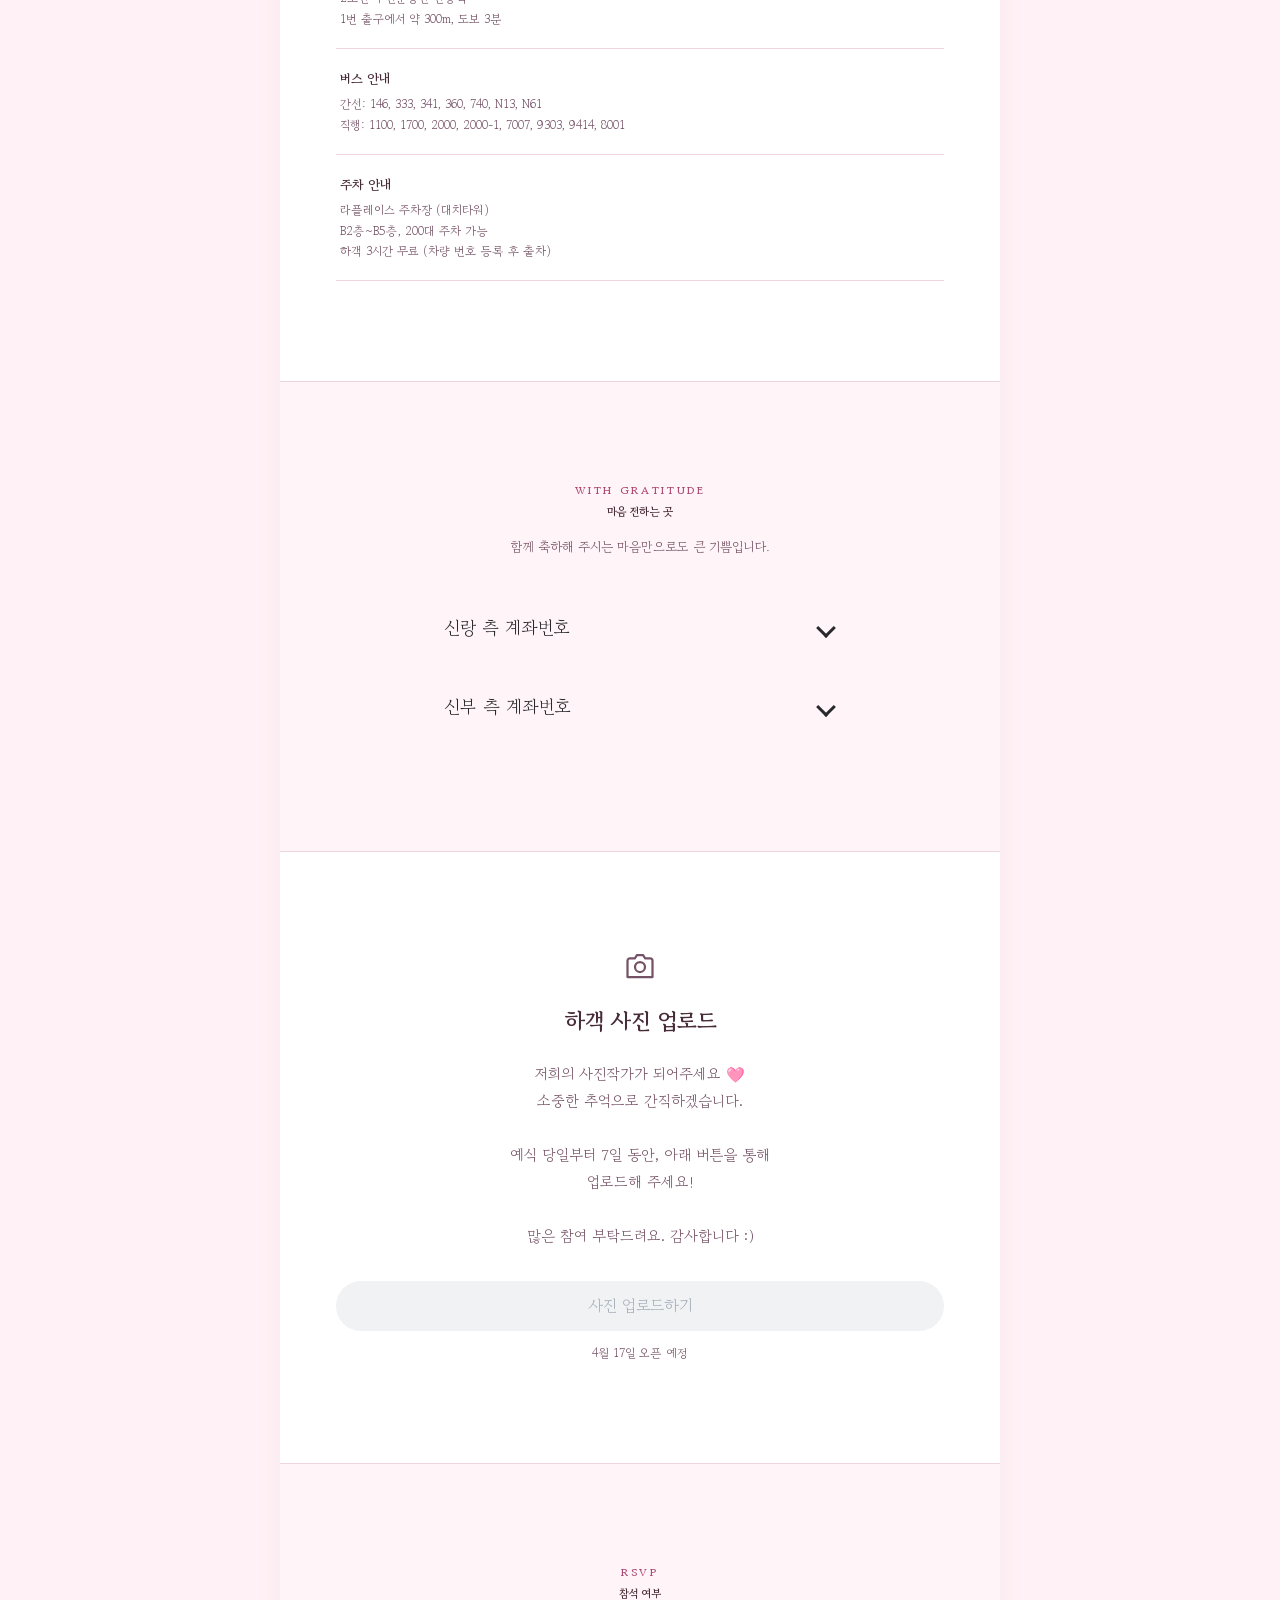
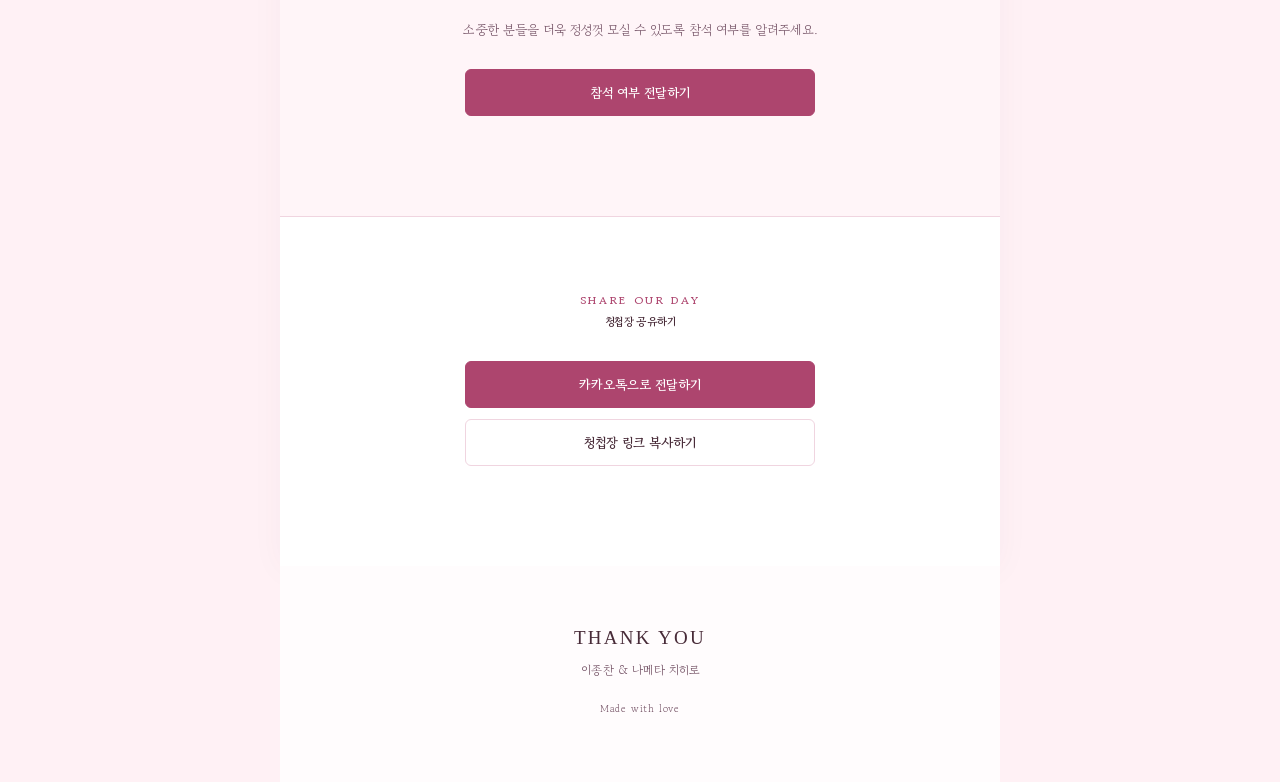
==== commit 68479511: "Add SAT to hero date and move third gallery photo to first" ====
--- a/wedding-invitation/index.html
+++ b/wedding-invitation/index.html
@@ -15,9 +15,9 @@
     <meta property="og:description" content="2027년 4월 17일 토요일 14:30, 라플레이스" />
     <meta property="og:image" content="https://jong-chan.github.io/wedding-invitation/images/LSH_0001.jpg" />
     <link rel="preload" href="/wedding-invitation/fonts/DancingScript.ttf" as="font" type="font/ttf" crossorigin />
-    <link rel="stylesheet" href="/wedding-invitation/styles.css?v=airport-route-text-20261115" />
-    <script src="/wedding-invitation/config.js?v=airport-route-text-20261115" defer></script>
-    <script src="/wedding-invitation/app.js?v=airport-route-text-20261115" defer></script>
+    <link rel="stylesheet" href="/wedding-invitation/styles.css?v=weekday-gallery-order-20261115" />
+    <script src="/wedding-invitation/config.js?v=weekday-gallery-order-20261115" defer></script>
+    <script src="/wedding-invitation/app.js?v=weekday-gallery-order-20261115" defer></script>
   </head>
   <body>
     <div class="invitation-intro" aria-hidden="true">
@@ -52,7 +52,7 @@
           <circle cx="14" cy="31" r="1.5" /><circle cx="158" cy="31" r="1.5" />
         </svg>
         <p class="hero-eyebrow">Wedding Invitation</p>
-        <h1 class="hero-date" id="heroDate">04 · 17</h1>
+        <h1 class="hero-date" id="heroDate">04 · 17 <span class="hero-weekday">SAT</span></h1>
         <div class="hero-photo-frame">
           <div id="heroPhoto" class="hero-photo photo-placeholder" aria-label="메인 사진 영역" data-i18n-aria="mainPhotoAria">
             <span class="placeholder-kicker">MAIN PHOTO</span>
--- a/wedding-invitation/styles.css
+++ b/wedding-invitation/styles.css
@@ -72,6 +72,7 @@
 .hero-ornament { display: block; width: 172px; height: 46px; margin: 0 auto 20px; color: #d991a5; fill: none; stroke: currentColor; stroke-width: 1.2; stroke-linecap: round; stroke-linejoin: round; }
 .hero-eyebrow { margin: 0; font: 600 clamp(24px, 4vw, 30px)/1.4 "Dancing Script", cursive; color: #e7828a; }
 .hero-date { margin: 10px 0 28px; font: 400 clamp(52px, 10vw, 76px)/1.15 Georgia, serif; letter-spacing: .015em; color: #4c515a; }
+.hero-weekday { display: inline-block; margin-left: 8px; font-size: .28em; letter-spacing: .08em; vertical-align: middle; }
 .hero-photo-frame { position: relative; isolation: isolate; }
 /* 사진의 세로 비율을 유지하고 윗부분을 반원 아치로 표시합니다. */
 .hero-photo { position: relative; overflow: hidden; width: 100%; aspect-ratio: 4 / 5; border-radius: 50% 50% 0 0 / 40% 40% 0 0; }
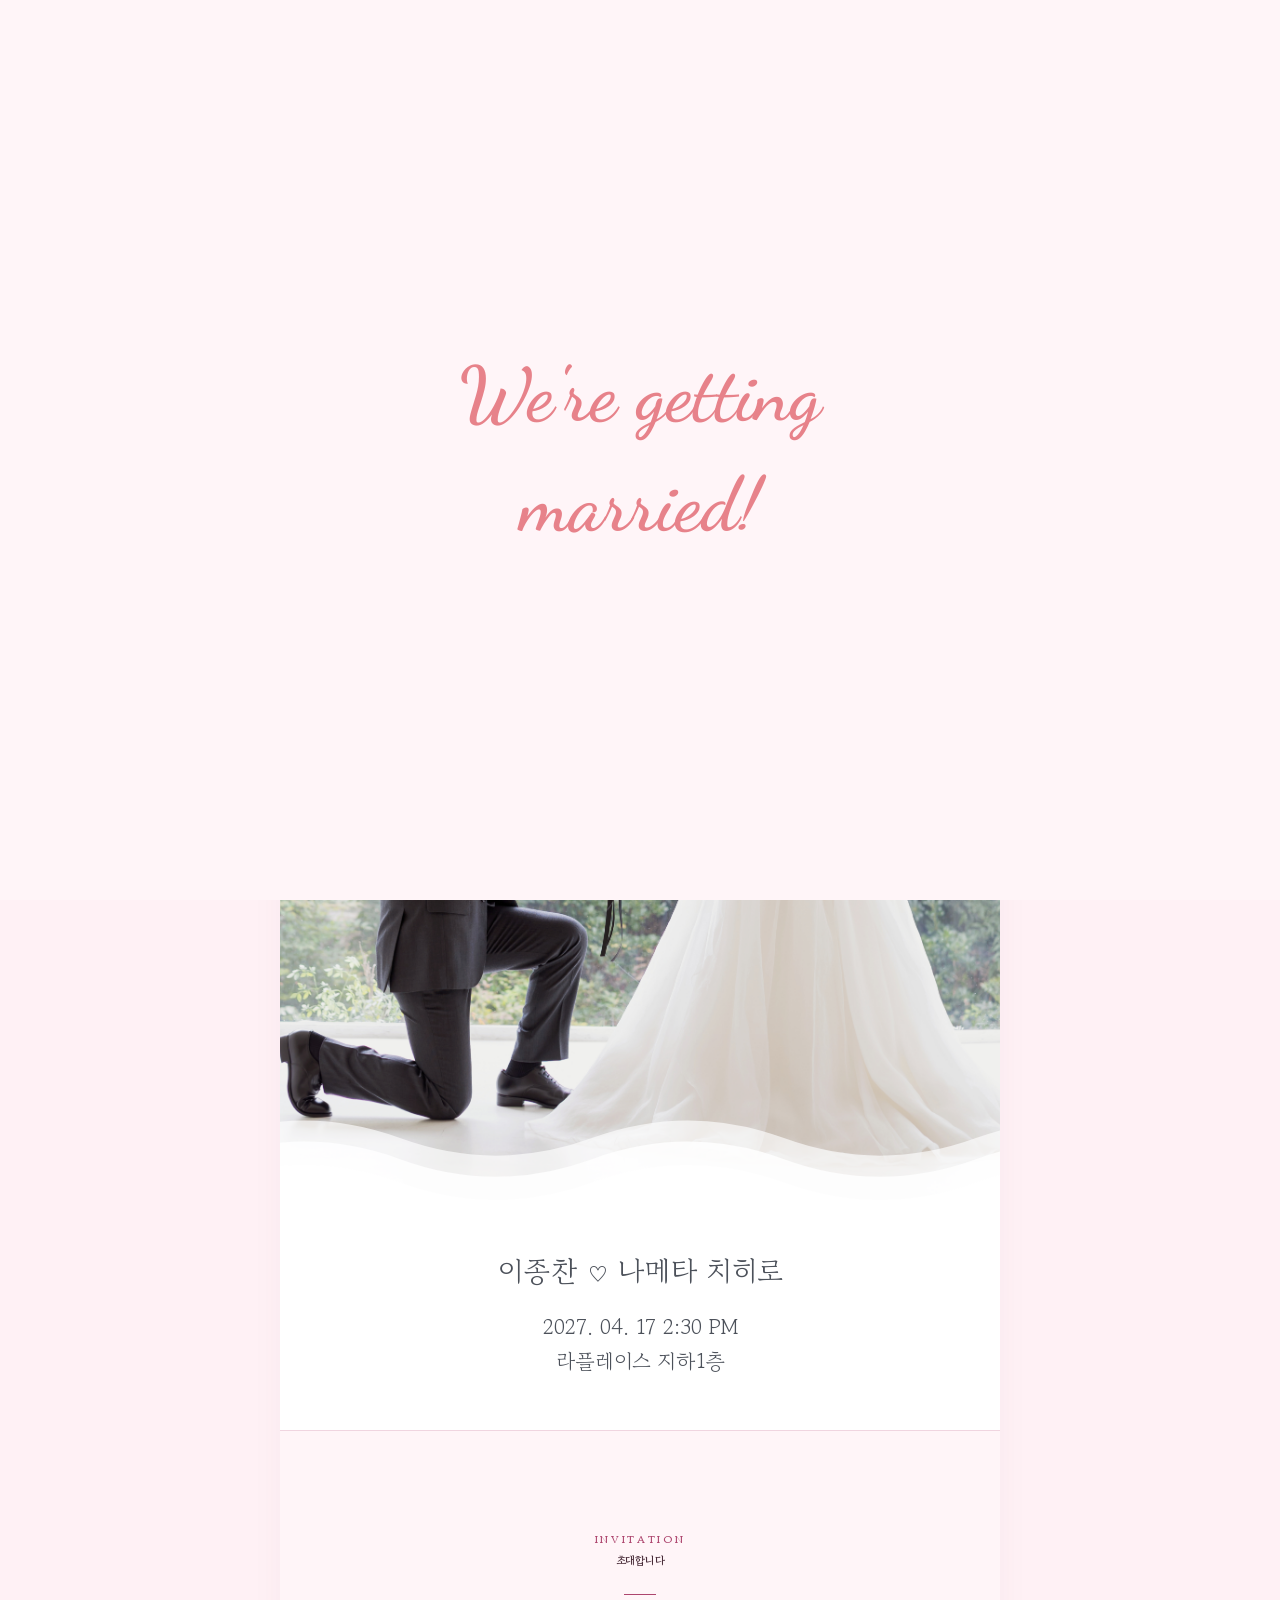
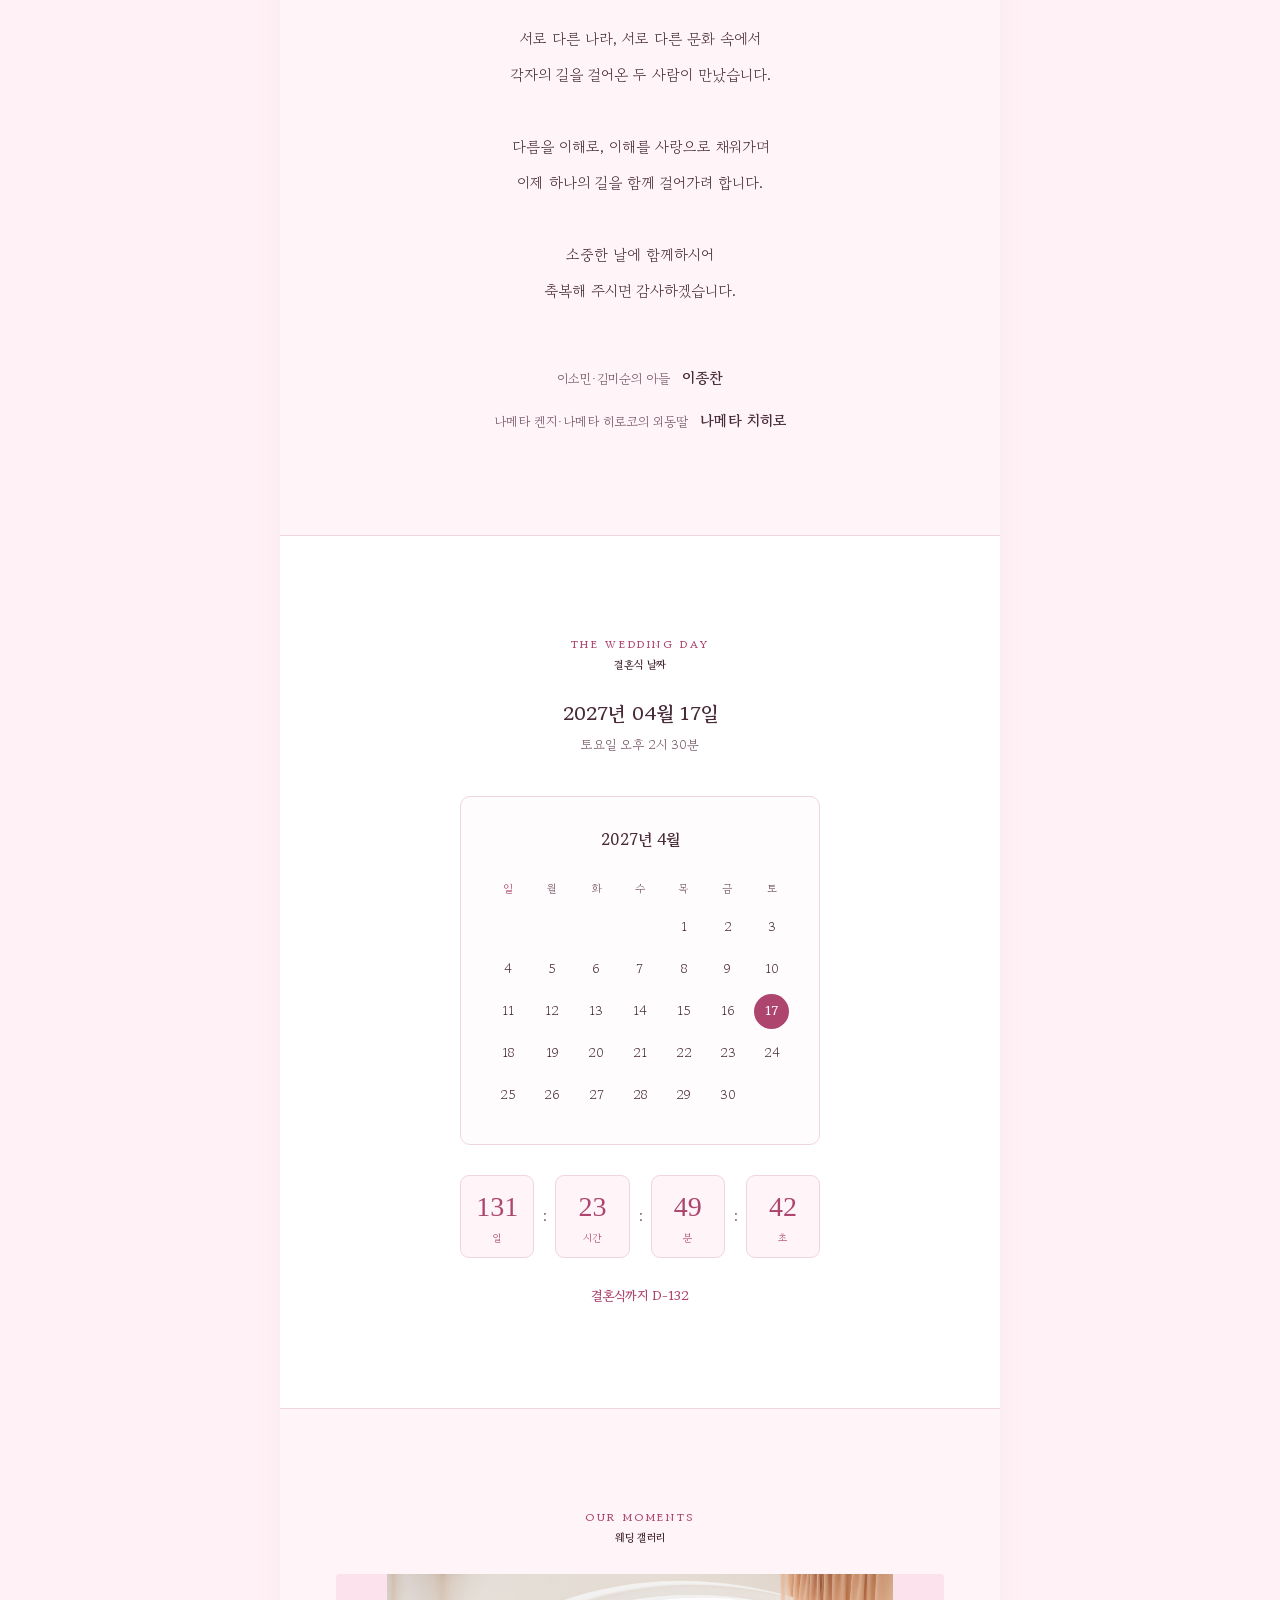
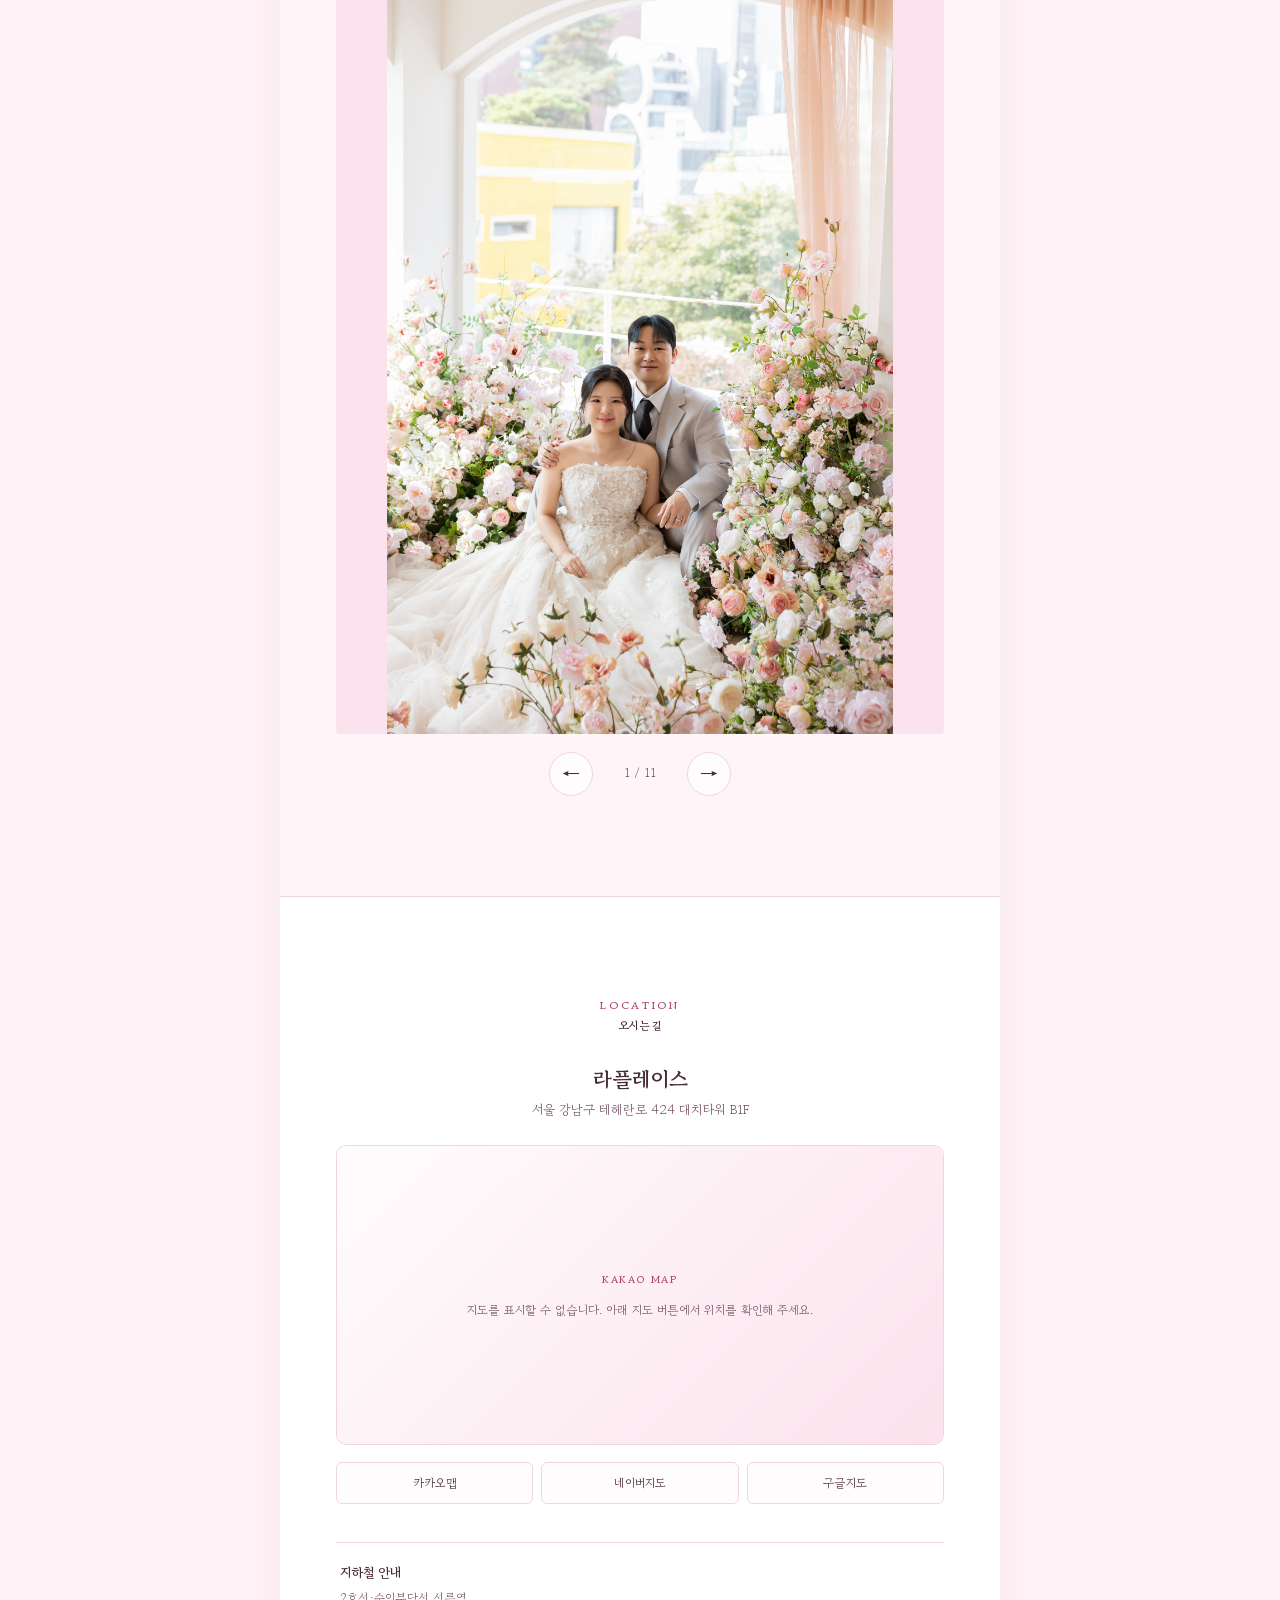
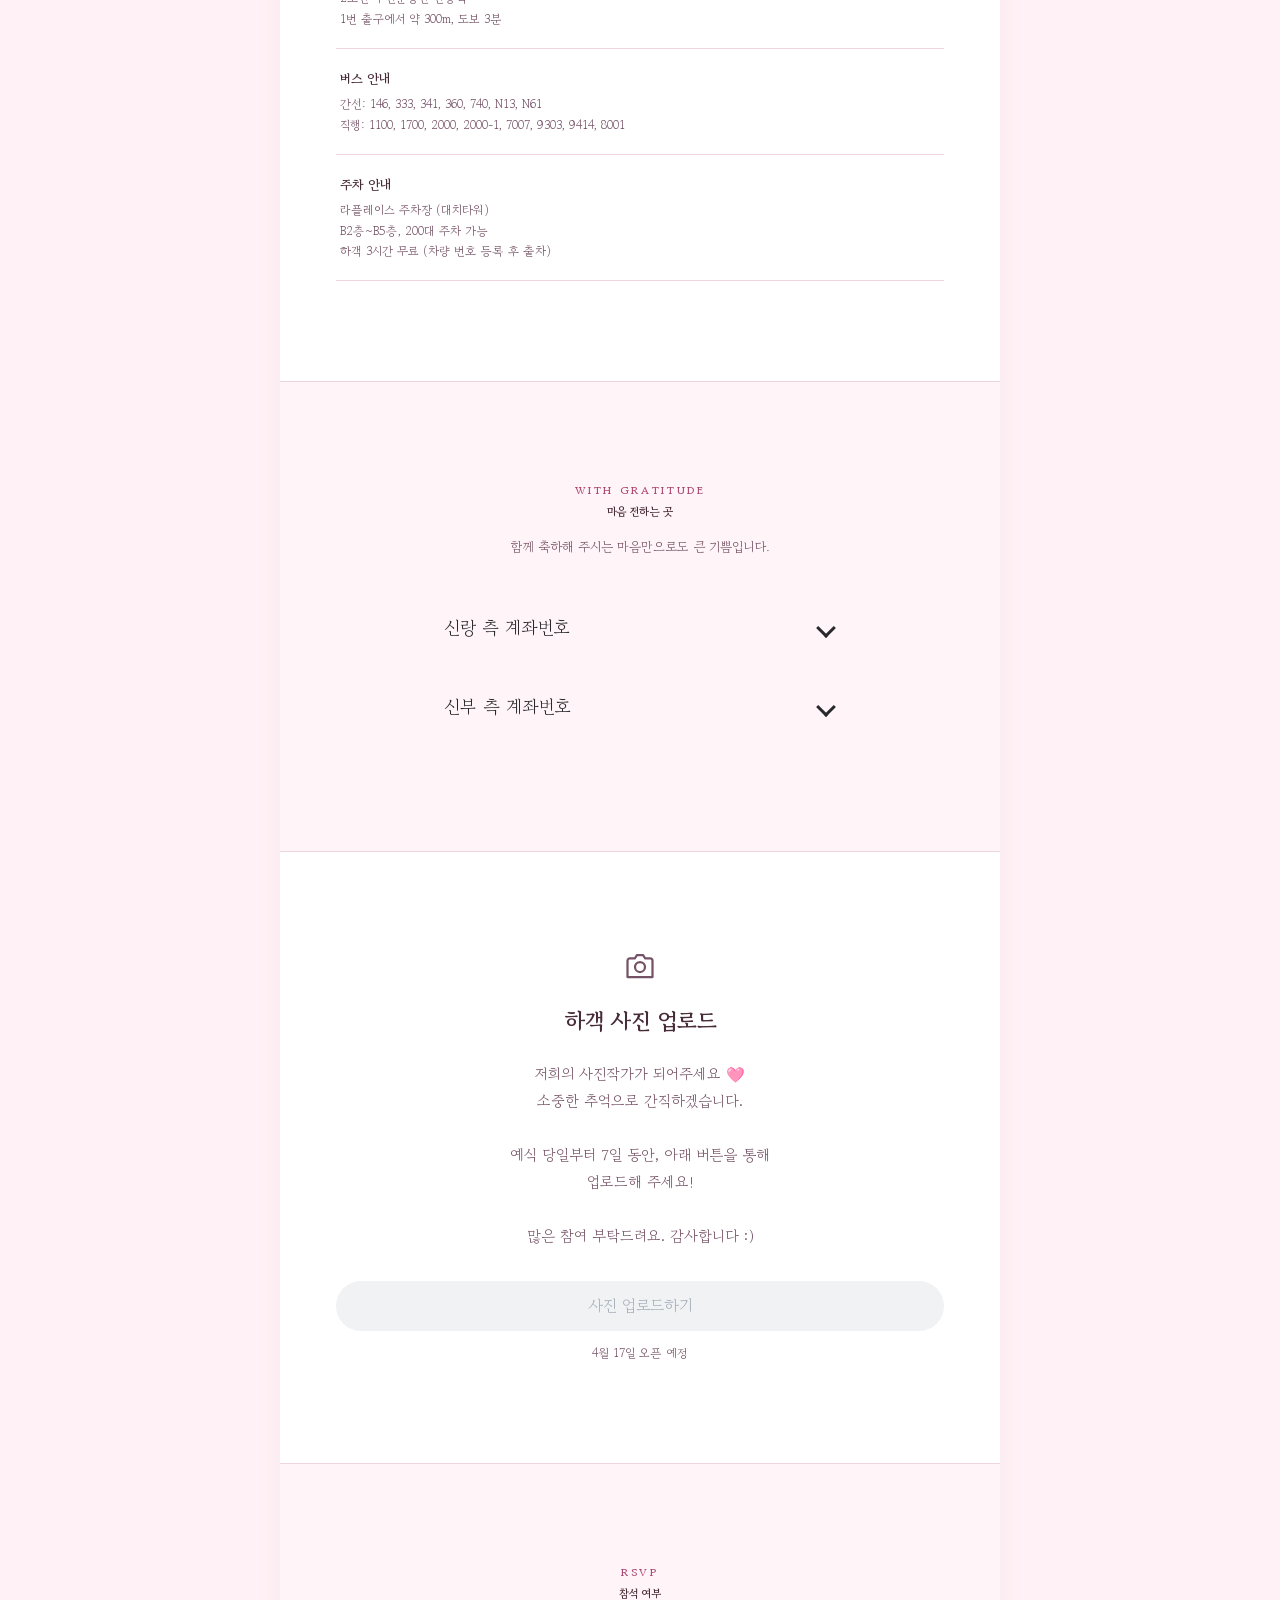
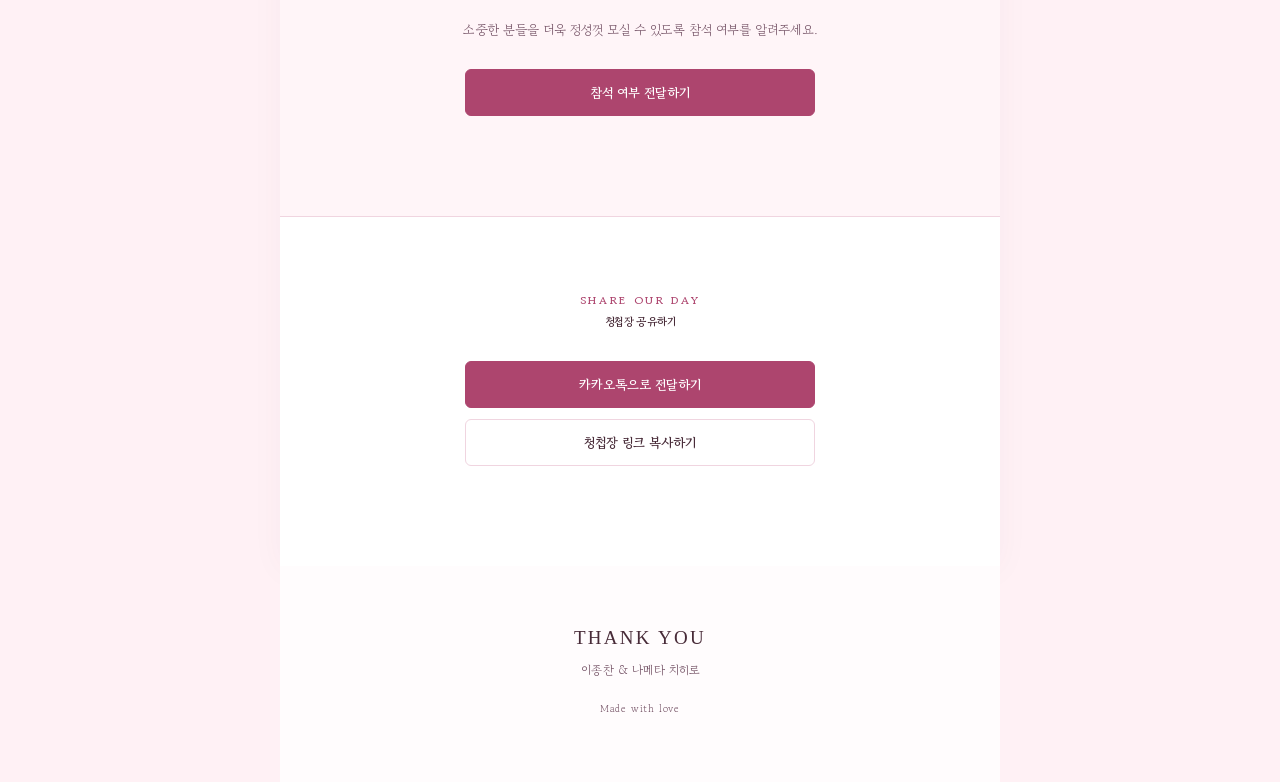
==== commit e12a3a0f: "Keep three Incheon routes and add Gimpo airport express subway route" ====
--- a/wedding-invitation/index.html
+++ b/wedding-invitation/index.html
@@ -16,8 +16,8 @@
     <meta property="og:image" content="https://jong-chan.github.io/wedding-invitation/images/LSH_0001.jpg" />
     <link rel="preload" href="/wedding-invitation/fonts/DancingScript.ttf" as="font" type="font/ttf" crossorigin />
     <link rel="stylesheet" href="/wedding-invitation/styles.css?v=weekday-gallery-order-20261115" />
-    <script src="/wedding-invitation/config.js?v=weekday-gallery-order-20261115" defer></script>
-    <script src="/wedding-invitation/app.js?v=weekday-gallery-order-20261115" defer></script>
+    <script src="/wedding-invitation/config.js?v=incheon-gimpo-20261115" defer></script>
+    <script src="/wedding-invitation/app.js?v=incheon-gimpo-20261115" defer></script>
   </head>
   <body>
     <div class="invitation-intro" aria-hidden="true">
